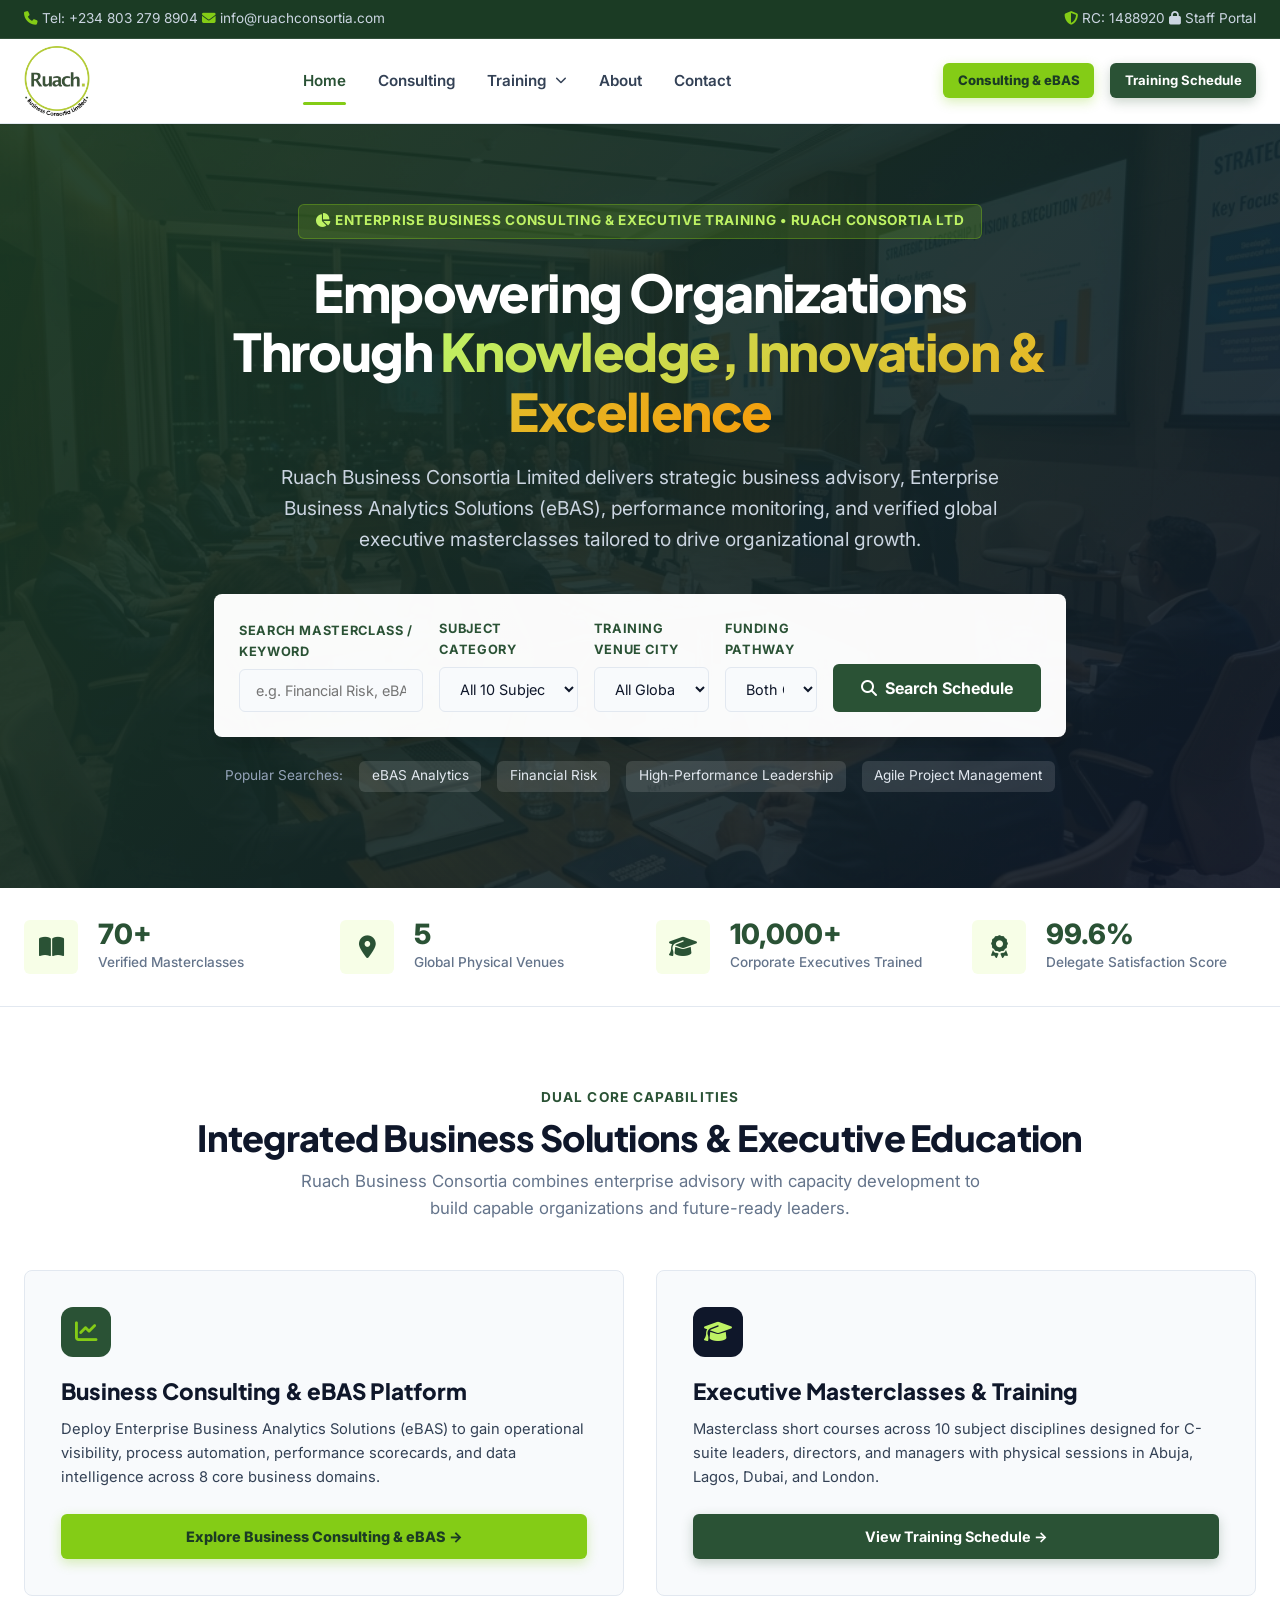
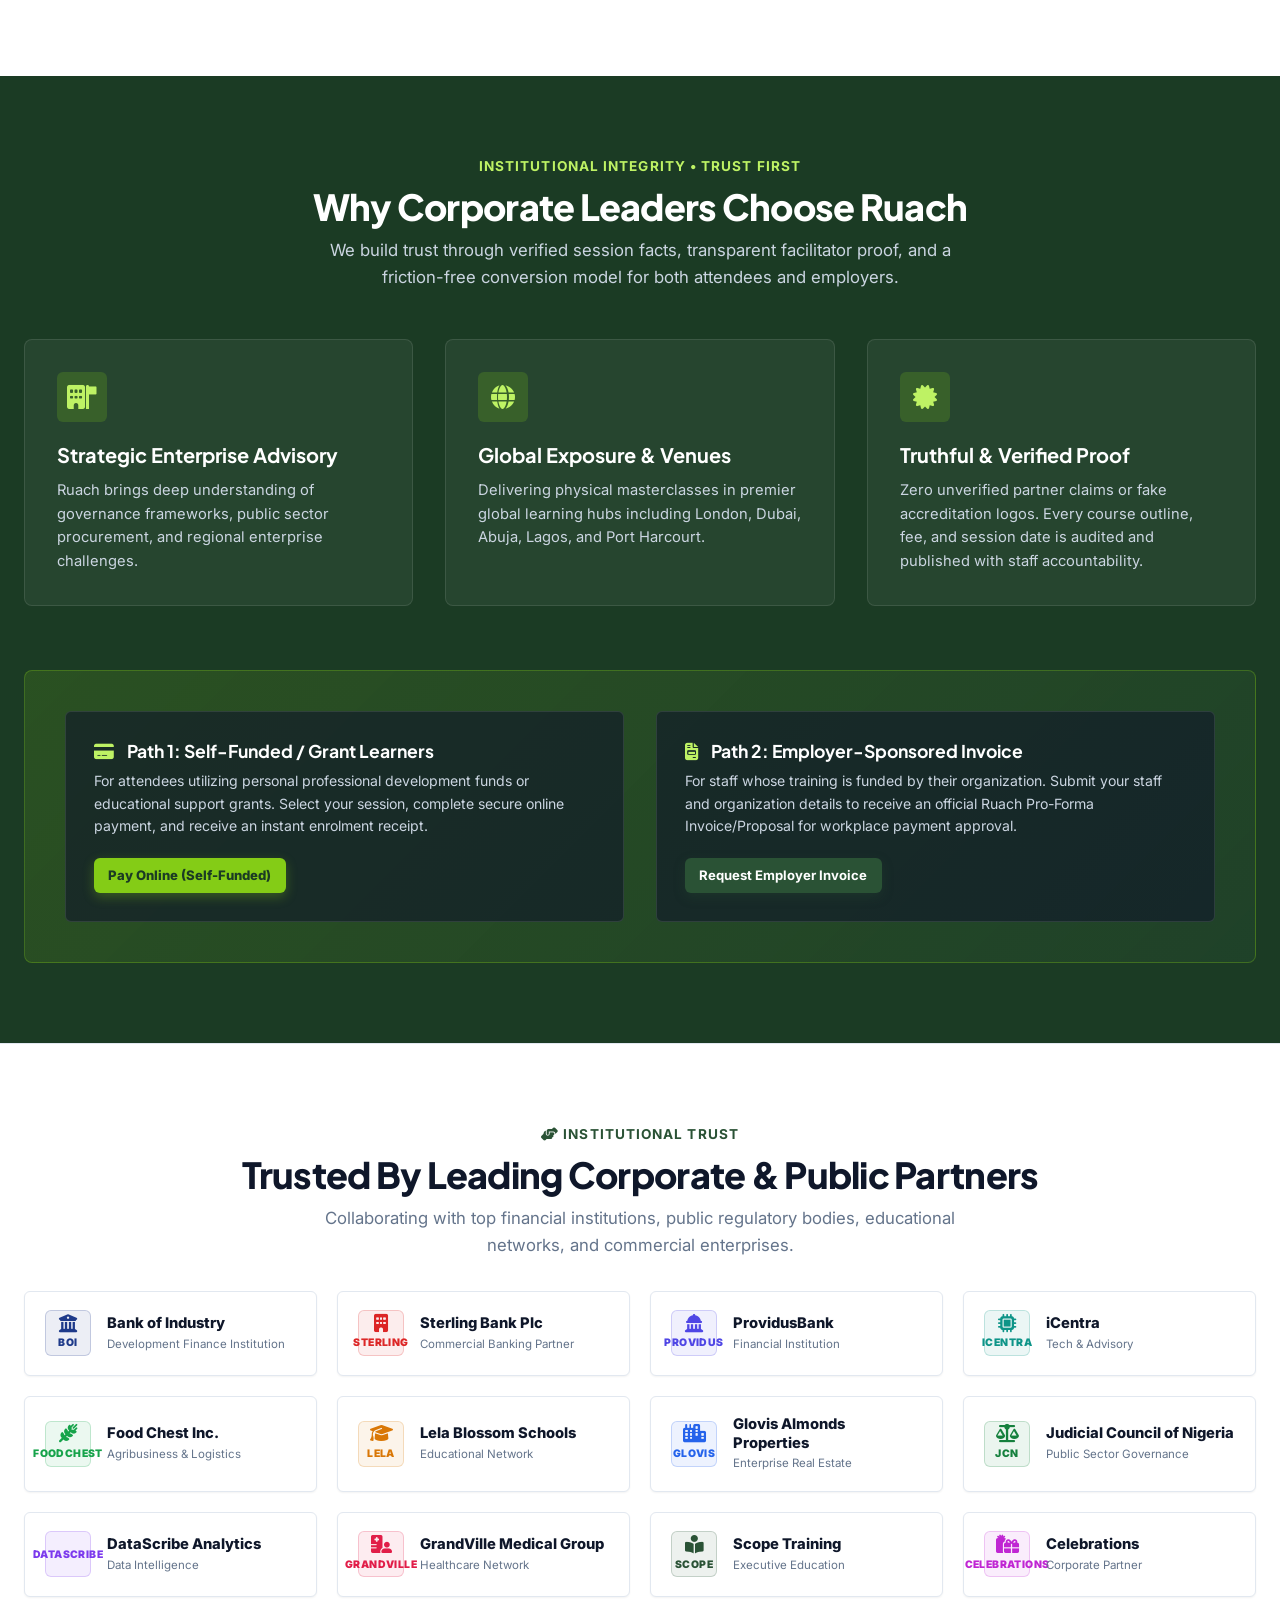
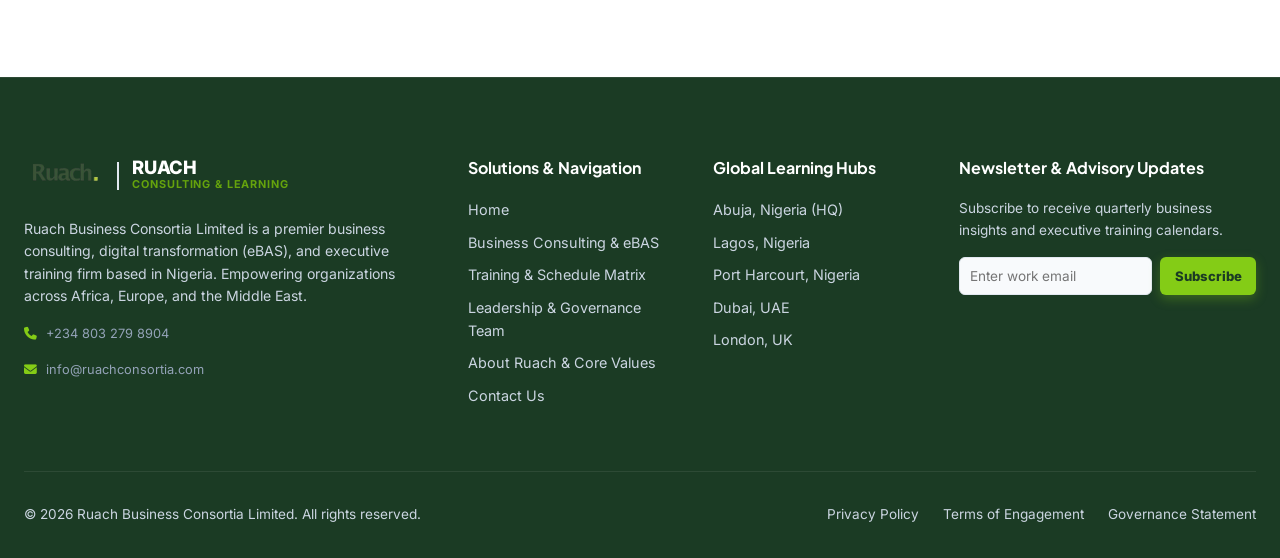
==== index.html @ 3825360d "Remove Explore 10 Training Subject Areas section from homepage as requested" ====
<!DOCTYPE html>
<html lang="en">

<head>
  <meta charset="UTF-8">
  <meta name="viewport" content="width=device-width, initial-scale=1.0">
  <title>Ruach Business Consortia Ltd | Business Consulting, eBAS &amp; Executive Learning</title>
  <meta name="description"
    content="Ruach Business Consortia Limited provides enterprise business consulting, Enterprise Business Analytics Solutions (eBAS), performance monitoring, and verified executive masterclasses across Abuja, Lagos, Dubai, and London.">

  <!-- Google Fonts & Font Awesome Icons -->
  <link rel="preconnect" href="https://fonts.googleapis.com">
  <link rel="preconnect" href="https://fonts.gstatic.com" crossorigin>
  <link
    href="https://fonts.googleapis.com/css2?family=Plus+Jakarta+Sans:ital,wght@0,300;0,400;0,500;0,600;0,700;0,800;1,400;1,600&family=Outfit:wght@400;500;600;700;800;900&display=swap"
    rel="stylesheet">
  <link rel="stylesheet" href="https://cdnjs.cloudflare.com/ajax/libs/font-awesome/6.4.0/css/all.min.css">

  <!-- Main Stylesheet -->
  <link rel="stylesheet" href="css/style.css">
</head>

<body>

  <!-- 1. TOP ANNOUNCEMENT & CONTACT BAR -->
  <div class="top-bar">
    <div class="container top-bar-inner">
      <div class="top-bar-left">
        <span class="top-bar-item"><i class="fa-solid fa-phone" style="color: var(--accent-lime);"></i> Tel: +234 803 279 8904</span>
        <span class="top-bar-item"><i class="fa-solid fa-envelope" style="color: var(--accent-lime);"></i> info@ruachconsortia.com</span>
      </div>
      <div class="top-bar-right">
        <span class="top-bar-item"><i class="fa-solid fa-shield-halved" style="color: var(--accent-lime);"></i> RC: 1488920</span>
        <a href="#admin" class="top-bar-link"><i class="fa-solid fa-lock"></i> Staff Portal</a>
      </div>
    </div>
  </div>

  <!-- 2. MAIN NAVIGATION HEADER -->
  <header class="header">
    <div class="container header-inner">
      <a href="#home" class="brand-logo-wrapper">
        <img src="assets/images/ruach_logo_new.png" alt="Ruach Business Consortia Limited Logo" class="brand-logo-img">
      </a>

      <nav class="nav-menu" id="navMenu">
        <a href="#home" class="nav-link active">Home</a>
        <a href="consulting.html" class="nav-link">Consulting</a>
        <div class="nav-item-dropdown">
          <a href="trainings.html" class="nav-link">Training <i class="fa-solid fa-chevron-down" style="font-size: 0.72rem; margin-left: 0.25rem;"></i></a>
          <div class="mega-menu">
            <div class="mega-menu-grid" id="megaMenuGrid"></div>
          </div>
        </div>
        <a href="about.html" class="nav-link">About</a>
        <a href="#contact" class="nav-link">Contact</a>
      </nav>

      <div class="nav-actions">
        <a href="consulting.html" class="btn btn-lime btn-sm">Consulting &amp; eBAS</a>
        <a href="trainings.html" class="btn btn-primary btn-sm">Training Schedule</a>
        <button class="mobile-nav-toggle" id="mobileNavToggle"><i class="fa-solid fa-bars"></i></button>
      </div>
    </div>
  </header>

  <!-- ==========================================================================
       3. VIEW 1: HOME PAGE
       ========================================================================== -->
  <div id="view-home">

    <!-- Hero Section -->
    <section class="hero-section">
      <div class="container hero-content">
        <div class="hero-pill">
          <span><i class="fa-solid fa-chart-pie"></i> Enterprise Business Consulting &amp; Executive Training &bull; Ruach Consortia Ltd</span>
        </div>
        <h1 class="hero-title">
          Empowering Organizations Through <span>Knowledge, Innovation &amp; Excellence</span>
        </h1>
        <p class="hero-subtitle">
          Ruach Business Consortia Limited delivers strategic business advisory, Enterprise Business Analytics Solutions (eBAS), performance monitoring, and verified global executive masterclasses tailored to drive organizational growth.
        </p>

        <!-- Multi-Criteria Search Card -->
        <div class="search-card">
          <div class="search-grid">
            <div class="form-group">
              <label class="form-label">Search Masterclass / Keyword</label>
              <input type="text" id="heroSearchInput" class="form-control"
                placeholder="e.g. Financial Risk, eBAS, Leadership...">
            </div>
            <div class="form-group">
              <label class="form-label">Subject Category</label>
              <select id="heroSubjectSelect" class="form-control">
                <option value="all">All 10 Subject Areas</option>
                <option value="tech">AI, Digital Transformation &amp; IT</option>
                <option value="finance">Finance, Budgeting &amp; Risk</option>
                <option value="leadership">Leadership &amp; Executive</option>
                <option value="project">Project &amp; Procurement</option>
                <option value="hr">Human Resources &amp; Talent</option>
                <option value="energy">Oil &amp; Gas Economics</option>
                <option value="hse">HSE &amp; Safety Governance</option>
              </select>
            </div>
            <div class="form-group">
              <label class="form-label">Training Venue City</label>
              <select id="heroVenueSelect" class="form-control">
                <option value="all">All Global Venues</option>
                <option value="Abuja">Abuja, Nigeria</option>
                <option value="Lagos">Lagos, Nigeria</option>
                <option value="Port Harcourt">Port Harcourt, Nigeria</option>
                <option value="Dubai">Dubai, UAE</option>
                <option value="London">London, UK</option>
              </select>
            </div>
            <div class="form-group">
              <label class="form-label">Funding Pathway</label>
              <select id="heroFundingSelect" class="form-control">
                <option value="all">Both Options</option>
                <option value="employer">Employer Sponsored (Invoice)</option>
                <option value="grant">Self-Funded / Grant</option>
              </select>
            </div>
            <button class="btn-search" id="heroSearchBtn">
              <i class="fa-solid fa-magnifying-glass"></i>
              Search Schedule
            </button>
          </div>
        </div>

        <div class="hero-quick-links">
          <span>Popular Searches:</span>
          <span class="quick-chip" onclick="window.location.hash='#consulting'">eBAS Analytics</span>
          <span class="quick-chip" onclick="window.location.hash='#training'">Financial Risk</span>
          <span class="quick-chip" onclick="window.location.hash='#training'">High-Performance Leadership</span>
          <span class="quick-chip" onclick="window.location.hash='#training'">Agile Project Management</span>
        </div>
      </div>
    </section>

    <!-- Stats Bar -->
    <div class="stats-bar">
      <div class="container stats-grid">
        <div class="stat-item">
          <div class="stat-icon-wrapper"><i class="fa-solid fa-book-open"></i></div>
          <div>
            <div class="stat-number">70+</div>
            <div class="stat-label">Verified Masterclasses</div>
          </div>
        </div>
        <div class="stat-item">
          <div class="stat-icon-wrapper"><i class="fa-solid fa-location-dot"></i></div>
          <div>
            <div class="stat-number">5</div>
            <div class="stat-label">Global Physical Venues</div>
          </div>
        </div>
        <div class="stat-item">
          <div class="stat-icon-wrapper"><i class="fa-solid fa-graduation-cap"></i></div>
          <div>
            <div class="stat-number">10,000+</div>
            <div class="stat-label">Corporate Executives Trained</div>
          </div>
        </div>
        <div class="stat-item">
          <div class="stat-icon-wrapper"><i class="fa-solid fa-award"></i></div>
          <div>
            <div class="stat-number">99.6%</div>
            <div class="stat-label">Delegate Satisfaction Score</div>
          </div>
        </div>
      </div>
    </div>

    <!-- Core Solutions Highlight Banner -->
    <section class="section" style="background: var(--bg-white);">
      <div class="container">
        <div class="section-header">
          <div class="section-subtitle">Dual Core Capabilities</div>
          <h2 class="section-title">Integrated Business Solutions &amp; Executive Education</h2>
          <p class="section-description">
            Ruach Business Consortia combines enterprise advisory with capacity development to build capable organizations and future-ready leaders.
          </p>
        </div>

        <div style="display: grid; grid-template-columns: 1fr 1fr; gap: 2rem;">
          <!-- Consulting Pillar Card -->
          <div style="background: var(--bg-slate); border: 1px solid var(--border-light); border-radius: var(--radius-lg); padding: 2.25rem; display: flex; flex-direction: column;">
            <div style="width: 50px; height: 50px; border-radius: 12px; background: var(--primary-green); color: var(--accent-lime); display: flex; align-items: center; justify-content: center; font-size: 1.4rem; margin-bottom: 1.25rem;">
              <i class="fa-solid fa-chart-line"></i>
            </div>
            <h3 style="font-size: 1.4rem; font-weight: 800; color: var(--primary-navy); margin-bottom: 0.75rem;">Business Consulting &amp; eBAS Platform</h3>
            <p style="font-size: 0.92rem; color: var(--text-body); line-height: 1.65; margin-bottom: 1.5rem;">
              Deploy Enterprise Business Analytics Solutions (eBAS) to gain operational visibility, process automation, performance scorecards, and data intelligence across 8 core business domains.
            </p>
            <div style="margin-top: auto;">
              <a href="#consulting" class="btn btn-lime" style="width: 100%; text-align: center;">Explore Business Consulting &amp; eBAS &rarr;</a>
            </div>
          </div>

          <!-- Training Pillar Card -->
          <div style="background: var(--bg-slate); border: 1px solid var(--border-light); border-radius: var(--radius-lg); padding: 2.25rem; display: flex; flex-direction: column;">
            <div style="width: 50px; height: 50px; border-radius: 12px; background: var(--primary-navy); color: #BEF264; display: flex; align-items: center; justify-content: center; font-size: 1.4rem; margin-bottom: 1.25rem;">
              <i class="fa-solid fa-graduation-cap"></i>
            </div>
            <h3 style="font-size: 1.4rem; font-weight: 800; color: var(--primary-navy); margin-bottom: 0.75rem;">Executive Masterclasses &amp; Training</h3>
            <p style="font-size: 0.92rem; color: var(--text-body); line-height: 1.65; margin-bottom: 1.5rem;">
              Masterclass short courses across 10 subject disciplines designed for C-suite leaders, directors, and managers with physical sessions in Abuja, Lagos, Dubai, and London.
            </p>
            <div style="margin-top: auto;">
              <a href="#training" class="btn btn-primary" style="width: 100%; text-align: center;">View Training Schedule &rarr;</a>
            </div>
          </div>
        </div>
      </div>
    </section>

    <!-- Why Ruach & Dual Conversion Pathway -->
    <section class="why-section" id="why-us">
      <div class="container">
        <div class="section-header">
          <div class="section-subtitle" style="color: #BEF264;">Institutional Integrity &bull; Trust First</div>
          <h2 class="section-title" style="color: var(--bg-white);">Why Corporate Leaders Choose Ruach</h2>
          <p class="section-description" style="color: #CBD5E1;">
            We build trust through verified session facts, transparent facilitator proof, and a friction-free conversion model for both attendees and employers.
          </p>
        </div>

        <div class="why-grid">
          <div class="why-card">
            <div class="why-icon"><i class="fa-solid fa-building-flag"></i></div>
            <h3 class="why-title">Strategic Enterprise Advisory</h3>
            <p class="why-text">
              Ruach brings deep understanding of governance frameworks, public sector procurement, and regional enterprise challenges.
            </p>
          </div>
          <div class="why-card">
            <div class="why-icon"><i class="fa-solid fa-globe"></i></div>
            <h3 class="why-title">Global Exposure &amp; Venues</h3>
            <p class="why-text">
              Delivering physical masterclasses in premier global learning hubs including London, Dubai, Abuja, Lagos, and Port Harcourt.
            </p>
          </div>
          <div class="why-card">
            <div class="why-icon"><i class="fa-solid fa-certificate"></i></div>
            <h3 class="why-title">Truthful &amp; Verified Proof</h3>
            <p class="why-text">
              Zero unverified partner claims or fake accreditation logos. Every course outline, fee, and session date is audited and published with staff accountability.
            </p>
          </div>
        </div>

        <!-- Dual Pathway Explanation Box -->
        <div class="pathway-banner">
          <div class="pathway-box">
            <h4 class="pathway-title">
              <span><i class="fa-solid fa-credit-card" style="color: #BEF264; margin-right: 0.3rem;"></i></span> Path 1: Self-Funded / Grant Learners
            </h4>
            <p class="pathway-desc">
              For attendees utilizing personal professional development funds or educational support grants. Select your session, complete secure online payment, and receive an instant enrolment receipt.
            </p>
            <a href="#training" class="btn btn-lime btn-sm">Pay Online (Self-Funded)</a>
          </div>
          <div class="pathway-box">
            <h4 class="pathway-title">
              <span><i class="fa-solid fa-file-invoice" style="color: #BEF264; margin-right: 0.3rem;"></i></span> Path 2: Employer-Sponsored Invoice
            </h4>
            <p class="pathway-desc">
              For staff whose training is funded by their organization. Submit your staff and organization details to receive an official Ruach Pro-Forma Invoice/Proposal for workplace payment approval.
            </p>
            <a href="#training" class="btn btn-primary btn-sm">Request Employer Invoice</a>
          </div>
        </div>
      </div>
    </section>

    <!-- STRATEGIC PARTNERS SHOWCASE SECTION (WITH BRANDED LOGO BADGES) -->
    <section class="section partners-section" id="partners" style="background: var(--bg-white); border-top: 1px solid var(--border-light);">
      <div class="container">
        <div class="section-header" style="margin-bottom: 2rem;">
          <div class="section-subtitle"><i class="fa-solid fa-handshake-angle" style="color: var(--primary-green);"></i> Institutional Trust</div>
          <h2 class="section-title">Trusted By Leading Corporate &amp; Public Partners</h2>
          <p class="section-description">
            Collaborating with top financial institutions, public regulatory bodies, educational networks, and commercial enterprises.
          </p>
        </div>

        <div class="partners-grid" id="partnersGrid">
          <!-- Dynamically Rendered with Logos by app.js -->
        </div>
      </div>
    </section>

  </div>

  <!-- ==========================================================================
       4. VIEW 2: BUSINESS CONSULTING & eBAS PAGE
       ========================================================================== -->
  <div id="view-consulting" style="display: none;">
    
    <!-- Consulting Page Hero -->
    <section class="section" style="background: linear-gradient(135deg, var(--primary-green-dark) 0%, var(--primary-navy) 100%); color: var(--bg-white); padding: 4.5rem 0 3.5rem 0;">
      <div class="container">
        <div style="max-width: 850px;">
          <div class="hero-pill" style="margin-bottom: 1rem;">
            <span><i class="fa-solid fa-chart-line"></i> Enterprise Business Consulting &amp; Advisory</span>
          </div>
          <h1 style="font-size: 2.75rem; font-weight: 800; line-height: 1.15; color: var(--bg-white); margin-bottom: 1.25rem;">
            Business Solutions, Performance Monitoring &amp; <span style="color: #BEF264;">Management Intelligence</span>
          </h1>
          <p style="font-size: 1.05rem; color: #CBD5E1; line-height: 1.7; margin-bottom: 2rem;">
            Ruach Business Consortia Ltd works with corporate organizations, public institutions, DFIs, and development agencies to solve complex operational challenges, implement process mining, and deploy Enterprise Business Analytics Solutions (eBAS).
          </p>
          <div style="display: flex; gap: 1rem; flex-wrap: wrap;">
            <button onclick="showConsultingDemoModal('eBAS Platform Demo')" class="btn btn-lime">
              <i class="fa-solid fa-laptop-code" style="margin-right: 0.4rem;"></i> Request eBAS Software Demo
            </button>
            <button onclick="showConsultingDemoModal('Strategic Business Advisory')" class="btn btn-outline-green" style="color: var(--bg-white); border-color: rgba(255,255,255,0.3);">
              <i class="fa-solid fa-handshake" style="margin-right: 0.4rem;"></i> Schedule Advisory Consultation
            </button>
          </div>
        </div>
      </div>
    </section>

    <!-- eBAS & DeBAS Flagship Section -->
    <section class="section" style="background: var(--bg-slate); border-bottom: 1px solid var(--border-light);">
      <div class="container">
        <div class="ebas-flagship-card">
          <div class="ebas-badge"><i class="fa-solid fa-shield-halved" style="margin-right: 0.3rem;"></i> FLAGSHIP ENTERPRISE PLATFORM</div>
          <h2 class="ebas-title">Enterprise Business Analytics Solutions (eBAS / DeBAS)</h2>
          <p class="ebas-tagline">"Enterprise Intelligence. Operational Visibility. Performance That Can Be Managed."</p>
          <p class="ebas-desc">
            Transforming Data, Operations, and Programmes into Actionable Management Intelligence. One Platform. Complete Management Visibility. DeBAS connects fragmented spreadsheets, paper records, emails, and legacy systems into a unified digital management dashboard.
          </p>

          <!-- 5-Step Implementation Flow -->
          <div style="margin: 2rem 0;">
            <h4 style="color: #BEF264; font-size: 1rem; font-weight: 800; margin-bottom: 1rem; text-transform: uppercase; letter-spacing: 0.05em;">
              Ruach 5-Step Consulting &amp; Implementation Methodology
            </h4>
            <div class="ebas-process-flow">
              <div class="process-step">
                <span class="step-num">01</span>
                <span class="step-name">Discover</span>
                <span class="step-sub">Operational audit &amp; process analysis</span>
              </div>
              <div class="process-arrow"><i class="fa-solid fa-chevron-right"></i></div>
              <div class="process-step">
                <span class="step-num">02</span>
                <span class="step-name">Design</span>
                <span class="step-sub">Architecture &amp; KPI scorecard framework</span>
              </div>
              <div class="process-arrow"><i class="fa-solid fa-chevron-right"></i></div>
              <div class="process-step">
                <span class="step-num">03</span>
                <span class="step-name">Build</span>
                <span class="step-sub">Configure analytics &amp; workflow engine</span>
              </div>
              <div class="process-arrow"><i class="fa-solid fa-chevron-right"></i></div>
              <div class="process-step">
                <span class="step-num">04</span>
                <span class="step-name">Deploy</span>
                <span class="step-sub">Data migration, rollout &amp; adoption</span>
              </div>
              <div class="process-arrow"><i class="fa-solid fa-chevron-right"></i></div>
              <div class="process-step">
                <span class="step-num">05</span>
                <span class="step-name">Optimise</span>
                <span class="step-sub">Continuous tracking &amp; refinement</span>
              </div>
            </div>
          </div>
        </div>

        <!-- 8 Operational Domains Grid Container -->
        <div style="margin-top: 4rem;">
          <div class="section-header">
            <div class="section-subtitle">Comprehensive Operational Reach</div>
            <h3 class="section-title">8 Operational Domains Powered by eBAS Intelligence</h3>
            <p class="section-description">
              Select any operational domain below to discover tailored consulting solutions, digital workflow automation, and specialized management scorecards.
            </p>
          </div>

          <div class="ebas-domains-grid" id="ebasDomainsGridConsulting">
            <!-- Dynamically Rendered by app.js -->
          </div>
        </div>
      </div>
    </section>

    <!-- Performance Monitoring & Management Intelligence Showcase -->
    <section class="section" style="background: var(--bg-white);">
      <div class="container">
        <div style="display: grid; grid-template-columns: 1fr 1fr; gap: 3rem; align-items: center;">
          <div>
            <div class="section-subtitle"><i class="fa-solid fa-sliders" style="color: var(--primary-green);"></i> Real-Time Visibility</div>
            <h2 class="section-title">Performance Monitoring &amp; Management Intelligence</h2>
            <p style="font-size: 0.95rem; color: var(--text-body); line-height: 1.7; margin-bottom: 1.25rem;">
              Modern organizations cannot manage what they cannot measure. Ruach equips leadership teams with real-time performance indicators, automated exception management, and executive intelligence portals.
            </p>
            <ul style="display: flex; flex-direction: column; gap: 0.75rem; font-size: 0.9rem; color: var(--primary-navy); font-weight: 700; margin-bottom: 2rem;">
              <li><i class="fa-solid fa-circle-check" style="color: var(--primary-green); margin-right: 0.5rem;"></i> Executive Boardroom Scorecards &amp; Variance Analytics</li>
              <li><i class="fa-solid fa-circle-check" style="color: var(--primary-green); margin-right: 0.5rem;"></i> Automated Bottleneck &amp; Escalation Triggers</li>
              <li><i class="fa-solid fa-circle-check" style="color: var(--primary-green); margin-right: 0.5rem;"></i> Project Monitoring, Evaluation &amp; Learning (MEL) Dashboards</li>
              <li><i class="fa-solid fa-circle-check" style="color: var(--primary-green); margin-right: 0.5rem;"></i> Paperless Digital Approvals &amp; Audit Trail History</li>
            </ul>
            <button onclick="showConsultingDemoModal('Performance & MEL Systems')" class="btn btn-primary">
              Request Performance Monitoring Demo &rarr;
            </button>
          </div>
          <div style="background: var(--bg-slate); border: 1px solid var(--border-light); border-radius: var(--radius-lg); padding: 2rem; box-shadow: var(--shadow-lg);">
            <div style="font-size: 0.8rem; font-weight: 800; color: var(--primary-green); text-transform: uppercase; margin-bottom: 1rem;">
              Sample eBAS Management Scorecard
            </div>
            <div style="display: flex; flex-direction: column; gap: 1rem;">
              <div style="background: var(--bg-white); padding: 1rem; border-radius: 8px; border-left: 4px solid #16A34A; display: flex; justify-content: space-between; align-items: center;">
                <div>
                  <div style="font-size: 0.8rem; color: var(--text-muted);">Budget Expenditure Index</div>
                  <strong style="font-size: 1.1rem; color: var(--primary-navy);">₦1.42B / ₦1.50B (94.6%)</strong>
                </div>
                <span class="badge-ribbon badge-success">ON TARGET</span>
              </div>
              <div style="background: var(--bg-white); padding: 1rem; border-radius: 8px; border-left: 4px solid #D97706; display: flex; justify-content: space-between; align-items: center;">
                <div>
                  <div style="font-size: 0.8rem; color: var(--text-muted);">Project Deliverables Completed</div>
                  <strong style="font-size: 1.1rem; color: var(--primary-navy);">18 of 22 Milestones (81.8%)</strong>
                </div>
                <span class="badge-ribbon badge-warning">ATTENTION</span>
              </div>
              <div style="background: var(--bg-white); padding: 1rem; border-radius: 8px; border-left: 4px solid #2563EB; display: flex; justify-content: space-between; align-items: center;">
                <div>
                  <div style="font-size: 0.8rem; color: var(--text-muted);">Digital Workflow Approvals</div>
                  <strong style="font-size: 1.1rem; color: var(--primary-navy);">142 Requests Cleared Today</strong>
                </div>
                <span class="badge-ribbon badge-info">OPTIMAL</span>
              </div>
            </div>
          </div>
        </div>
      </div>
    </section>

  </div>

  <!-- ==========================================================================
       5. VIEW 3: TRAINING & MASTERCLASSES PAGE
       (Arranged in exact requested order: Subject Area -> Target Sector -> Schedule)
       ========================================================================== -->
  <div id="view-training" style="display: none;">

    <!-- Training Page Header -->
    <section class="section" style="background: linear-gradient(135deg, var(--primary-navy) 0%, var(--primary-green-dark) 100%); color: var(--bg-white); padding: 4rem 0 3rem 0;">
      <div class="container">
        <div style="max-width: 800px;">
          <div class="hero-pill" style="margin-bottom: 1rem;">
            <span><i class="fa-solid fa-graduation-cap"></i> Ruach Executive Education Matrix</span>
          </div>
          <h1 style="font-size: 2.5rem; font-weight: 800; color: var(--bg-white); margin-bottom: 1rem;">
            Executive Training &amp; <span style="color: #BEF264;">Masterclasses Matrix</span>
          </h1>
          <p style="font-size: 1rem; color: #CBD5E1; line-height: 1.6;">
            Explore our 10 core subject disciplines, sector delegate profiles, and confirmed physical session schedule across Abuja, Lagos, Port Harcourt, Dubai, and London.
          </p>
        </div>
      </div>
    </section>

    <!-- ORDER 1: SUBJECT AREAS -->
    <section class="section" id="programmes" style="background: var(--bg-white);">
      <div class="container">
        <div class="section-header">
          <div class="section-subtitle"><i class="fa-solid fa-layer-group" style="color: var(--primary-green);"></i> Order 1 of 3</div>
          <h2 class="section-title">10 Executive Training Subject Areas</h2>
          <p class="section-description">
            Filter our catalog by key corporate disciplines. Select any category to view specialized 5-day masterclass outlines.
          </p>
        </div>

        <!-- 10 Subject Categories Grid -->
        <div class="categories-grid-container" id="categoriesGrid">
          <!-- Dynamically Rendered by app.js -->
        </div>

        <!-- Featured Masterclasses Showcase -->
        <div style="margin-top: 3.5rem;">
          <h3 style="font-size: 1.3rem; font-weight: 800; color: var(--primary-navy); margin-bottom: 1.5rem;">
            Featured Executive Masterclass Short Courses
          </h3>
          <div class="courses-grid" id="featuredCoursesGrid">
            <!-- Dynamically Rendered by app.js -->
          </div>
        </div>
      </div>
    </section>

    <!-- ORDER 2: TARGET SECTORS -->
    <section class="section" id="target-markets" style="background: var(--bg-slate); border-top: 1px solid var(--border-light); border-bottom: 1px solid var(--border-light);">
      <div class="container">
        <div class="section-header">
          <div class="section-subtitle"><i class="fa-solid fa-industry" style="color: var(--primary-green);"></i> Order 2 of 3</div>
          <h2 class="section-title">Target Industry Sectors &amp; Delegate Profiles</h2>
          <p class="section-description">
            Ruach masterclasses are designed for senior executives, directors, department heads, and managers across high-impact growth sectors.
          </p>
        </div>

        <div class="target-markets-grid" id="targetMarketsGrid">
          <!-- Dynamically Rendered by app.js -->
        </div>
      </div>
    </section>

    <!-- ORDER 3: TRAINING SCHEDULE MATRIX -->
    <section class="section" id="schedule" style="background: var(--bg-white);">
      <div class="container">
        <div class="section-header">
          <div class="section-subtitle"><i class="fa-solid fa-calendar-days" style="color: var(--primary-green);"></i> Order 3 of 3</div>
          <h2 class="section-title">2026 Interactive Training Schedule Matrix</h2>
          <p class="section-description">Filter upcoming physical sessions by subject category, global venue city, or month.</p>
        </div>

        <div class="schedule-layout">
          <!-- Side Filters Sidebar -->
          <div class="filter-sidebar">
            <div class="sidebar-title">
              <span>Filter Schedule</span>
              <button class="btn-reset" onclick="resetFilters()">Reset All</button>
            </div>

            <div class="filter-group">
              <label class="filter-label">Subject Category</label>
              <div class="checkbox-list">
                <label class="checkbox-item"><input type="radio" name="catFilter" checked
                    onclick="filterByCategory('all')"> All Categories</label>
                <label class="checkbox-item"><input type="radio" name="catFilter" onclick="filterByCategory('tech')"> AI
                  &amp; Digital Tech</label>
                <label class="checkbox-item"><input type="radio" name="catFilter" onclick="filterByCategory('finance')">
                  Finance &amp; Risk</label>
                <label class="checkbox-item"><input type="radio" name="catFilter"
                    onclick="filterByCategory('leadership')"> Leadership &amp; Exec</label>
                <label class="checkbox-item"><input type="radio" name="catFilter" onclick="filterByCategory('project')">
                  Project &amp; Procurement</label>
                <label class="checkbox-item"><input type="radio" name="catFilter" onclick="filterByCategory('hr')">
                  Human Resources</label>
                <label class="checkbox-item"><input type="radio" name="catFilter" onclick="filterByCategory('energy')">
                  Oil &amp; Gas Economics</label>
              </div>
            </div>

            <div class="filter-group">
              <label class="filter-label">Venue City</label>
              <select class="form-control"
                onchange="APP_STATE.currentVenueFilter = this.value; renderScheduleCourses();">
                <option value="all">All Cities</option>
                <option value="Abuja">Abuja, Nigeria</option>
                <option value="Lagos">Lagos, Nigeria</option>
                <option value="Port Harcourt">Port Harcourt, Nigeria</option>
                <option value="Dubai">Dubai, UAE</option>
                <option value="London">London, UK</option>
              </select>
            </div>
          </div>

          <!-- Main Schedule List -->
          <div id="scheduleCoursesList">
            <!-- Rendered by app.js -->
          </div>
        </div>
      </div>
    </section>

  </div>

  <!-- ==========================================================================
       6. VIEW 4: LEADERSHIP & TEAM PAGE (DEDICATED PAGE)
       ========================================================================== -->
  <div id="view-leadership" style="display: none;">
    
    <!-- Leadership Hero -->
    <section class="section" style="background: linear-gradient(135deg, var(--primary-green-dark) 0%, var(--primary-navy) 100%); color: var(--bg-white); padding: 4rem 0 3rem 0;">
      <div class="container">
        <div style="max-width: 800px;">
          <div class="hero-pill" style="margin-bottom: 1rem;">
            <span><i class="fa-solid fa-user-tie"></i> Governance &amp; Executive Leadership</span>
          </div>
          <h1 style="font-size: 2.5rem; font-weight: 800; color: var(--bg-white); margin-bottom: 1rem;">
            Ruach Board of Advisors &amp; <span style="color: #BEF264;">Executive Management</span>
          </h1>
          <p style="font-size: 1rem; color: #CBD5E1; line-height: 1.6;">
            Guided by seasoned industry leaders, former financial services CEOs, governance experts, and public policy strategists committed to institutional excellence and global standards.
          </p>
        </div>
      </div>
    </section>

    <!-- Leadership Members Grid & Filter -->
    <section class="section team-section" style="background: var(--bg-white);">
      <div class="container">
        <div class="section-header" style="margin-bottom: 2rem;">
          <!-- Filter Tabs -->
          <div class="team-tabs" style="margin-top: 0;">
            <button class="team-tab-btn active" onclick="filterTeamCategory('all', this)">All Leadership (10)</button>
            <button class="team-tab-btn" onclick="filterTeamCategory('management', this)">Executive Management</button>
            <button class="team-tab-btn" onclick="filterTeamCategory('board', this)">Board of Advisors</button>
          </div>
        </div>

        <!-- Carousel / Grid Container -->
        <div class="team-carousel-container" id="teamCarouselContainer">
          <button class="team-carousel-nav team-nav-prev" id="teamNavPrev" onclick="prevTeamSlide()"
            aria-label="Previous Team Member">
            <i class="fa-solid fa-chevron-left"></i>
          </button>

          <div class="team-carousel-viewport" id="teamCarouselViewport">
            <div class="team-carousel-track" id="teamCarouselTrack">
              <!-- Dynamically Rendered by app.js -->
            </div>
          </div>

          <button class="team-carousel-nav team-nav-next" id="teamNavNext" onclick="nextTeamSlide()"
            aria-label="Next Team Member">
            <i class="fa-solid fa-chevron-right"></i>
          </button>
        </div>

        <!-- Pagination Dots -->
        <div class="team-dots-wrapper" id="teamDotsWrapper">
          <!-- Dynamically Rendered by app.js -->
        </div>
      </div>
    </section>

  </div>

  <!-- ==========================================================================
       7. VIEW 5: ABOUT RUACH PAGE
       ========================================================================== -->
  <div id="view-about" style="display: none;">
    
    <!-- About Hero -->
    <section class="section" style="background: linear-gradient(135deg, var(--primary-navy) 0%, var(--primary-green-dark) 100%); color: var(--bg-white); padding: 4rem 0 3rem 0;">
      <div class="container">
        <div style="max-width: 800px;">
          <div class="hero-pill" style="margin-bottom: 1rem;">
            <span><i class="fa-solid fa-compass"></i> Corporate Overview &amp; Foundation</span>
          </div>
          <h1 style="font-size: 2.5rem; font-weight: 800; color: var(--bg-white); margin-bottom: 1rem;">
            About Ruach <span style="color: #BEF264;">Business Consortia Limited</span>
          </h1>
          <p style="font-size: 1rem; color: #CBD5E1; line-height: 1.6;">
            Empowering Organizations Through Knowledge, Innovation &amp; Excellence. Building capable enterprises, future-ready leaders, and sustainable business growth across Africa and globally.
          </p>
        </div>
      </div>
    </section>

    <!-- Vision, Mission & Core Values -->
    <section class="section about-section" style="background: var(--bg-slate);">
      <div class="container">
        <div class="section-header">
          <div class="section-subtitle"><i class="fa-solid fa-eye" style="color: var(--primary-green);"></i> Strategic Vision</div>
          <h2 class="section-title">Vision, Mission &amp; Core Pillars</h2>
          <p class="section-description">
            Driven by excellence, integrity, and innovation, we deliver high-impact advisory, capacity building, and digital management tools.
          </p>
        </div>

        <!-- Vision & Mission Banner -->
        <div class="vm-banner-grid">
          <div class="vm-card vision-card">
            <div class="vm-badge"><i class="fa-solid fa-eye"></i> OUR VISION</div>
            <h3 class="vm-title">Empowering Global Excellence</h3>
            <p class="vm-text">
              To be a leading business consulting and professional training firm, recognized for empowering organizations and individuals with innovative solutions, transformative learning, and strategic insights that drive sustainable growth and excellence.
            </p>
          </div>

          <div class="vm-card mission-card">
            <div class="vm-badge"><i class="fa-solid fa-rocket"></i> OUR MISSION</div>
            <h3 class="vm-title">High-Impact Solutions</h3>
            <p class="vm-text">
              To deliver high-impact consulting, training, and capacity development solutions that enhance organizational performance, develop exceptional leaders, strengthen operational efficiency, and equip businesses with the knowledge and strategies needed to thrive.
            </p>
          </div>
        </div>

        <!-- 5 Core Values -->
        <div style="margin-top: 3.5rem;">
          <h3 style="font-size: 1.3rem; font-weight: 800; color: var(--primary-navy); margin-bottom: 1.5rem; text-align: center;">
            Our 5 Core Pillars &amp; Organizational Values
          </h3>
          <div class="core-values-grid" id="coreValuesGrid">
            <!-- Dynamically Rendered by app.js -->
          </div>
        </div>
      </div>
    </section>

  </div>

  <!-- ==========================================================================
       8. VIEW 6: CONTACT US PAGE
       ========================================================================== -->
  <div id="view-contact" style="display: none;">
    
    <!-- Contact Hero -->
    <section class="section" style="background: linear-gradient(135deg, var(--primary-green-dark) 0%, var(--primary-navy) 100%); color: var(--bg-white); padding: 4rem 0 3rem 0;">
      <div class="container">
        <div style="max-width: 800px;">
          <div class="hero-pill" style="margin-bottom: 1rem;">
            <span><i class="fa-solid fa-headset"></i> Get In Touch</span>
          </div>
          <h1 style="font-size: 2.5rem; font-weight: 800; color: var(--bg-white); margin-bottom: 1rem;">
            Contact Ruach <span style="color: #BEF264;">Business Consortia</span>
          </h1>
          <p style="font-size: 1rem; color: #CBD5E1; line-height: 1.6;">
            Have questions about business consulting, eBAS platform demo, or upcoming 2026 executive training sessions? Connect with our corporate advisory team.
          </p>
        </div>
      </div>
    </section>

    <!-- Contact Grid & Form -->
    <section class="section" style="background: var(--bg-white);">
      <div class="container">
        <div style="display: grid; grid-template-columns: 1fr 1fr; gap: 3rem;">
          
          <!-- Left: Contact Details Cards -->
          <div>
            <h3 style="font-size: 1.35rem; font-weight: 800; color: var(--primary-navy); margin-bottom: 1.5rem;">
              Direct Channels &amp; Contact
            </h3>
            
            <div style="display: flex; flex-direction: column; gap: 1.25rem;">
              <!-- Telephones Card -->
              <div style="background: var(--bg-slate); border: 1px solid var(--border-light); border-radius: var(--radius-md); padding: 1.25rem; display: flex; gap: 1rem; align-items: flex-start;">
                <div style="width: 44px; height: 44px; border-radius: 8px; background: var(--primary-green); color: var(--accent-lime); display: flex; align-items: center; justify-content: center; font-size: 1.2rem; shrink: 0;">
                  <i class="fa-solid fa-phone"></i>
                </div>
                <div>
                  <strong style="color: var(--primary-navy); font-size: 1rem;">Telephone &amp; WhatsApp</strong>
                  <p style="font-size: 0.88rem; color: var(--text-body); margin-top: 0.2rem;">
                    +234 803 279 8904
                  </p>
                </div>
              </div>

              <!-- Email Addresses Card -->
              <div style="background: var(--bg-slate); border: 1px solid var(--border-light); border-radius: var(--radius-md); padding: 1.25rem; display: flex; gap: 1rem; align-items: flex-start;">
                <div style="width: 44px; height: 44px; border-radius: 8px; background: var(--primary-green); color: var(--accent-lime); display: flex; align-items: center; justify-content: center; font-size: 1.2rem; shrink: 0;">
                  <i class="fa-solid fa-envelope"></i>
                </div>
                <div>
                  <strong style="color: var(--primary-navy); font-size: 1rem;">Official Email Address</strong>
                  <p style="font-size: 0.88rem; color: var(--text-body); margin-top: 0.2rem;">
                    info@ruachconsortia.com
                  </p>
                </div>
              </div>

              <!-- Official Portals -->
              <div style="background: var(--bg-slate); border: 1px solid var(--border-light); border-radius: var(--radius-md); padding: 1.25rem; display: flex; gap: 1rem; align-items: flex-start;">
                <div style="width: 44px; height: 44px; border-radius: 8px; background: var(--primary-green); color: var(--accent-lime); display: flex; align-items: center; justify-content: center; font-size: 1.2rem; shrink: 0;">
                  <i class="fa-solid fa-globe"></i>
                </div>
                <div>
                  <strong style="color: var(--primary-navy); font-size: 1rem;">Official Web Portal</strong>
                  <p style="font-size: 0.88rem; color: var(--text-body); margin-top: 0.2rem;">
                    www.ruachconsortia.com
                  </p>
                </div>
              </div>
            </div>
          </div>

          <!-- Right: Interactive Inquiry Form -->
          <div style="background: var(--bg-slate); border: 1px solid var(--border-light); border-radius: var(--radius-lg); padding: 2rem; box-shadow: var(--shadow-md);">
            <h3 style="font-size: 1.25rem; font-weight: 800; color: var(--primary-navy); margin-bottom: 1.25rem;">
              Send an Advisory Inquiry
            </h3>
            
            <form onsubmit="event.preventDefault(); showToast('Inquiry Dispatched! Our team will contact you within 24 hours.'); this.reset();">
              <div class="form-group" style="margin-bottom: 1rem;">
                <label class="form-label">Full Name *</label>
                <input type="text" class="form-control" placeholder="Dr. Jane Doe" required>
              </div>

              <div style="display: grid; grid-template-columns: 1fr 1fr; gap: 1rem; margin-bottom: 1rem;">
                <div class="form-group">
                  <label class="form-label">Work Email *</label>
                  <input type="email" class="form-control" placeholder="jane@company.com" required>
                </div>
                <div class="form-group">
                  <label class="form-label">Phone Number *</label>
                  <input type="tel" class="form-control" placeholder="+234 803 279 8904" required>
                </div>
              </div>

              <div class="form-group" style="margin-bottom: 1rem;">
                <label class="form-label">Inquiry Area</label>
                <select class="form-control" required>
                  <option value="eBAS Demo">Enterprise Business Analytics Solutions (eBAS Demo)</option>
                  <option value="Business Consulting">Strategic Business Advisory &amp; Consulting</option>
                  <option value="Executive Training">2026 Executive Masterclasses &amp; In-House Training</option>
                  <option value="Employer Invoice">Employer Sponsorship / Invoice Inquiry</option>
                  <option value="General">General Inquiry</option>
                </select>
              </div>

              <div class="form-group" style="margin-bottom: 1.5rem;">
                <label class="form-label">Message Details</label>
                <textarea class="form-control" rows="4" placeholder="How can Ruach support your organization's performance, training, or analytics goals?" required></textarea>
              </div>

              <button type="submit" class="btn btn-lime" style="width: 100%;">
                <i class="fa-solid fa-paper-plane" style="margin-right: 0.3rem;"></i> Send Message
              </button>
            </form>
          </div>

        </div>
      </div>
    </section>

  </div>

  <!-- ==========================================================================
       9. VIEW 7: STAFF ADMIN DASHBOARD
       ========================================================================== -->
  <div id="view-admin" class="admin-section" style="display: none;">
    <div class="container">
      <div class="admin-header">
        <div>
          <h2 style="font-size: 1.75rem; color: var(--bg-white);">Ruach Operations Staff Portal</h2>
          <p style="color: #94A3B8; font-size: 0.9rem;">Review employer invoice requests, track self-funded enrolments, and audit active sessions.</p>
        </div>
        <a href="#home" class="btn btn-outline-green"
          style="color: var(--bg-white); border-color: rgba(255,255,255,0.2);">Return to Public Site</a>
      </div>

      <div id="adminDashboardContent">
        <!-- Rendered by app.js -->
      </div>
    </div>
  </div>

  <!-- ==========================================================================
       10. MODALS CONTAINER
       ========================================================================== -->

  <!-- Course Details Modal -->
  <div class="modal-overlay" id="modalCourseDetails">
    <div class="modal-container">
      <div class="modal-header">
        <h3 class="modal-title">Masterclass Details &amp; Curriculum</h3>
        <span class="modal-close" onclick="closeAllModals()">&times;</span>
      </div>
      <div class="modal-body" id="courseModalBody">
        <!-- Rendered dynamically -->
      </div>
    </div>
  </div>

  <!-- Employer Invoice Intake Modal -->
  <div class="modal-overlay" id="modalEmployerInvoice">
    <div class="modal-container">
      <div class="modal-header">
        <h3 class="modal-title">Request Employer Pro-Forma Invoice</h3>
        <span class="modal-close" onclick="closeAllModals()">&times;</span>
      </div>
      <div class="modal-body" id="invoiceModalBody">
        <!-- Rendered dynamically -->
      </div>
    </div>
  </div>

  <!-- Invoice Preview & Print Modal -->
  <div class="modal-overlay" id="modalInvoicePreview">
    <div class="modal-container" style="max-width: 900px;">
      <div class="modal-header">
        <h3 class="modal-title">Official Pro-Forma Invoice Document</h3>
        <span class="modal-close" onclick="closeAllModals()">&times;</span>
      </div>
      <div class="modal-body" id="invoicePreviewBody">
        <!-- Rendered dynamically -->
      </div>
    </div>
  </div>

  <!-- Self-Funded Payment Modal -->
  <div class="modal-overlay" id="modalSelfFunded">
    <div class="modal-container" style="max-width: 550px;">
      <div class="modal-header">
        <h3 class="modal-title">Self-Funded / Grant Enrolment</h3>
        <span class="modal-close" onclick="closeAllModals()">&times;</span>
      </div>
      <div class="modal-body" id="selfFundedModalBody">
        <!-- Rendered dynamically -->
      </div>
    </div>
  </div>

  <!-- Team Member Profile Modal -->
  <div class="modal-overlay" id="modalTeamProfile">
    <div class="modal-container" style="max-width: 780px;">
      <div class="modal-header">
        <h3 class="modal-title" id="teamModalTitle">Executive &amp; Board Profile</h3>
        <span class="modal-close" onclick="closeAllModals()">&times;</span>
      </div>
      <div class="modal-body" id="teamModalBody">
        <!-- Rendered dynamically by app.js -->
      </div>
    </div>
  </div>

  <!-- Business Consulting & eBAS Demo Intake Modal -->
  <div class="modal-overlay" id="modalConsultingDemo">
    <div class="modal-container" style="max-width: 650px;">
      <div class="modal-header">
        <h3 class="modal-title" id="consultingModalTitle">Request Business Consulting / eBAS Demo</h3>
        <span class="modal-close" onclick="closeAllModals()">&times;</span>
      </div>
      <div class="modal-body" id="consultingModalBody">
        <form id="consultingDemoForm" onsubmit="handleConsultingDemoSubmit(event)">
          <div class="form-group" style="margin-bottom: 1rem;">
            <label class="form-label">Solution / Service Required</label>
            <select id="consultingServiceSelect" class="form-control" required>
              <option value="eBAS Platform Demo">Enterprise Business Analytics Solutions (eBAS Demo)</option>
              <option value="Strategic Business Advisory">Strategic Business Advisory &amp; Planning</option>
              <option value="Process Mining & Workflow Automation">Process Mining &amp; Digital Workflow Automation</option>
              <option value="Performance & MEL Systems">Monitoring, Evaluation &amp; Learning (MEL) Dashboards</option>
              <option value="Custom Corporate Consulting">Custom Corporate Capacity Building &amp; Advisory</option>
            </select>
          </div>
          <div style="display: grid; grid-template-columns: 1fr 1fr; gap: 1rem; margin-bottom: 1rem;">
            <div class="form-group">
              <label class="form-label">Full Name</label>
              <input type="text" id="consultingName" class="form-control" placeholder="e.g. Dr. Jane Doe" required>
            </div>
            <div class="form-group">
              <label class="form-label">Official Work Email</label>
              <input type="email" id="consultingEmail" class="form-control" placeholder="jane.doe@company.com" required>
            </div>
          </div>
          <div style="display: grid; grid-template-columns: 1fr 1fr; gap: 1rem; margin-bottom: 1rem;">
            <div class="form-group">
              <label class="form-label">Organization / Company Name</label>
              <input type="text" id="consultingOrg" class="form-control" placeholder="e.g. Federal Ministry / Bank Plc" required>
            </div>
            <div class="form-group">
              <label class="form-label">Phone Number</label>
              <input type="tel" id="consultingPhone" class="form-control" placeholder="+234 803 279 8904" required>
            </div>
          </div>
          <div class="form-group" style="margin-bottom: 1.25rem;">
            <label class="form-label">Brief Description of Operational Needs / Goals</label>
            <textarea id="consultingNotes" class="form-control" rows="3" placeholder="Tell us about your organization's digital transformation, data analytics, or performance management goals..."></textarea>
          </div>
          <div style="display: flex; justify-content: flex-end; gap: 0.75rem;">
            <button type="button" onclick="closeAllModals()" class="btn btn-outline-green btn-sm">Cancel</button>
            <button type="submit" class="btn btn-lime btn-sm">
              <i class="fa-solid fa-paper-plane" style="margin-right: 0.3rem;"></i> Submit Request
            </button>
          </div>
        </form>
      </div>
    </div>
  </div>

  <!-- ==========================================================================
       11. FOOTER
       ========================================================================== -->
  <footer class="footer">
    <div class="container">
      <div class="footer-grid">
        <div class="footer-brand">
          <div class="brand-logo-wrapper" style="margin-bottom: 0.5rem;">
            <img src="assets/images/ruach_logo.png" alt="Ruach Logo" class="brand-logo-img" style="height: 36px;">
            <div class="brand-divider"></div>
            <div class="logo-text">
              <span class="logo-title" style="color: var(--bg-white);">RUACH</span>
              <span class="logo-subtitle">Consulting &amp; Learning</span>
            </div>
          </div>
          <p style="font-size: 0.88rem; line-height: 1.6; color: #CBD5E1;">
            Ruach Business Consortia Limited is a premier business consulting, digital transformation (eBAS), and executive training firm based in Nigeria. Empowering organizations across Africa, Europe, and the Middle East.
          </p>
          <p style="font-size: 0.8rem; color: #94A3B8;">
            <i class="fa-solid fa-phone" style="color: var(--accent-lime); margin-right: 0.3rem;"></i> +234 803 279 8904
          </p>
          <p style="font-size: 0.8rem; color: #94A3B8;">
            <i class="fa-solid fa-envelope" style="color: var(--accent-lime); margin-right: 0.3rem;"></i> info@ruachconsortia.com
          </p>
        </div>

        <div>
          <h4 class="footer-title">Solutions &amp; Navigation</h4>
          <div class="footer-links">
            <a href="#home">Home</a>
            <a href="consulting.html">Business Consulting &amp; eBAS</a>
            <a href="trainings.html">Training &amp; Schedule Matrix</a>
            <a href="#leadership">Leadership &amp; Governance Team</a>
            <a href="about.html">About Ruach &amp; Core Values</a>
            <a href="#contact">Contact Us</a>
          </div>
        </div>

        <div>
          <h4 class="footer-title">Global Learning Hubs</h4>
          <div class="footer-links">
            <a href="#training">Abuja, Nigeria (HQ)</a>
            <a href="#training">Lagos, Nigeria</a>
            <a href="#training">Port Harcourt, Nigeria</a>
            <a href="#training">Dubai, UAE</a>
            <a href="#training">London, UK</a>
          </div>
        </div>

        <div>
          <h4 class="footer-title">Newsletter &amp; Advisory Updates</h4>
          <p style="font-size: 0.85rem; color: #CBD5E1; margin-bottom: 1rem;">
            Subscribe to receive quarterly business insights and executive training calendars.
          </p>
          <form onsubmit="event.preventDefault(); showToast('Subscribed to Ruach Consulting updates!'); this.reset();">
            <div style="display: flex; gap: 0.5rem;">
              <input type="email" class="form-control" placeholder="Enter work email" required
                style="font-size: 0.85rem; padding: 0.6rem;">
              <button type="submit" class="btn btn-lime btn-sm">Subscribe</button>
            </div>
          </form>
        </div>
      </div>

      <div class="footer-bottom">
        <div>&copy; 2026 Ruach Business Consortia Limited. All rights reserved.</div>
        <div style="display: flex; gap: 1.5rem;">
          <a href="#about">Privacy Policy</a>
          <a href="#about">Terms of Engagement</a>
          <a href="#about">Governance Statement</a>
        </div>
      </div>
    </div>
  </footer>

  <!-- Javascript Scripts -->
  <script src="js/app.js"></script>
</body>

</html>
---- css/style.css ----
/* Ruach Training Hub - Official Ruach Brand Design System */
@import url('https://fonts.googleapis.com/css2?family=Inter:wght@300;400;500;600;700;800&family=Plus+Jakarta+Sans:wght@500;600;700;800&display=swap');

:root {
  /* Official Ruach Brand Palette */
  --primary-green: #2A5235;
  --primary-green-dark: #1B3B24;
  --primary-green-hover: #21432A;
  --accent-lime: #84CC16;
  --accent-lime-hover: #65A30D;
  --accent-lime-light: #F7FEE7;
  --accent-lime-border: #D9F99D;
  
  --primary-navy: #0F172A;
  --primary-navy-light: #1E293B;
  
  --accent-gold: #D97706;
  --accent-gold-light: #FEF3C7;
  --success-green: #059669;
  --success-green-light: #D1FAE5;
  --info-blue: #2563EB;
  --info-blue-light: #DBEAFE;
  
  --bg-slate: #F8FAFC;
  --bg-white: #FFFFFF;
  --text-dark: #0F172A;
  --text-body: #334155;
  --text-muted: #64748B;
  --border-light: #E2E8F0;
  --border-focus: #94A3B8;
  
  --shadow-sm: 0 1px 2px 0 rgba(0, 0, 0, 0.05);
  --shadow-md: 0 4px 6px -1px rgba(0, 0, 0, 0.1), 0 2px 4px -1px rgba(0, 0, 0, 0.06);
  --shadow-lg: 0 10px 15px -3px rgba(0, 0, 0, 0.1), 0 4px 6px -2px rgba(0, 0, 0, 0.05);
  --shadow-xl: 0 20px 25px -5px rgba(0, 0, 0, 0.1), 0 10px 10px -5px rgba(0, 0, 0, 0.04);
  
  --radius-sm: 6px;
  --radius-md: 6px;
  --radius-lg: 8px;
  --radius-full: 6px; /* Updated to almost square 6px edge to match lime badges */
  --transition-fast: all 0.2s cubic-bezier(0.4, 0, 0.2, 1);
  --transition-normal: all 0.3s cubic-bezier(0.4, 0, 0.2, 1);
}

*, *::before, *::after {
  box-sizing: border-box;
  margin: 0;
  padding: 0;
}

html {
  scroll-behavior: smooth;
  font-size: 16px;
}

body {
  font-family: 'Inter', system-ui, -apple-system, sans-serif;
  background-color: var(--bg-slate);
  color: var(--text-body);
  line-height: 1.6;
  -webkit-font-smoothing: antialiased;
}

h1, h2, h3, h4, h5, h6 {
  font-family: 'Plus Jakarta Sans', 'Inter', sans-serif;
  color: var(--text-dark);
  font-weight: 700;
  line-height: 1.25;
}

a {
  color: inherit;
  text-decoration: none;
  transition: var(--transition-fast);
}

ul {
  list-style: none;
}

button, input, select, textarea {
  font-family: inherit;
  font-size: inherit;
}

button {
  cursor: pointer;
  border: none;
  outline: none;
  background: none;
}

.container {
  width: 100%;
  max-width: 1280px;
  margin-left: auto;
  margin-right: auto;
  padding-left: 1.5rem;
  padding-right: 1.5rem;
}

/* ==========================================================================
   TOP ANNOUNCEMENT & CONTACT BAR
   ========================================================================== */
.top-bar {
  background-color: var(--primary-green-dark);
  color: #CBD5E1;
  font-size: 0.85rem;
  padding: 0.5rem 0;
  border-bottom: 1px solid rgba(255, 255, 255, 0.1);
}

.top-bar-inner {
  display: flex;
  justify-content: space-between;
  align-items: center;
  flex-wrap: wrap;
  gap: 1rem;
}

.top-contacts {
  display: flex;
  align-items: center;
  gap: 1.5rem;
}

.top-contact-item {
  display: flex;
  align-items: center;
  gap: 0.4rem;
  color: #E2E8F0;
}

.top-contact-item svg {
  color: var(--accent-lime);
}

.top-contact-item a:hover {
  color: var(--bg-white);
}

.top-actions {
  display: flex;
  align-items: center;
  gap: 1.25rem;
}

.badge-location {
  background: rgba(132, 204, 22, 0.2);
  color: #BEF264;
  padding: 0.2rem 0.65rem;
  border-radius: var(--radius-sm);
  font-size: 0.75rem;
  font-weight: 700;
  border: 1px solid rgba(132, 204, 22, 0.4);
}

.top-btn-admin {
  background: rgba(255, 255, 255, 0.12);
  color: #F1F5F9;
  padding: 0.25rem 0.75rem;
  border-radius: var(--radius-sm);
  font-size: 0.8rem;
  font-weight: 600;
  display: inline-flex;
  align-items: center;
  gap: 0.4rem;
  transition: var(--transition-fast);
}

.top-btn-admin:hover {
  background: var(--accent-lime);
  color: var(--primary-green-dark);
}

/* ==========================================================================
   HEADER & NAVIGATION WITH RUACH BRAND LOGO
   ========================================================================== */
.header {
  position: sticky;
  top: 0;
  z-index: 1000;
  background-color: rgba(255, 255, 255, 0.96);
  backdrop-filter: blur(12px);
  -webkit-backdrop-filter: blur(12px);
  border-bottom: 1px solid var(--border-light);
  box-shadow: var(--shadow-sm);
  transition: var(--transition-fast);
}

.header-inner {
  display: flex;
  align-items: center;
  justify-content: space-between;
  height: 84px;
}

.brand-logo-wrapper {
  display: flex;
  align-items: center;
  gap: 0.85rem;
  text-decoration: none;
}

.brand-logo-img {
  height: 70px;
  width: auto;
  object-fit: contain;
}

.brand-divider {
  height: 28px;
  width: 1.5px;
  background-color: var(--border-light);
}

.logo-text {
  display: flex;
  flex-direction: column;
}

.logo-title {
  font-size: 1.15rem;
  font-weight: 800;
  color: var(--primary-green);
  line-height: 1;
  letter-spacing: -0.02em;
}

.logo-subtitle {
  font-size: 0.68rem;
  font-weight: 700;
  color: var(--accent-lime-hover);
  text-transform: uppercase;
  letter-spacing: 0.08em;
}

.nav-menu {
  display: flex;
  align-items: center;
  gap: 2rem;
}

.nav-link {
  font-size: 0.95rem;
  font-weight: 600;
  color: var(--text-body);
  padding: 0.5rem 0;
  position: relative;
  display: flex;
  align-items: center;
  gap: 0.3rem;
}

.nav-link:hover, .nav-link.active {
  color: var(--primary-green);
}

.nav-link.active::after {
  content: '';
  position: absolute;
  bottom: -4px;
  left: 0;
  width: 100%;
  height: 2.5px;
  background-color: var(--accent-lime);
  border-radius: var(--radius-full);
}

/* Mega Menu Dropdown */
.nav-item-dropdown {
  position: relative;
}

.mega-menu {
  position: absolute;
  top: 100%;
  left: -200px;
  width: 960px;
  background: var(--bg-white);
  border-radius: var(--radius-md);
  box-shadow: var(--shadow-xl);
  border: 1px solid var(--border-light);
  border-top: 3.5px solid var(--primary-green);
  padding: 1.5rem;
  opacity: 0;
  visibility: hidden;
  transform: translateY(10px);
  transition: var(--transition-fast);
  pointer-events: none;
  z-index: 1001;
}

.mega-menu::before {
  content: '';
  position: absolute;
  top: -12px;
  left: 0;
  width: 100%;
  height: 12px;
}

.nav-item-dropdown:hover .mega-menu {
  opacity: 1;
  visibility: visible;
  transform: translateY(0);
  pointer-events: auto;
}

.mega-menu-grid {
  display: grid;
  grid-template-columns: repeat(4, 1fr);
  gap: 1.25rem;
}

.mega-menu-category {
  padding: 0.75rem;
  border-radius: var(--radius-sm);
  background: var(--bg-slate);
  border: 1px solid transparent;
  transition: var(--transition-fast);
}

.mega-menu-category:hover {
  background: var(--bg-white);
  border-color: var(--border-light);
  box-shadow: var(--shadow-sm);
}

.mega-category-header {
  display: flex;
  align-items: center;
  gap: 0.5rem;
  font-size: 0.85rem;
  font-weight: 700;
  color: var(--primary-green);
  margin-bottom: 0.5rem;
  padding-bottom: 0.4rem;
  border-bottom: 1px solid var(--border-light);
}

.mega-category-icon {
  width: 24px;
  height: 24px;
  border-radius: 4px;
  background: var(--accent-lime-light);
  color: var(--primary-green);
  display: flex;
  align-items: center;
  justify-content: center;
  font-size: 0.75rem;
  font-weight: 700;
}

.mega-course-list {
  display: flex;
  flex-direction: column;
  gap: 0.3rem;
}

.mega-course-link {
  font-size: 0.78rem;
  color: var(--text-muted);
  display: block;
  padding: 0.2rem 0;
  white-space: nowrap;
  overflow: hidden;
  text-overflow: ellipsis;
}

.mega-course-link:hover {
  color: var(--primary-green);
  padding-left: 3px;
}

/* Nav Actions */
.nav-actions {
  display: flex;
  align-items: center;
  gap: 1rem;
}

.btn {
  display: inline-flex;
  align-items: center;
  justify-content: center;
  gap: 0.5rem;
  padding: 0.7rem 1.4rem;
  font-size: 0.9rem;
  font-weight: 700;
  border-radius: var(--radius-md);
  transition: var(--transition-fast);
  text-align: center;
  white-space: nowrap;
}

.btn-primary {
  background-color: var(--primary-green);
  color: var(--bg-white);
  box-shadow: 0 4px 12px rgba(42, 82, 53, 0.25);
}

.btn-primary:hover {
  background-color: var(--primary-green-dark);
  transform: translateY(-1px);
  box-shadow: 0 6px 16px rgba(42, 82, 53, 0.35);
}

.btn-lime {
  background-color: var(--accent-lime);
  color: var(--primary-green-dark);
  font-weight: 800;
  box-shadow: 0 4px 12px rgba(132, 204, 22, 0.3);
}

.btn-lime:hover {
  background-color: var(--accent-lime-hover);
  transform: translateY(-1px);
}

.btn-outline-green {
  background-color: transparent;
  color: var(--primary-green);
  border: 1.5px solid var(--primary-green);
}

.btn-outline-green:hover {
  background-color: var(--primary-green);
  color: var(--bg-white);
}

.mobile-nav-toggle {
  display: none;
  font-size: 1.5rem;
  color: var(--primary-green);
}

/* ==========================================================================
   HERO SECTION & SEARCH WIDGET
   ========================================================================== */
.hero-section {
  position: relative;
  background: linear-gradient(135deg, rgba(27, 59, 36, 0.94) 0%, rgba(15, 23, 42, 0.90) 100%),
              url('../assets/images/hero_banner.png') center/cover no-repeat;
  color: var(--bg-white);
  padding: 5rem 0 6rem 0;
  overflow: hidden;
}

.hero-content {
  max-width: 900px;
  margin: 0 auto;
  text-align: center;
}

.hero-pill {
  display: inline-flex;
  align-items: center;
  gap: 0.5rem;
  background: rgba(132, 204, 22, 0.18);
  border: 1px solid rgba(132, 204, 22, 0.35);
  color: #BEF264;
  padding: 0.35rem 1rem;
  border-radius: var(--radius-full);
  font-size: 0.85rem;
  font-weight: 700;
  margin-bottom: 1.5rem;
  text-transform: uppercase;
  letter-spacing: 0.05em;
}

.hero-title {
  font-size: 3.25rem;
  font-weight: 800;
  color: var(--bg-white);
  letter-spacing: -0.03em;
  line-height: 1.15;
  margin-bottom: 1.25rem;
}

.hero-title span {
  color: #BEF264;
  background: linear-gradient(135deg, #BEF264 0%, #F59E0B 100%);
  -webkit-background-clip: text;
  -webkit-text-fill-color: transparent;
}

.hero-subtitle {
  font-size: 1.2rem;
  color: #CBD5E1;
  margin-bottom: 2.5rem;
  max-width: 760px;
  margin-left: auto;
  margin-right: auto;
  font-weight: 400;
}

/* Multi-Criteria Search Card */
.search-card {
  background: rgba(255, 255, 255, 0.98);
  border-radius: var(--radius-lg);
  padding: 1.5rem;
  box-shadow: var(--shadow-xl);
  color: var(--text-dark);
  text-align: left;
  border: 1px solid rgba(255, 255, 255, 0.2);
}

.search-grid {
  display: grid;
  grid-template-columns: 2fr 1.5fr 1.25fr 1fr auto;
  gap: 1rem;
  align-items: end;
}

.form-group {
  display: flex;
  flex-direction: column;
  gap: 0.4rem;
}

.form-label {
  font-size: 0.8rem;
  font-weight: 700;
  color: var(--primary-green);
  text-transform: uppercase;
  letter-spacing: 0.05em;
  display: flex;
  align-items: center;
  gap: 0.3rem;
}

.form-control {
  width: 100%;
  padding: 0.75rem 1rem;
  font-size: 0.9rem;
  border: 1.5px solid var(--border-light);
  border-radius: var(--radius-md);
  background-color: var(--bg-slate);
  color: var(--text-dark);
  transition: var(--transition-fast);
}

.form-control:focus {
  outline: none;
  border-color: var(--primary-green);
  background-color: var(--bg-white);
  box-shadow: 0 0 0 3px rgba(42, 82, 53, 0.15);
}

.btn-search {
  height: 48px;
  padding: 0 1.75rem;
  background-color: var(--primary-green);
  color: var(--bg-white);
  border-radius: var(--radius-md);
  font-weight: 700;
  display: inline-flex;
  align-items: center;
  justify-content: center;
  gap: 0.5rem;
  transition: var(--transition-fast);
}

.btn-search:hover {
  background-color: var(--primary-green-dark);
}

.hero-quick-links {
  display: flex;
  align-items: center;
  justify-content: center;
  gap: 1rem;
  margin-top: 1.5rem;
  font-size: 0.85rem;
  color: #94A3B8;
  flex-wrap: wrap;
}

.quick-chip {
  background: rgba(255, 255, 255, 0.12);
  color: #E2E8F0;
  padding: 0.3rem 0.8rem;
  border-radius: var(--radius-full);
  cursor: pointer;
  transition: var(--transition-fast);
}

.quick-chip:hover {
  background: var(--accent-lime);
  color: var(--primary-green-dark);
  font-weight: 700;
}

/* ==========================================================================
   STATS TICKER BAR
   ========================================================================== */
.stats-bar {
  background: var(--bg-white);
  border-bottom: 1px solid var(--border-light);
  padding: 2rem 0;
  box-shadow: var(--shadow-sm);
}

.stats-grid {
  display: grid;
  grid-template-columns: repeat(4, 1fr);
  gap: 2rem;
}

.stat-item {
  display: flex;
  align-items: center;
  gap: 1.25rem;
}

.stat-icon-wrapper {
  width: 54px;
  height: 54px;
  border-radius: var(--radius-md);
  background: var(--accent-lime-light);
  color: var(--primary-green);
  display: flex;
  align-items: center;
  justify-content: center;
  font-size: 1.4rem;
  flex-shrink: 0;
}

.stat-number {
  font-size: 1.75rem;
  font-weight: 800;
  color: var(--primary-green);
  line-height: 1;
}

.stat-label {
  font-size: 0.85rem;
  color: var(--text-muted);
  font-weight: 500;
  margin-top: 0.2rem;
}

/* ==========================================================================
   SECTION HEADER & TABS
   ========================================================================== */
.section {
  padding: 5rem 0;
}

.section-header {
  margin-bottom: 3rem;
  text-align: center;
}

.section-subtitle {
  font-size: 0.85rem;
  font-weight: 700;
  color: var(--primary-green);
  text-transform: uppercase;
  letter-spacing: 0.08em;
  margin-bottom: 0.4rem;
}

.section-title {
  font-size: 2.25rem;
  font-weight: 800;
  color: var(--primary-navy);
  letter-spacing: -0.02em;
}

.section-description {
  font-size: 1.05rem;
  color: var(--text-muted);
  max-width: 680px;
  margin: 0.5rem auto 0 auto;
}

/* ==========================================================================
   COURSE CARDS & GRID
   ========================================================================== */
.courses-grid {
  display: grid;
  grid-template-columns: repeat(3, 1fr);
  gap: 2rem;
}

.course-card {
  background: var(--bg-white);
  border-radius: var(--radius-lg);
  border: 1px solid var(--border-light);
  overflow: hidden;
  box-shadow: var(--shadow-sm);
  display: flex;
  flex-direction: column;
  transition: var(--transition-normal);
  position: relative;
}

.course-card:hover {
  transform: translateY(-6px);
  box-shadow: var(--shadow-xl);
  border-color: rgba(42, 82, 53, 0.3);
}

.card-header {
  padding: 1.25rem 1.5rem 0.5rem 1.5rem;
  display: flex;
  align-items: center;
  justify-content: space-between;
}

.category-tag {
  font-size: 0.75rem;
  font-weight: 700;
  color: var(--primary-green);
  background: var(--accent-lime-light);
  padding: 0.25rem 0.75rem;
  border-radius: var(--radius-full);
  text-transform: uppercase;
  letter-spacing: 0.04em;
  border: 1px solid var(--accent-lime-border);
}

.badge-ribbon {
  font-size: 0.7rem;
  font-weight: 700;
  padding: 0.2rem 0.6rem;
  border-radius: var(--radius-sm);
  text-transform: uppercase;
}

.badge-flagship {
  background: var(--accent-lime);
  color: var(--primary-green-dark);
  border: 1px solid rgba(132, 204, 22, 0.4);
}

.badge-guaranteed {
  background: var(--success-green-light);
  color: #047857;
  border: 1px solid rgba(5, 150, 105, 0.3);
}

.badge-invoice {
  background: var(--info-blue-light);
  color: #1D4ED8;
  border: 1px solid rgba(37, 99, 235, 0.3);
}

.card-body {
  padding: 0.75rem 1.5rem 1.5rem 1.5rem;
  flex-grow: 1;
  display: flex;
  flex-direction: column;
}

.course-code {
  font-size: 0.78rem;
  color: var(--text-muted);
  font-weight: 600;
  margin-bottom: 0.3rem;
}

.course-title {
  font-size: 1.2rem;
  font-weight: 700;
  color: var(--primary-navy);
  margin-bottom: 0.75rem;
  line-height: 1.35;
}

.course-title:hover {
  color: var(--primary-green);
}

.course-meta {
  display: flex;
  flex-direction: column;
  gap: 0.5rem;
  margin-bottom: 1.25rem;
  padding-bottom: 1rem;
  border-bottom: 1px solid var(--border-light);
  font-size: 0.85rem;
}

.meta-item {
  display: flex;
  align-items: center;
  gap: 0.5rem;
  color: var(--text-body);
}

.meta-item svg {
  color: var(--primary-green);
  flex-shrink: 0;
}

.course-outcomes-brief {
  font-size: 0.88rem;
  color: var(--text-muted);
  margin-bottom: 1.25rem;
  display: -webkit-box;
  -webkit-line-clamp: 2;
  -webkit-box-orient: vertical;
  overflow: hidden;
}

.card-footer {
  padding: 1.25rem 1.5rem;
  background: var(--bg-slate);
  border-top: 1px solid var(--border-light);
  display: flex;
  align-items: center;
  justify-content: space-between;
  gap: 1rem;
}

.price-tag {
  display: flex;
  flex-direction: column;
}

.price-amount {
  font-size: 1.25rem;
  font-weight: 800;
  color: var(--primary-green);
  line-height: 1;
}

.price-label {
  font-size: 0.7rem;
  color: var(--text-muted);
  font-weight: 600;
  text-transform: uppercase;
}

.card-actions {
  display: flex;
  gap: 0.5rem;
}

.btn-sm {
  padding: 0.45rem 0.9rem;
  font-size: 0.82rem;
  border-radius: var(--radius-sm);
}

/* ==========================================================================
   TRAINING SCHEDULE SECTION WITH SIDE-FILTER
   ========================================================================== */
.schedule-layout {
  display: grid;
  grid-template-columns: 280px 1fr;
  gap: 2rem;
  align-items: start;
}

.filter-sidebar {
  background: var(--bg-white);
  border-radius: var(--radius-lg);
  border: 1px solid var(--border-light);
  padding: 1.5rem;
  box-shadow: var(--shadow-sm);
  position: sticky;
  top: 100px;
}

.sidebar-title {
  font-size: 1.1rem;
  font-weight: 700;
  color: var(--primary-green);
  margin-bottom: 1.25rem;
  padding-bottom: 0.75rem;
  border-bottom: 2px solid var(--accent-lime);
  display: flex;
  align-items: center;
  justify-content: space-between;
}

.btn-reset {
  font-size: 0.75rem;
  color: var(--primary-green);
  font-weight: 700;
}

.filter-group {
  margin-bottom: 1.5rem;
}

.filter-label {
  font-size: 0.85rem;
  font-weight: 700;
  color: var(--text-dark);
  margin-bottom: 0.6rem;
  display: block;
}

.checkbox-list {
  display: flex;
  flex-direction: column;
  gap: 0.5rem;
  max-height: 200px;
  overflow-y: auto;
  padding-right: 0.3rem;
}

.checkbox-item {
  display: flex;
  align-items: center;
  gap: 0.5rem;
  font-size: 0.85rem;
  color: var(--text-body);
  cursor: pointer;
}

.checkbox-item input {
  accent-color: var(--primary-green);
}

/* ==========================================================================
   WHY RUACH & TRUST PROOF SECTION
   ========================================================================== */
.why-section {
  background: var(--primary-green-dark);
  color: var(--bg-white);
  padding: 5rem 0;
  position: relative;
}

.why-grid {
  display: grid;
  grid-template-columns: repeat(3, 1fr);
  gap: 2rem;
  margin-top: 3rem;
}

.why-card {
  background: rgba(255, 255, 255, 0.05);
  border: 1px solid rgba(255, 255, 255, 0.1);
  border-radius: var(--radius-lg);
  padding: 2rem;
  transition: var(--transition-fast);
}

.why-card:hover {
  transform: translateY(-4px);
  border-color: var(--accent-lime);
}

.why-icon {
  width: 50px;
  height: 50px;
  border-radius: var(--radius-md);
  background: rgba(132, 204, 22, 0.2);
  color: #BEF264;
  display: flex;
  align-items: center;
  justify-content: center;
  font-size: 1.5rem;
  margin-bottom: 1.25rem;
}

.why-title {
  font-size: 1.25rem;
  font-weight: 700;
  color: var(--bg-white);
  margin-bottom: 0.75rem;
}

.why-text {
  font-size: 0.92rem;
  color: #CBD5E1;
  line-height: 1.6;
}

/* Dual Pathway Box */
.pathway-banner {
  margin-top: 4rem;
  background: linear-gradient(135deg, rgba(132, 204, 22, 0.15) 0%, rgba(42, 82, 53, 0.3) 100%);
  border: 1px solid rgba(132, 204, 22, 0.3);
  border-radius: var(--radius-lg);
  padding: 2.5rem;
  display: grid;
  grid-template-columns: 1fr 1fr;
  gap: 2rem;
}

.pathway-box {
  background: rgba(15, 23, 42, 0.6);
  padding: 1.75rem;
  border-radius: var(--radius-md);
  border: 1px solid rgba(255, 255, 255, 0.1);
}

.pathway-title {
  font-size: 1.1rem;
  color: var(--bg-white);
  margin-bottom: 0.5rem;
  display: flex;
  align-items: center;
  gap: 0.5rem;
}

.pathway-desc {
  font-size: 0.88rem;
  color: #CBD5E1;
  margin-bottom: 1.25rem;
}

/* ==========================================================================
   MODAL WINDOWS & INVOICE GENERATOR
   ========================================================================== */
.modal-overlay {
  position: fixed;
  top: 0;
  left: 0;
  width: 100%;
  height: 100%;
  background: rgba(15, 23, 42, 0.75);
  backdrop-filter: blur(6px);
  z-index: 2000;
  display: flex;
  align-items: center;
  justify-content: center;
  padding: 1.5rem;
  opacity: 0;
  visibility: hidden;
  transition: var(--transition-normal);
}

.modal-overlay.active {
  opacity: 1;
  visibility: visible;
}

.modal-container {
  background: var(--bg-white);
  border-radius: var(--radius-lg);
  width: 100%;
  max-width: 850px;
  max-height: 90vh;
  overflow-y: auto;
  box-shadow: var(--shadow-xl);
  position: relative;
  transform: scale(0.95);
  transition: var(--transition-normal);
}

.modal-overlay.active .modal-container {
  transform: scale(1);
}

.modal-header {
  padding: 1.5rem 2rem;
  background: var(--primary-green);
  color: var(--bg-white);
  display: flex;
  align-items: center;
  justify-content: space-between;
  border-top-left-radius: var(--radius-lg);
  border-top-right-radius: var(--radius-lg);
}

.modal-title {
  font-size: 1.35rem;
  color: var(--bg-white);
}

.modal-close {
  color: #CBD5E1;
  font-size: 1.5rem;
  cursor: pointer;
  transition: var(--transition-fast);
}

.modal-close:hover {
  color: var(--bg-white);
}

.modal-body {
  padding: 2rem;
}

/* Invoice Printable Styling */
.invoice-paper {
  border: 1px solid var(--border-light);
  padding: 2.5rem;
  background: #FFF;
  border-radius: var(--radius-md);
  box-shadow: var(--shadow-sm);
  font-family: 'Inter', sans-serif;
}

.invoice-header-row {
  display: flex;
  justify-content: space-between;
  align-items: flex-start;
  margin-bottom: 2rem;
  padding-bottom: 1.5rem;
  border-bottom: 2.5px solid var(--primary-green);
}

.invoice-meta-table {
  width: 100%;
  border-collapse: collapse;
  margin: 1.5rem 0;
}

.invoice-meta-table th, .invoice-meta-table td {
  padding: 0.75rem 1rem;
  border: 1px solid var(--border-light);
  font-size: 0.9rem;
  text-align: left;
}

.invoice-meta-table th {
  background: var(--bg-slate);
  color: var(--primary-green);
  font-weight: 700;
}

/* ==========================================================================
   STAFF ADMIN DASHBOARD
   ========================================================================== */
.admin-section {
  background: #0F172A;
  color: var(--bg-white);
  min-height: 100vh;
  padding: 3rem 0;
}

.admin-header {
  display: flex;
  align-items: center;
  justify-content: space-between;
  margin-bottom: 2.5rem;
  padding-bottom: 1rem;
  border-bottom: 1px solid rgba(255, 255, 255, 0.1);
}

.admin-metrics-grid {
  display: grid;
  grid-template-columns: repeat(4, 1fr);
  gap: 1.5rem;
  margin-bottom: 2.5rem;
}

.metric-card {
  background: #1E293B;
  border-radius: var(--radius-md);
  padding: 1.5rem;
  border: 1px solid rgba(255, 255, 255, 0.08);
}

.metric-value {
  font-size: 2rem;
  font-weight: 800;
  color: var(--accent-lime);
  margin-top: 0.5rem;
}

.metric-title {
  font-size: 0.85rem;
  color: #94A3B8;
  font-weight: 600;
  text-transform: uppercase;
}

.admin-table {
  width: 100%;
  border-collapse: collapse;
  background: #1E293B;
  border-radius: var(--radius-md);
  overflow: hidden;
}

.admin-table th, .admin-table td {
  padding: 1rem 1.25rem;
  text-align: left;
  border-bottom: 1px solid rgba(255, 255, 255, 0.08);
  font-size: 0.88rem;
}

.admin-table th {
  background: #0F172A;
  color: #94A3B8;
  font-weight: 700;
  text-transform: uppercase;
}

/* ==========================================================================
   FOOTER
   ========================================================================== */
.footer {
  background: var(--primary-green-dark);
  color: #CBD5E1;
  padding: 5rem 0 2rem 0;
  border-top: 1px solid rgba(255, 255, 255, 0.08);
}

.footer-grid {
  display: grid;
  grid-template-columns: 2fr 1fr 1fr 1.5fr;
  gap: 3rem;
  margin-bottom: 4rem;
}

.footer-brand {
  display: flex;
  flex-direction: column;
  gap: 1rem;
}

.footer-title {
  color: var(--bg-white);
  font-size: 1rem;
  font-weight: 700;
  margin-bottom: 1.25rem;
}

.footer-links {
  display: flex;
  flex-direction: column;
  gap: 0.6rem;
  font-size: 0.9rem;
}

.footer-links a:hover {
  color: var(--accent-lime);
}

.footer-bottom {
  padding-top: 2rem;
  border-top: 1px solid rgba(255, 255, 255, 0.08);
  display: flex;
  align-items: center;
  justify-content: space-between;
  font-size: 0.85rem;
}

/* Category Cards (Explore 10 Subject Areas) */
.categories-grid-container {
  display: grid;
  grid-template-columns: repeat(5, 1fr);
  gap: 1.25rem;
}

.category-card {
  background: var(--bg-white);
  border: 1px solid var(--border-light);
  border-radius: var(--radius-lg);
  padding: 1.75rem 1.25rem;
  text-align: center;
  cursor: pointer;
  box-shadow: var(--shadow-sm);
  transition: var(--transition-fast);
  display: flex;
  flex-direction: column;
  align-items: center;
  justify-content: center;
}

.category-card:hover {
  transform: translateY(-5px);
  box-shadow: var(--shadow-xl);
  border-color: rgba(42, 82, 53, 0.3);
}

.category-icon-wrapper {
  width: 58px;
  height: 58px;
  border-radius: 14px;
  background: var(--accent-lime-light);
  color: var(--primary-green);
  display: flex;
  align-items: center;
  justify-content: center;
  font-size: 1.5rem;
  margin-bottom: 1rem;
  transition: var(--transition-fast);
  border: 1px solid var(--accent-lime-border);
}

.category-card:hover .category-icon-wrapper {
  background: var(--primary-green);
  color: var(--accent-lime);
  transform: scale(1.08);
  border-color: var(--primary-green);
}

.category-card-title {
  font-size: 1rem;
  font-weight: 700;
  color: var(--primary-navy);
  margin-bottom: 0.35rem;
  line-height: 1.3;
}

.category-card-count {
  font-size: 0.8rem;
  color: var(--primary-green);
  font-weight: 700;
  background: rgba(42, 82, 53, 0.08);
  padding: 0.2rem 0.65rem;
  border-radius: var(--radius-full);
}

/* Toast Notifications */
.toast-container {
  position: fixed;
  bottom: 2rem;
  right: 2rem;
  z-index: 3000;
  display: flex;
  flex-direction: column;
  gap: 0.75rem;
}

.toast {
  background: var(--primary-green-dark);
  color: var(--bg-white);
  padding: 1rem 1.5rem;
  border-radius: var(--radius-md);
  box-shadow: var(--shadow-xl);
  border-left: 4px solid var(--accent-lime);
  display: flex;
  align-items: center;
  gap: 0.75rem;
  font-size: 0.9rem;
  animation: slideInRight 0.3s cubic-bezier(0.4, 0, 0.2, 1);
}

@keyframes slideInRight {
  from { transform: translateX(100%); opacity: 0; }
  to { transform: translateX(0); opacity: 1; }
}

/* ==========================================================================
   CLASSY AUTO-SCROLLING TEAM CAROUSEL SECTION
   ========================================================================== */
.team-section {
  background: var(--bg-slate);
  border-top: 1px solid var(--border-light);
  border-bottom: 1px solid var(--border-light);
  padding: 5rem 0;
}

.team-tabs {
  display: flex;
  justify-content: center;
  gap: 0.75rem;
  margin-top: 1.5rem;
  flex-wrap: wrap;
}

.team-tab-btn {
  padding: 0.45rem 1.25rem;
  font-size: 0.85rem;
  font-weight: 700;
  border-radius: var(--radius-sm);
  background: var(--bg-white);
  color: var(--text-body);
  border: 1px solid var(--border-light);
  cursor: pointer;
  transition: var(--transition-fast);
}

.team-tab-btn:hover, .team-tab-btn.active {
  background: var(--primary-green);
  color: var(--bg-white);
  border-color: var(--primary-green);
  box-shadow: 0 4px 12px rgba(42, 82, 53, 0.2);
}

.team-carousel-container {
  position: relative;
  display: flex;
  align-items: center;
  gap: 1rem;
  margin-top: 1rem;
}

.team-carousel-viewport {
  width: 100%;
  overflow: hidden;
  border-radius: var(--radius-md);
  padding: 0.5rem 0;
}

.team-carousel-track {
  display: flex;
  gap: 1.5rem;
  transition: transform 0.6s cubic-bezier(0.25, 1, 0.5, 1);
  will-change: transform;
}

.team-card {
  flex: 0 0 calc(25% - 1.125rem); /* Exactly 4 cards at a time on desktop */
  min-width: calc(25% - 1.125rem);
  background: var(--bg-white);
  border-radius: var(--radius-md);
  border: 1px solid var(--border-light);
  padding: 1.25rem;
  text-align: center;
  box-shadow: var(--shadow-sm);
  transition: var(--transition-normal);
  display: flex;
  flex-direction: column;
  align-items: center;
  position: relative;
  overflow: hidden;
}

.team-card:hover {
  transform: translateY(-6px);
  box-shadow: var(--shadow-xl);
  border-color: rgba(42, 82, 53, 0.25);
}

.team-image-container {
  width: 100%;
  aspect-ratio: 1 / 1;
  border-radius: var(--radius-sm);
  overflow: hidden;
  margin-bottom: 1.25rem;
  position: relative;
  background: var(--bg-slate);
}

.team-image {
  width: 100%;
  height: 100%;
  object-fit: cover;
  object-position: top center;
  transition: transform 0.4s ease;
}

.team-card:hover .team-image {
  transform: scale(1.06);
}

.team-role-tag {
  position: absolute;
  top: 0.75rem;
  right: 0.75rem;
  background: rgba(15, 23, 42, 0.85);
  backdrop-filter: blur(8px);
  color: #BEF264;
  font-size: 0.7rem;
  font-weight: 800;
  padding: 0.2rem 0.65rem;
  border-radius: var(--radius-sm);
  letter-spacing: 0.05em;
  text-transform: uppercase;
  border: 1px solid rgba(255, 255, 255, 0.15);
}

.team-name {
  font-size: 1.05rem;
  font-weight: 800;
  color: var(--primary-navy);
  margin-bottom: 0.3rem;
  line-height: 1.3;
}

.team-role {
  font-size: 0.82rem;
  color: var(--primary-green);
  font-weight: 700;
  margin-bottom: 0.6rem;
}

.team-bio {
  font-size: 0.8rem;
  color: var(--text-muted);
  line-height: 1.45;
  display: -webkit-box;
  -webkit-line-clamp: 2;
  -webkit-box-orient: vertical;
  overflow: hidden;
  margin-bottom: 1rem;
}

.team-card-footer {
  margin-top: auto;
  padding-top: 0.75rem;
  border-top: 1px solid var(--border-light);
  width: 100%;
  display: flex;
  align-items: center;
  justify-content: space-between;
}

.team-cat-badge {
  font-size: 0.72rem;
  color: var(--text-muted);
  font-weight: 600;
}

.team-social-link {
  width: 32px;
  height: 32px;
  border-radius: var(--radius-sm);
  background: var(--bg-slate);
  color: var(--primary-navy);
  display: flex;
  align-items: center;
  justify-content: center;
  font-size: 0.85rem;
  transition: var(--transition-fast);
}

.team-social-link:hover {
  background: var(--primary-green);
  color: var(--bg-white);
}

/* Nav Buttons */
.team-carousel-nav {
  width: 44px;
  height: 44px;
  border-radius: var(--radius-sm);
  background: var(--bg-white);
  border: 1.5px solid var(--border-light);
  color: var(--primary-navy);
  display: flex;
  align-items: center;
  justify-content: center;
  cursor: pointer;
  box-shadow: var(--shadow-md);
  transition: var(--transition-fast);
  flex-shrink: 0;
  z-index: 10;
}

.team-carousel-nav:hover {
  background: var(--primary-green);
  color: var(--bg-white);
  border-color: var(--primary-green);
  transform: scale(1.08);
}

/* Pagination Dots */
.team-dots-wrapper {
  display: flex;
  justify-content: center;
  gap: 0.5rem;
  margin-top: 1.75rem;
}

.team-dot {
  width: 10px;
  height: 10px;
  border-radius: var(--radius-sm);
  background: #CBD5E1;
  cursor: pointer;
  transition: var(--transition-fast);
}

.team-dot.active {
  width: 28px;
  border-radius: var(--radius-sm);
  background: var(--primary-green);
}

/* Interactive Team Card Enhancements */
.team-card {
  cursor: pointer;
}

.team-image-hover-overlay {
  position: absolute;
  inset: 0;
  background: rgba(42, 82, 53, 0.75);
  backdrop-filter: blur(4px);
  display: flex;
  align-items: center;
  justify-content: center;
  opacity: 0;
  transition: opacity 0.3s ease;
  color: var(--bg-white);
  font-size: 0.85rem;
  font-weight: 700;
}

.team-image-hover-overlay span {
  background: rgba(15, 23, 42, 0.85);
  padding: 0.4rem 0.9rem;
  border-radius: var(--radius-sm);
  border: 1px solid rgba(255, 255, 255, 0.2);
  display: flex;
  align-items: center;
  gap: 0.4rem;
  transform: translateY(10px);
  transition: transform 0.3s ease;
}

.team-card:hover .team-image-hover-overlay {
  opacity: 1;
}

.team-card:hover .team-image-hover-overlay span {
  transform: translateY(0);
}

.team-card-action-btn {
  font-size: 0.78rem;
  font-weight: 700;
  color: var(--primary-green);
  background: var(--accent-lime-light);
  border: 1px solid var(--accent-lime-border);
  padding: 0.25rem 0.75rem;
  border-radius: var(--radius-sm);
  transition: var(--transition-fast);
  cursor: pointer;
  display: inline-flex;
  align-items: center;
  gap: 0.3rem;
}

.team-card-action-btn:hover {
  background: var(--primary-green);
  color: var(--bg-white);
  border-color: var(--primary-green);
}

/* Modal Team Profile Styling */
.team-modal-content {
  display: flex;
  flex-direction: column;
  gap: 1.5rem;
}

.team-modal-header {
  display: flex;
  gap: 1.75rem;
  align-items: flex-start;
}

.team-modal-avatar-wrapper {
  position: relative;
  width: 140px;
  height: 140px;
  flex-shrink: 0;
  border-radius: var(--radius-md);
  overflow: hidden;
  box-shadow: var(--shadow-lg);
  border: 3px solid var(--primary-green);
  background: var(--bg-slate);
}

.team-modal-avatar {
  width: 100%;
  height: 100%;
  object-fit: cover;
  object-position: top center;
}

.team-modal-badge {
  position: absolute;
  bottom: 0.4rem;
  right: 0.4rem;
  background: var(--primary-navy);
  color: #BEF264;
  font-size: 0.68rem;
  font-weight: 800;
  padding: 0.15rem 0.5rem;
  border-radius: var(--radius-sm);
  text-transform: uppercase;
  border: 1px solid rgba(255, 255, 255, 0.2);
}

.team-modal-meta {
  flex: 1;
  display: flex;
  flex-direction: column;
  gap: 0.4rem;
}

.team-modal-name {
  font-size: 1.4rem;
  font-weight: 800;
  color: var(--primary-navy);
  line-height: 1.25;
}

.team-modal-role {
  font-size: 0.95rem;
  font-weight: 700;
  color: var(--primary-green);
}

.team-modal-category-chip {
  display: inline-flex;
  align-items: center;
  font-size: 0.78rem;
  font-weight: 700;
  color: var(--text-body);
  background: var(--bg-slate);
  padding: 0.25rem 0.75rem;
  border-radius: var(--radius-sm);
  border: 1px solid var(--border-light);
  width: fit-content;
}

.team-modal-quote-box {
  margin-top: 0.4rem;
  background: var(--accent-lime-light);
  border-left: 3.5px solid var(--accent-lime);
  padding: 0.75rem 1rem;
  border-radius: 0 var(--radius-sm) var(--radius-sm) 0;
  font-size: 0.85rem;
  color: var(--primary-green-dark);
  font-style: italic;
  line-height: 1.5;
}

.team-modal-divider {
  height: 1px;
  background: var(--border-light);
  width: 100%;
}

.team-modal-bio-body {
  display: flex;
  flex-direction: column;
  gap: 0.85rem;
}

.team-bio-section-title {
  font-size: 1.05rem;
  font-weight: 800;
  color: var(--primary-navy);
  display: flex;
  align-items: center;
}

.team-bio-text {
  display: flex;
  flex-direction: column;
  gap: 0.85rem;
}

.bio-p {
  font-size: 0.92rem;
  color: var(--text-body);
  line-height: 1.7;
  text-align: justify;
}

.team-modal-footer {
  display: flex;
  justify-content: flex-end;
  gap: 0.75rem;
  padding-top: 1rem;
  border-top: 1px solid var(--border-light);
  margin-top: 0.5rem;
}

@media (max-width: 640px) {
  .team-modal-header {
    flex-direction: column;
    align-items: center;
    text-align: center;
  }
  .team-modal-category-chip {
    margin: 0 auto;
  }
}

/* ==========================================================================
   BUSINESS CONSULTING & eBAS SOLUTIONS STYLING
   ========================================================================== */
.consulting-section {
  background: var(--bg-slate);
  border-top: 1px solid var(--border-light);
  border-bottom: 1px solid var(--border-light);
  padding: 4.5rem 0;
}

.ebas-flagship-card {
  background: linear-gradient(135deg, var(--primary-green-dark) 0%, var(--primary-navy) 100%);
  border-radius: var(--radius-lg);
  padding: 2.75rem;
  color: var(--bg-white);
  box-shadow: var(--shadow-xl);
  border: 1px solid rgba(132, 204, 22, 0.3);
  position: relative;
  overflow: hidden;
}

.ebas-badge {
  display: inline-flex;
  align-items: center;
  background: var(--accent-lime);
  color: var(--primary-navy);
  font-size: 0.72rem;
  font-weight: 800;
  padding: 0.25rem 0.75rem;
  border-radius: var(--radius-sm);
  letter-spacing: 0.05em;
  margin-bottom: 1rem;
}

.ebas-title {
  font-size: 1.85rem;
  font-weight: 800;
  color: var(--bg-white);
  margin-bottom: 0.4rem;
  line-height: 1.2;
}

.ebas-tagline {
  font-size: 1.05rem;
  color: #BEF264;
  font-weight: 700;
  font-style: italic;
  margin-bottom: 1rem;
}

.ebas-desc {
  font-size: 0.95rem;
  color: #CBD5E1;
  line-height: 1.65;
  max-width: 900px;
  margin-bottom: 2rem;
}

/* 5-Step Process Timeline */
.ebas-process-flow {
  display: flex;
  align-items: center;
  justify-content: space-between;
  background: rgba(15, 23, 42, 0.6);
  padding: 1.5rem 1.75rem;
  border-radius: var(--radius-md);
  border: 1px solid rgba(255, 255, 255, 0.1);
  margin-bottom: 2rem;
  overflow-x: auto;
  gap: 0.5rem;
}

.process-step {
  display: flex;
  flex-direction: column;
  align-items: center;
  text-align: center;
  min-width: 110px;
}

.step-num {
  font-size: 1.3rem;
  font-weight: 800;
  color: var(--accent-lime);
  line-height: 1;
}

.step-name {
  font-size: 0.9rem;
  font-weight: 800;
  color: var(--bg-white);
  margin-top: 0.2rem;
}

.step-sub {
  font-size: 0.72rem;
  color: #94A3B8;
  margin-top: 0.15rem;
}

.process-arrow {
  color: rgba(255, 255, 255, 0.25);
  font-size: 0.9rem;
}

.ebas-cta-row {
  display: flex;
  gap: 1rem;
  flex-wrap: wrap;
}

/* eBAS 8 Operational Domains Grid */
.ebas-domains-grid {
  display: grid;
  grid-template-columns: repeat(4, 1fr);
  gap: 1.5rem;
}

.ebas-domain-card {
  background: var(--bg-white);
  border: 1px solid var(--border-light);
  border-radius: var(--radius-md);
  padding: 1.5rem;
  box-shadow: var(--shadow-sm);
  transition: var(--transition-normal);
  display: flex;
  flex-direction: column;
  cursor: pointer;
  position: relative;
}

.ebas-domain-card:hover {
  transform: translateY(-5px);
  box-shadow: var(--shadow-xl);
  border-color: rgba(42, 82, 53, 0.3);
}

.domain-icon-wrapper {
  width: 48px;
  height: 48px;
  border-radius: var(--radius-sm);
  background: var(--accent-lime-light);
  color: var(--primary-green);
  display: flex;
  align-items: center;
  justify-content: center;
  font-size: 1.25rem;
  margin-bottom: 0.85rem;
  border: 1px solid var(--accent-lime-border);
  transition: var(--transition-fast);
}

.ebas-domain-card:hover .domain-icon-wrapper {
  background: var(--primary-green);
  color: var(--accent-lime);
  border-color: var(--primary-green);
}

.domain-tag {
  font-size: 0.7rem;
  font-weight: 800;
  color: var(--primary-green);
  text-transform: uppercase;
  letter-spacing: 0.05em;
  margin-bottom: 0.25rem;
}

.domain-name {
  font-size: 1.05rem;
  font-weight: 800;
  color: var(--primary-navy);
  margin-bottom: 0.5rem;
  line-height: 1.3;
}

.domain-desc {
  font-size: 0.83rem;
  color: var(--text-muted);
  line-height: 1.5;
  margin-bottom: 1rem;
}

.domain-features-list {
  font-size: 0.78rem;
  color: var(--text-body);
  display: flex;
  flex-direction: column;
  gap: 0.35rem;
  margin-bottom: 1.25rem;
  margin-top: auto;
}

.domain-action {
  font-size: 0.78rem;
  font-weight: 700;
  color: var(--primary-green);
  display: flex;
  align-items: center;
  gap: 0.3rem;
  padding-top: 0.75rem;
  border-top: 1px solid var(--border-light);
}

/* Target Markets Grid */
.target-markets-grid {
  display: grid;
  grid-template-columns: repeat(4, 1fr);
  gap: 1.5rem;
}

.target-market-card {
  background: var(--bg-white);
  border: 1px solid var(--border-light);
  border-radius: var(--radius-md);
  padding: 1.5rem;
  box-shadow: var(--shadow-sm);
  transition: var(--transition-fast);
}

.target-market-card:hover {
  transform: translateY(-4px);
  box-shadow: var(--shadow-md);
  border-color: rgba(42, 82, 53, 0.25);
}

.target-market-icon {
  width: 44px;
  height: 44px;
  border-radius: var(--radius-sm);
  background: rgba(42, 82, 53, 0.08);
  color: var(--primary-green);
  display: flex;
  align-items: center;
  justify-content: center;
  font-size: 1.2rem;
  margin-bottom: 0.85rem;
}

.target-market-title {
  font-size: 1rem;
  font-weight: 800;
  color: var(--primary-navy);
  margin-bottom: 0.4rem;
}

.target-market-desc {
  font-size: 0.82rem;
  color: var(--text-muted);
  line-height: 1.5;
}

/* Vision & Mission Cards */
.vm-banner-grid {
  display: grid;
  grid-template-columns: 1fr 1fr;
  gap: 1.5rem;
  margin-bottom: 2rem;
}

.vm-card {
  padding: 2.25rem;
  border-radius: var(--radius-lg);
  border: 1px solid var(--border-light);
  background: var(--bg-white);
  box-shadow: var(--shadow-md);
  position: relative;
}

.vision-card {
  border-left: 4px solid var(--primary-green);
}

.mission-card {
  border-left: 4px solid var(--accent-lime);
}

.vm-badge {
  font-size: 0.72rem;
  font-weight: 800;
  color: var(--primary-green);
  letter-spacing: 0.05em;
  margin-bottom: 0.5rem;
  display: flex;
  align-items: center;
  gap: 0.4rem;
}

.vm-title {
  font-size: 1.35rem;
  font-weight: 800;
  color: var(--primary-navy);
  margin-bottom: 0.75rem;
}

.vm-text {
  font-size: 0.92rem;
  color: var(--text-body);
  line-height: 1.65;
}

/* Core Values Grid */
.core-values-grid {
  display: grid;
  grid-template-columns: repeat(5, 1fr);
  gap: 1.25rem;
}

.core-value-card {
  background: var(--bg-white);
  border: 1px solid var(--border-light);
  border-radius: var(--radius-md);
  padding: 1.5rem 1.25rem;
  text-align: center;
  box-shadow: var(--shadow-sm);
  position: relative;
  display: flex;
  flex-direction: column;
  align-items: center;
}

.value-num {
  position: absolute;
  top: 0.6rem;
  right: 0.75rem;
  font-size: 1.1rem;
  font-weight: 800;
  color: #CBD5E1;
}

.value-icon {
  width: 48px;
  height: 48px;
  border-radius: 50%;
  background: var(--accent-lime-light);
  color: var(--primary-green);
  display: flex;
  align-items: center;
  justify-content: center;
  font-size: 1.25rem;
  margin-bottom: 0.85rem;
}

.value-title {
  font-size: 1.05rem;
  font-weight: 800;
  color: var(--primary-navy);
  margin-bottom: 0.4rem;
}

.value-desc {
  font-size: 0.8rem;
  color: var(--text-muted);
  line-height: 1.5;
}

/* Partners Grid */
.partners-grid {
  display: grid;
  grid-template-columns: repeat(4, 1fr);
  gap: 1.25rem;
}

.partner-logo-card {
  background: var(--bg-white);
  border: 1px solid var(--border-light);
  border-radius: var(--radius-md);
  padding: 1.15rem 1.25rem;
  display: flex;
  align-items: center;
  gap: 1rem;
  box-shadow: var(--shadow-sm);
  transition: var(--transition-fast);
}

.partner-logo-card:hover {
  transform: translateY(-3px);
  border-color: rgba(42, 82, 53, 0.3);
  box-shadow: var(--shadow-md);
}

.partner-emblem-badge {
  width: 46px;
  height: 46px;
  border-radius: var(--radius-sm);
  display: flex;
  flex-direction: column;
  align-items: center;
  justify-content: center;
  flex-shrink: 0;
  font-size: 1.15rem;
}

.partner-emblem-badge span {
  font-size: 0.65rem;
  font-weight: 900;
  letter-spacing: 0.04em;
  margin-top: 0.15rem;
}

.partner-info-box {
  display: flex;
  flex-direction: column;
}

.partner-name-text {
  font-size: 0.92rem;
  font-weight: 800;
  color: var(--primary-navy);
  line-height: 1.25;
}

.partner-type-text {
  font-size: 0.72rem;
  color: var(--text-muted);
  margin-top: 0.15rem;
}

/* Responsive Breakpoints */
@media (max-width: 1024px) {
  .hero-title { font-size: 2.5rem; }
  .search-grid { grid-template-columns: 1fr 1fr; }
  .courses-grid { grid-template-columns: 1fr 1fr; }
  .categories-grid-container { grid-template-columns: repeat(3, 1fr); }
  .schedule-layout { grid-template-columns: 1fr; }
  .filter-sidebar { position: static; }
  .mega-menu { display: none; }
  .stats-grid { grid-template-columns: 1fr 1fr; }
  .why-grid { grid-template-columns: 1fr; }
  .pathway-banner { grid-template-columns: 1fr; }
  .footer-grid { grid-template-columns: 1fr 1fr; }
  .ebas-domains-grid { grid-template-columns: repeat(2, 1fr); }
  .target-markets-grid { grid-template-columns: repeat(2, 1fr); }
  .core-values-grid { grid-template-columns: repeat(3, 1fr); }
  .partners-grid { grid-template-columns: repeat(3, 1fr); }
}

@media (max-width: 640px) {
  .hero-title { font-size: 2rem; }
  .search-grid { grid-template-columns: 1fr; }
  .courses-grid { grid-template-columns: 1fr; }
  .categories-grid-container { grid-template-columns: 1fr; }
  .stats-grid { grid-template-columns: 1fr; }
  .footer-grid { grid-template-columns: 1fr; }
  .nav-menu { display: none; }
  .mobile-nav-toggle { display: block; }
  .ebas-domains-grid { grid-template-columns: 1fr; }
  .target-markets-grid { grid-template-columns: 1fr; }
  .vm-banner-grid { grid-template-columns: 1fr; }
  .core-values-grid { grid-template-columns: 1fr; }
  .partners-grid { grid-template-columns: 1fr 1fr; }
  .ebas-flagship-card { padding: 1.5rem; }
  .ebas-title { font-size: 1.4rem; }
}
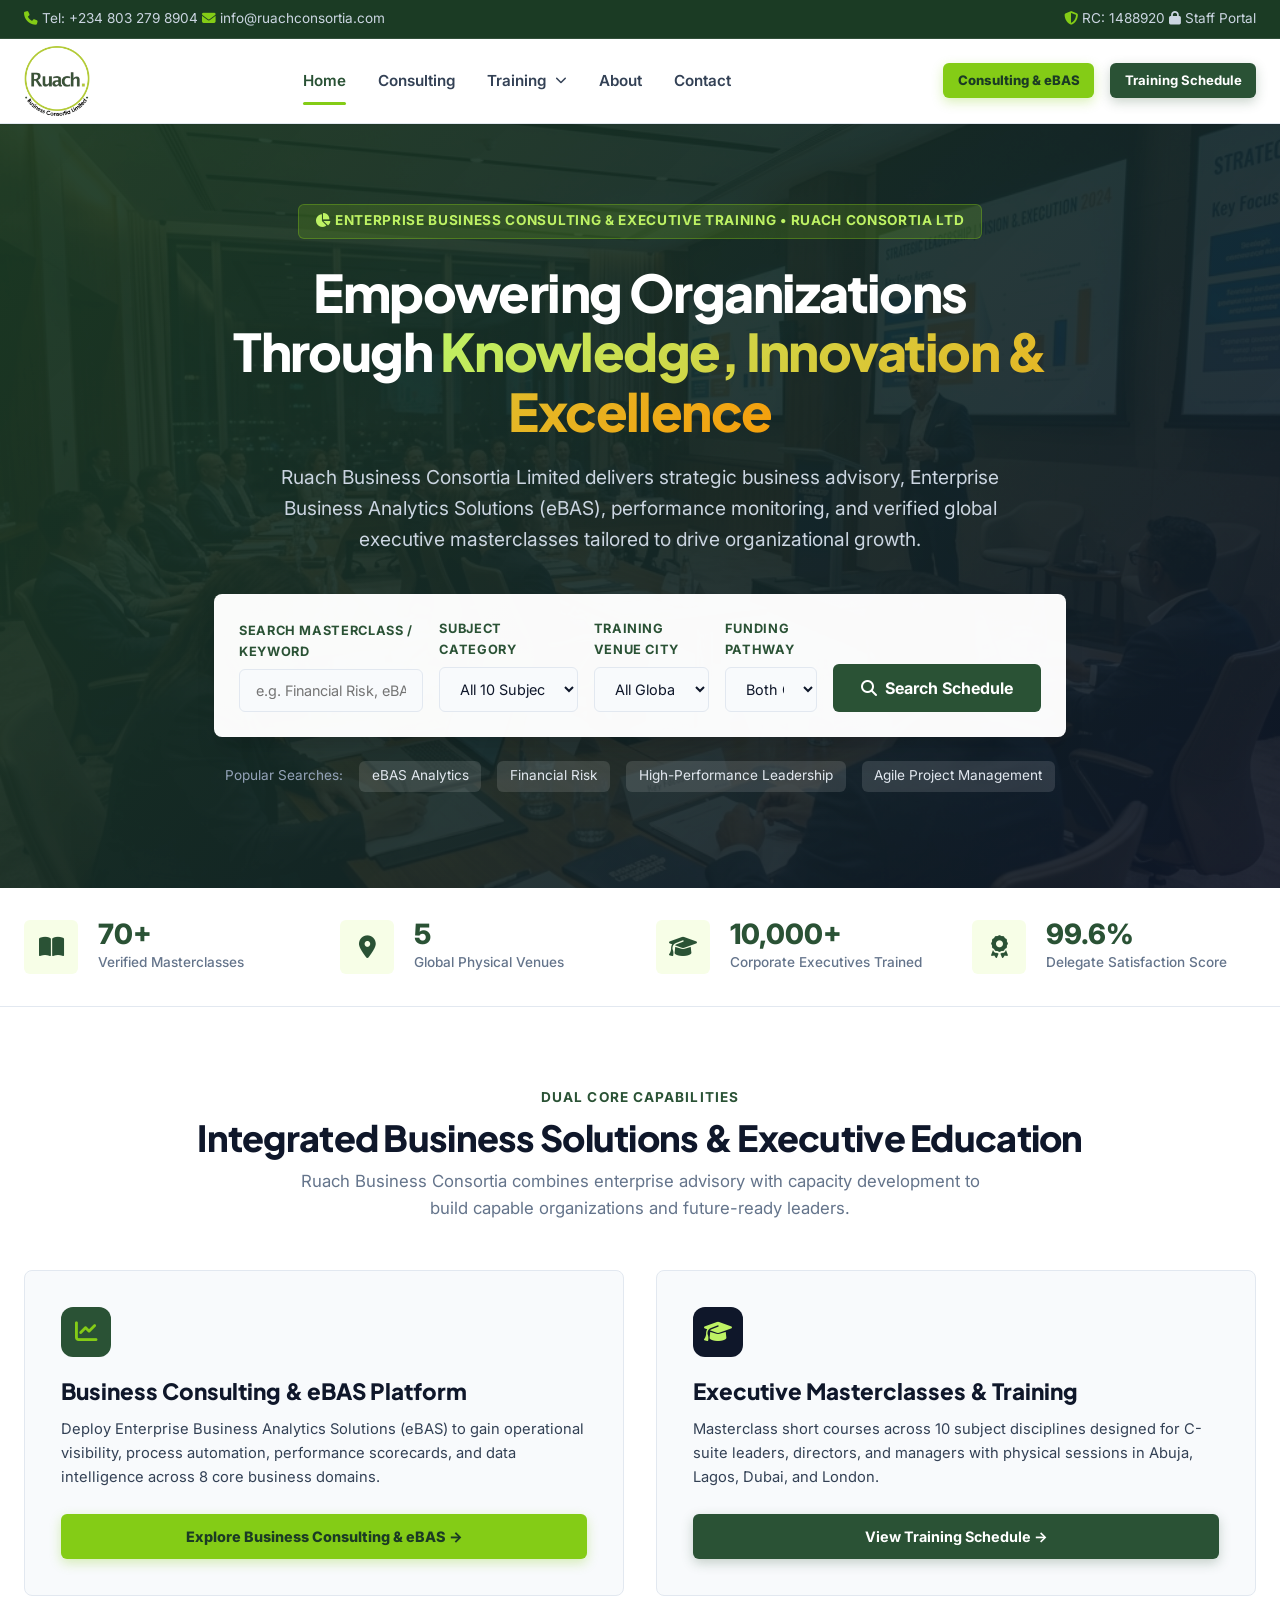
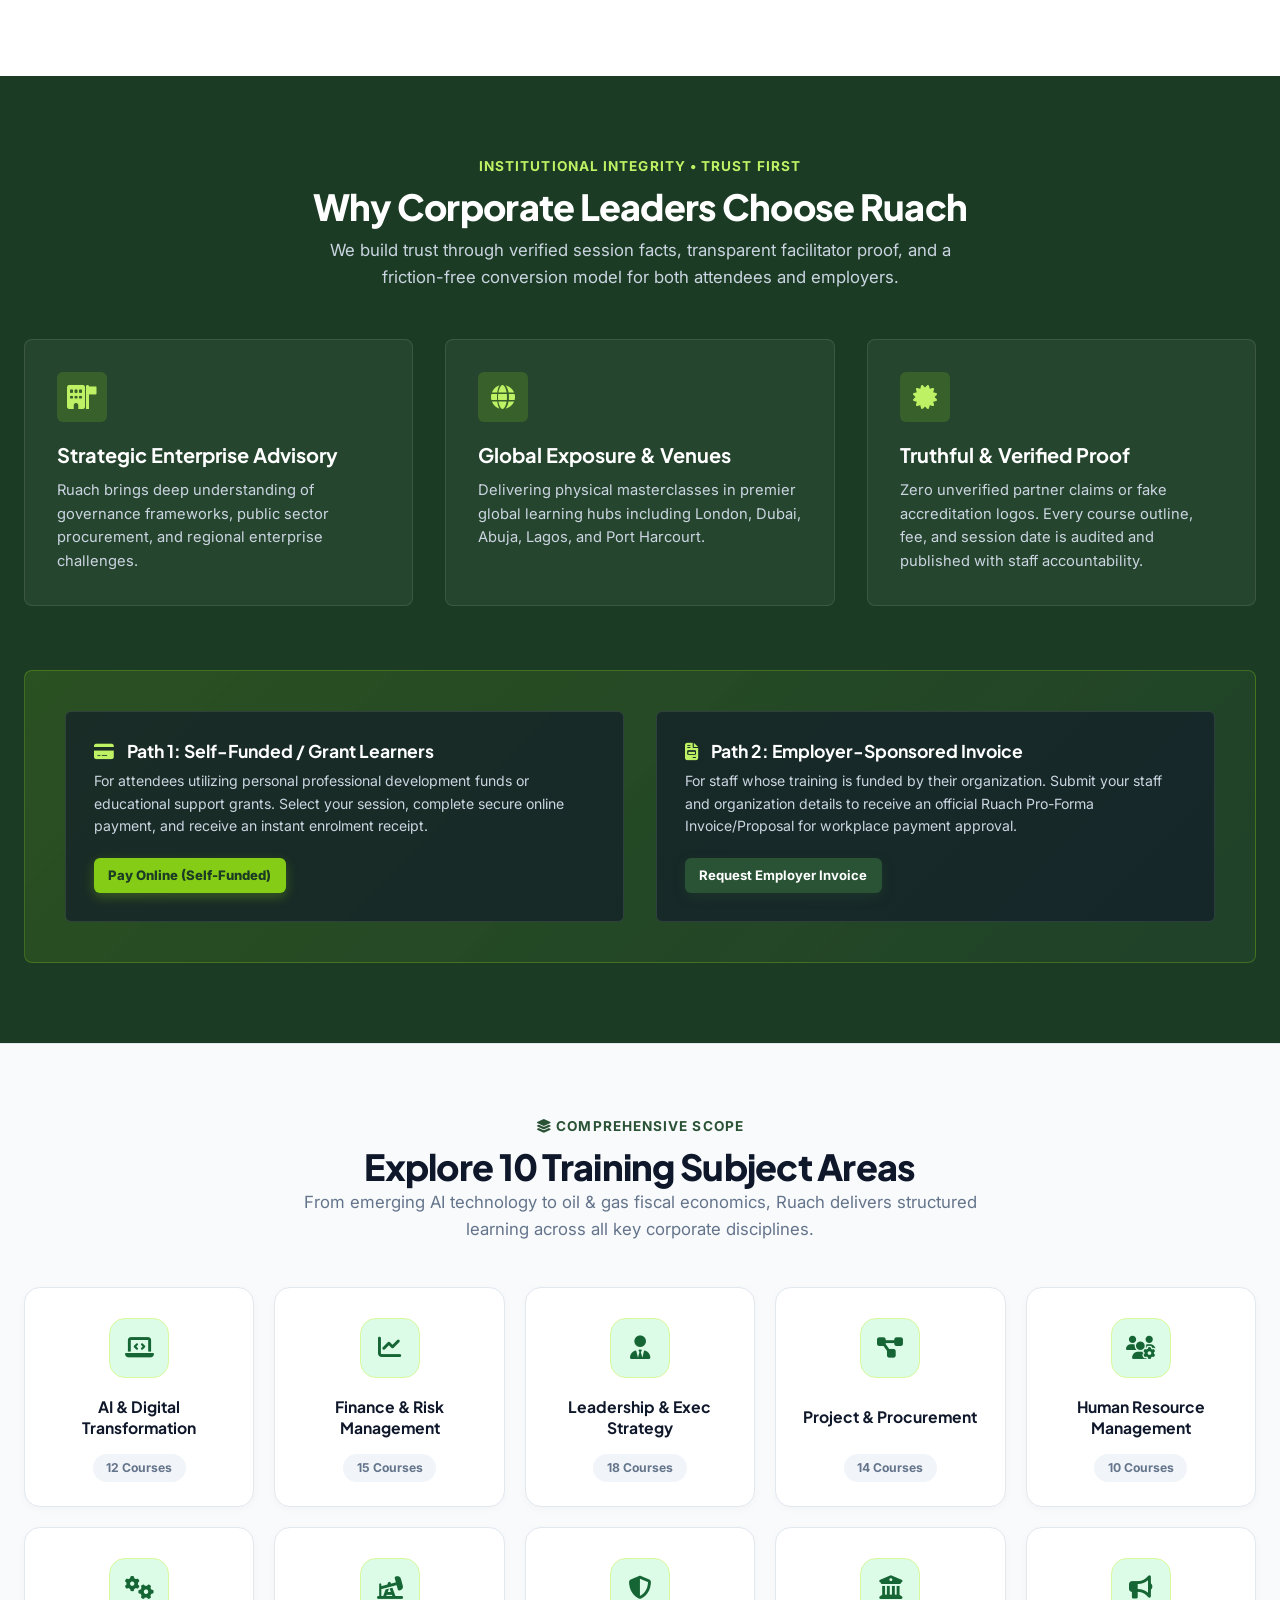
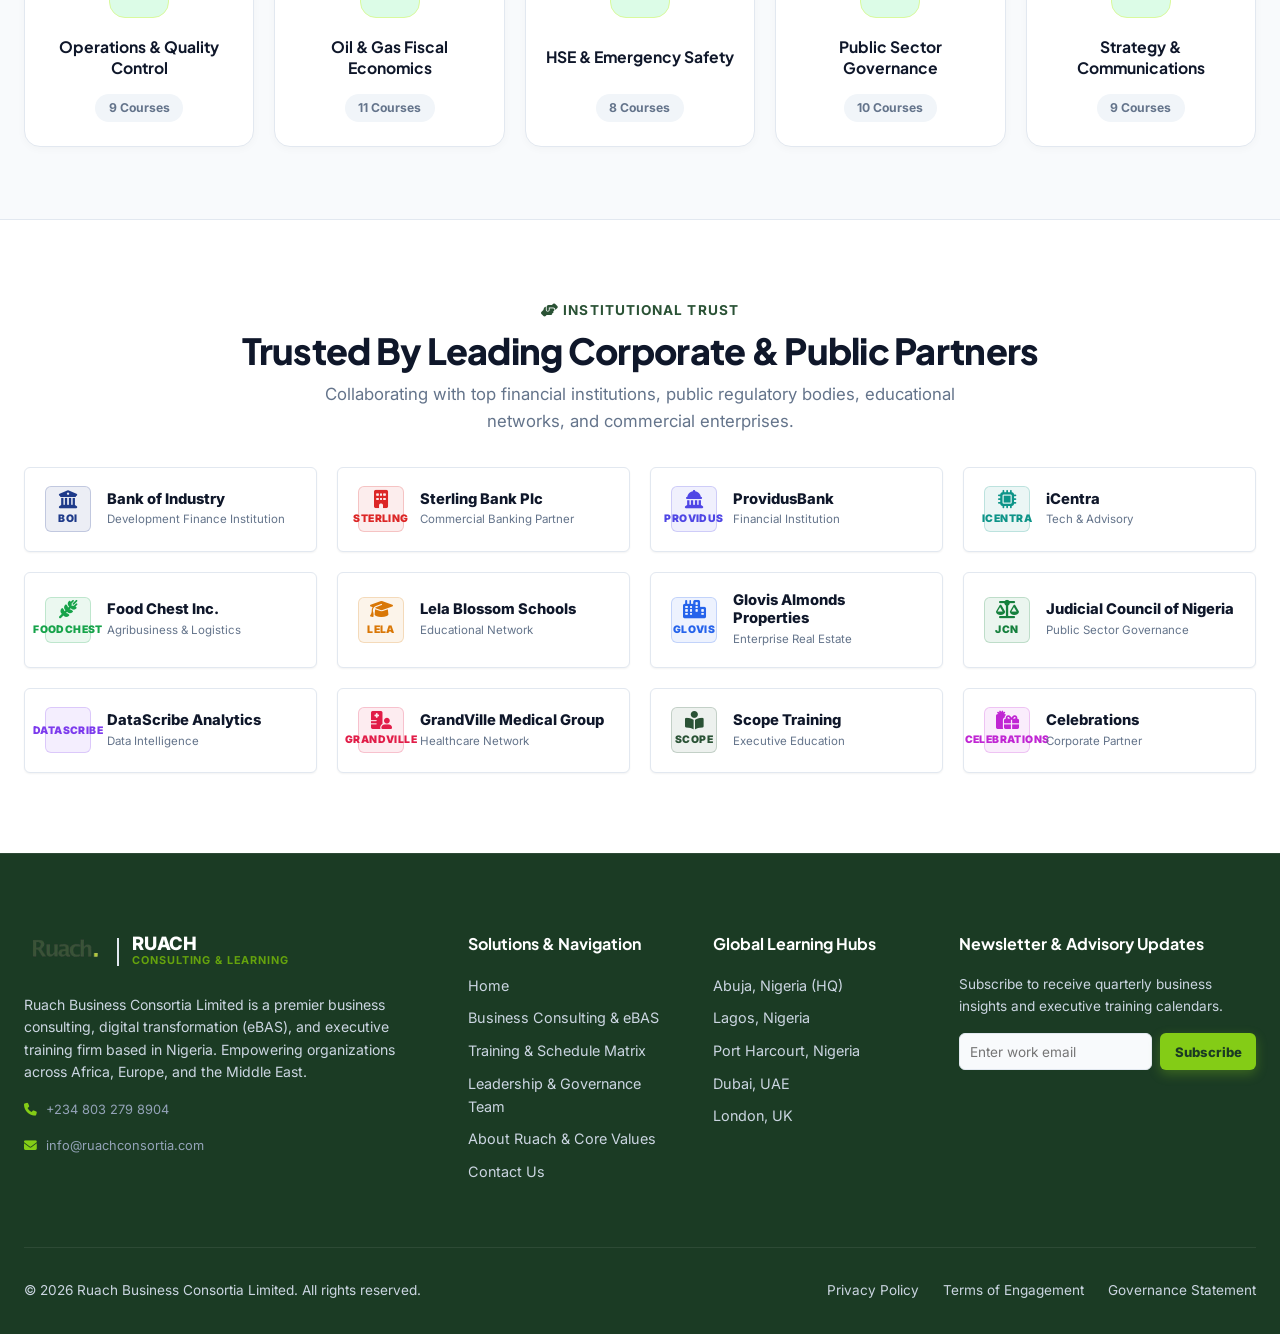
==== commit f8954763: "Add Explore 10 Training Subject Areas section to homepage right before Institutional Trust section" ====
--- a/index.html
+++ b/index.html
@@ -271,6 +271,23 @@
             </p>
             <a href="#training" class="btn btn-primary btn-sm">Request Employer Invoice</a>
           </div>
+        </div>
+      </div>
+    </section>
+
+    <!-- Explore 10 Training Subject Areas Section -->
+    <section class="section" style="background: var(--bg-slate); border-top: 1px solid var(--border-light); padding: 4.5rem 0;" id="subject-areas">
+      <div class="container">
+        <div class="section-header" style="text-align: center; margin-bottom: 2.75rem;">
+          <div class="section-subtitle"><i class="fa-solid fa-layer-group" style="color: var(--primary-green);"></i> Comprehensive Scope</div>
+          <h2 class="section-title">Explore 10 Training Subject Areas</h2>
+          <p class="section-description" style="max-width: 680px; margin: 0 auto;">
+            From emerging AI technology to oil &amp; gas fiscal economics, Ruach delivers structured learning across all key corporate disciplines.
+          </p>
+        </div>
+
+        <div id="categoriesGrid" class="categories-grid">
+          <!-- Dynamically populated by renderCategoriesGrid() in app.js -->
         </div>
       </div>
     </section>
--- a/css/style.css
+++ b/css/style.css
@@ -2222,3 +2222,119 @@
   .ebas-flagship-card { padding: 1.5rem; }
   .ebas-title { font-size: 1.4rem; }
 }
+
+/* Explore 10 Training Subject Areas Section */
+.categories-grid {
+  display: grid;
+  grid-template-columns: repeat(5, 1fr);
+  gap: 1.25rem;
+}
+
+.category-card {
+  background: #FFFFFF;
+  border: 1.5px solid var(--border-light);
+  border-radius: 16px;
+  padding: 1.85rem 1rem 1.5rem;
+  text-align: center;
+  display: flex;
+  flex-direction: column;
+  align-items: center;
+  justify-content: space-between;
+  min-height: 220px;
+  cursor: pointer;
+  transition: background 0.35s ease, border-color 0.35s ease, box-shadow 0.35s ease, transform 0.35s cubic-bezier(0.16, 1, 0.3, 1);
+  box-shadow: 0 2px 8px rgba(15, 23, 42, 0.03);
+}
+
+/* Full Colour Invert Effect on Hover */
+.category-card:hover {
+  background: var(--primary-navy);
+  border-color: var(--accent-lime);
+  box-shadow: 0 18px 36px -8px rgba(15, 23, 42, 0.3);
+  transform: translateY(-6px);
+}
+
+.category-icon-wrapper {
+  width: 60px;
+  height: 60px;
+  border-radius: 16px;
+  background: #DCFCE7;
+  color: #166534;
+  display: flex;
+  align-items: center;
+  justify-content: center;
+  font-size: 1.45rem;
+  margin-bottom: 1rem;
+  transition: background 0.35s ease, color 0.35s ease, transform 0.35s ease;
+  flex-shrink: 0;
+}
+
+.category-card:hover .category-icon-wrapper {
+  background: var(--accent-lime);
+  color: var(--primary-navy);
+  transform: scale(1.1);
+}
+
+.category-card-title {
+  font-size: 0.98rem;
+  font-weight: 700;
+  color: var(--primary-navy);
+  line-height: 1.35;
+  margin-bottom: 0.85rem;
+  transition: color 0.35s ease;
+}
+
+.category-card:hover .category-card-title {
+  color: #FFFFFF;
+}
+
+.category-card-count {
+  background: #F1F5F9;
+  color: #64748B;
+  font-size: 0.76rem;
+  font-weight: 700;
+  padding: 0.28rem 0.85rem;
+  border-radius: 50px;
+  display: inline-block;
+  transition: background 0.35s ease, color 0.35s ease;
+}
+
+.category-card:hover .category-card-count {
+  background: rgba(132, 204, 22, 0.2);
+  color: var(--accent-lime);
+}
+
+/* Responsive Grid Breakpoints */
+@media (max-width: 1200px) {
+  .categories-grid {
+    grid-template-columns: repeat(5, 1fr);
+    gap: 0.9rem;
+  }
+  .category-card {
+    padding: 1.5rem 0.75rem 1.25rem;
+    min-height: 200px;
+  }
+  .category-card-title {
+    font-size: 0.9rem;
+  }
+}
+
+@media (max-width: 991px) {
+  .categories-grid {
+    grid-template-columns: repeat(3, 1fr);
+    gap: 1.1rem;
+  }
+}
+
+@media (max-width: 640px) {
+  .categories-grid {
+    grid-template-columns: repeat(2, 1fr);
+    gap: 0.9rem;
+  }
+}
+
+@media (max-width: 480px) {
+  .categories-grid {
+    grid-template-columns: 1fr;
+  }
+}
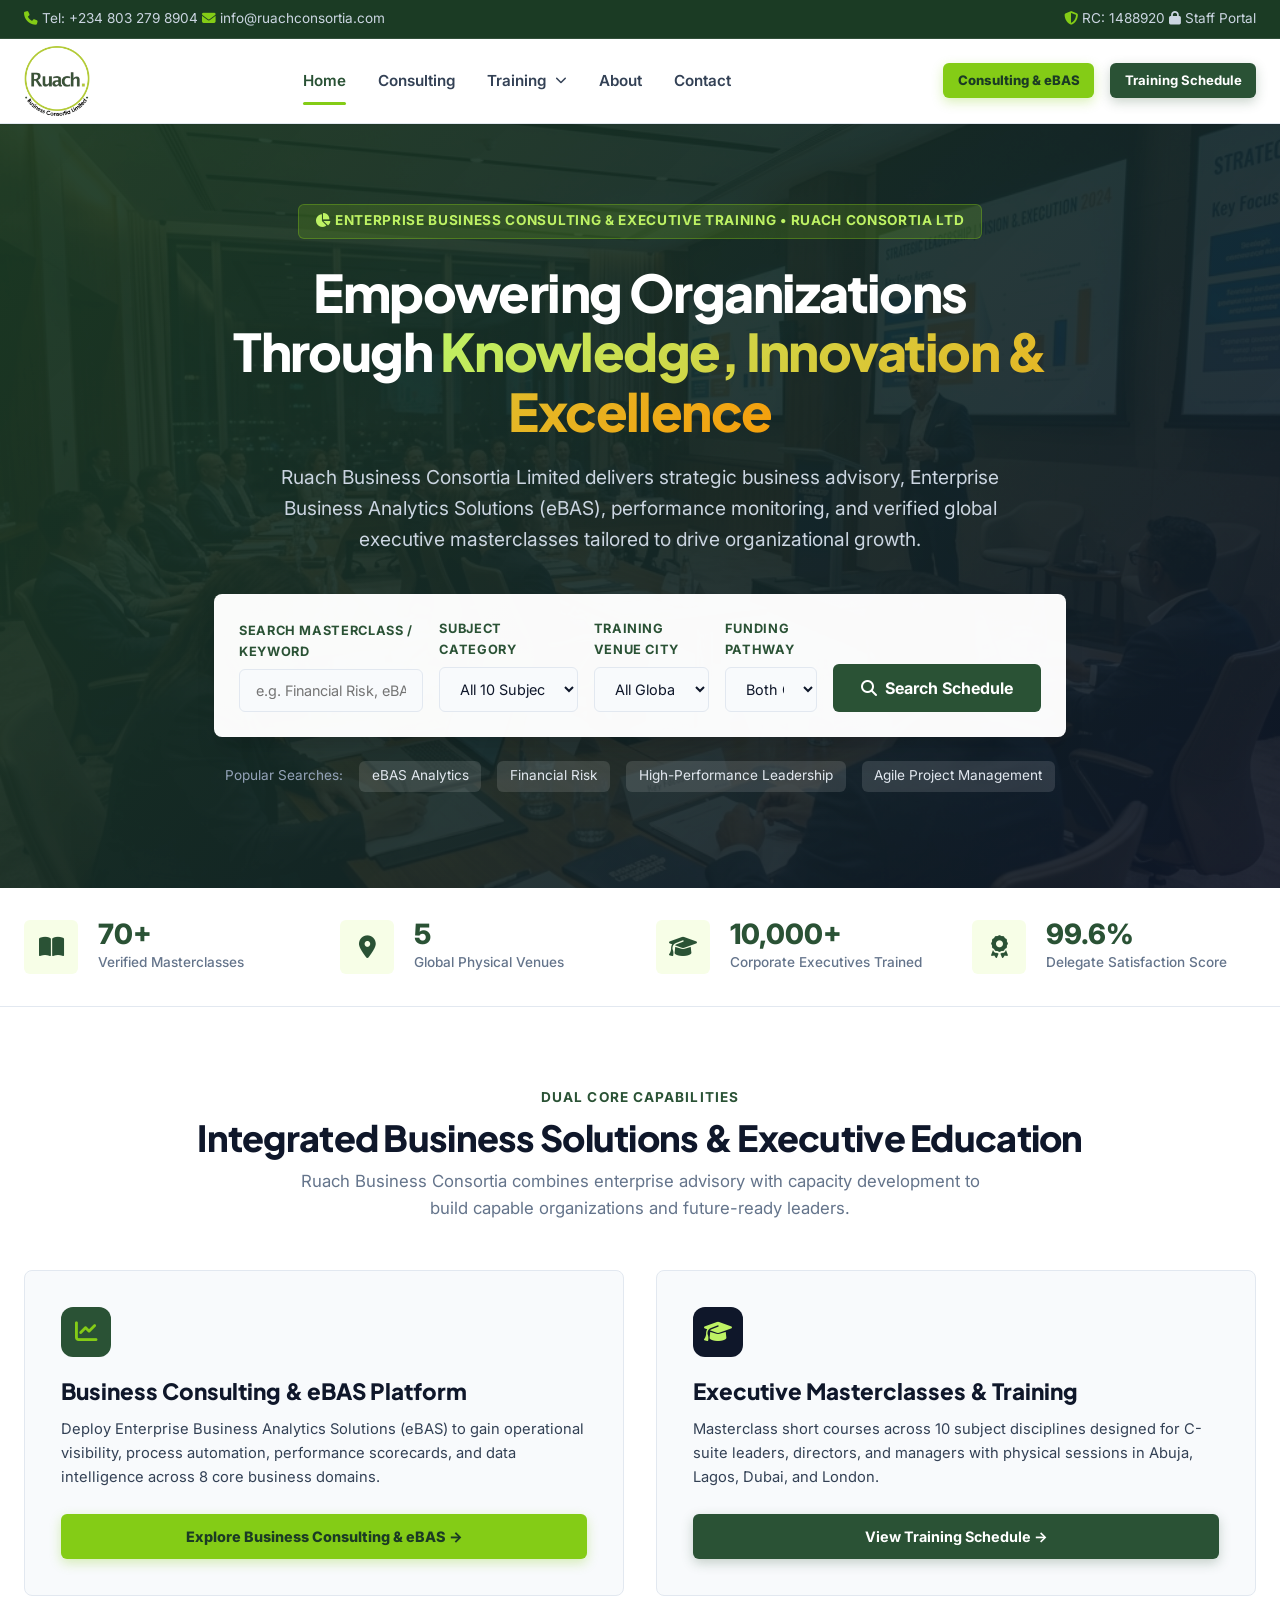
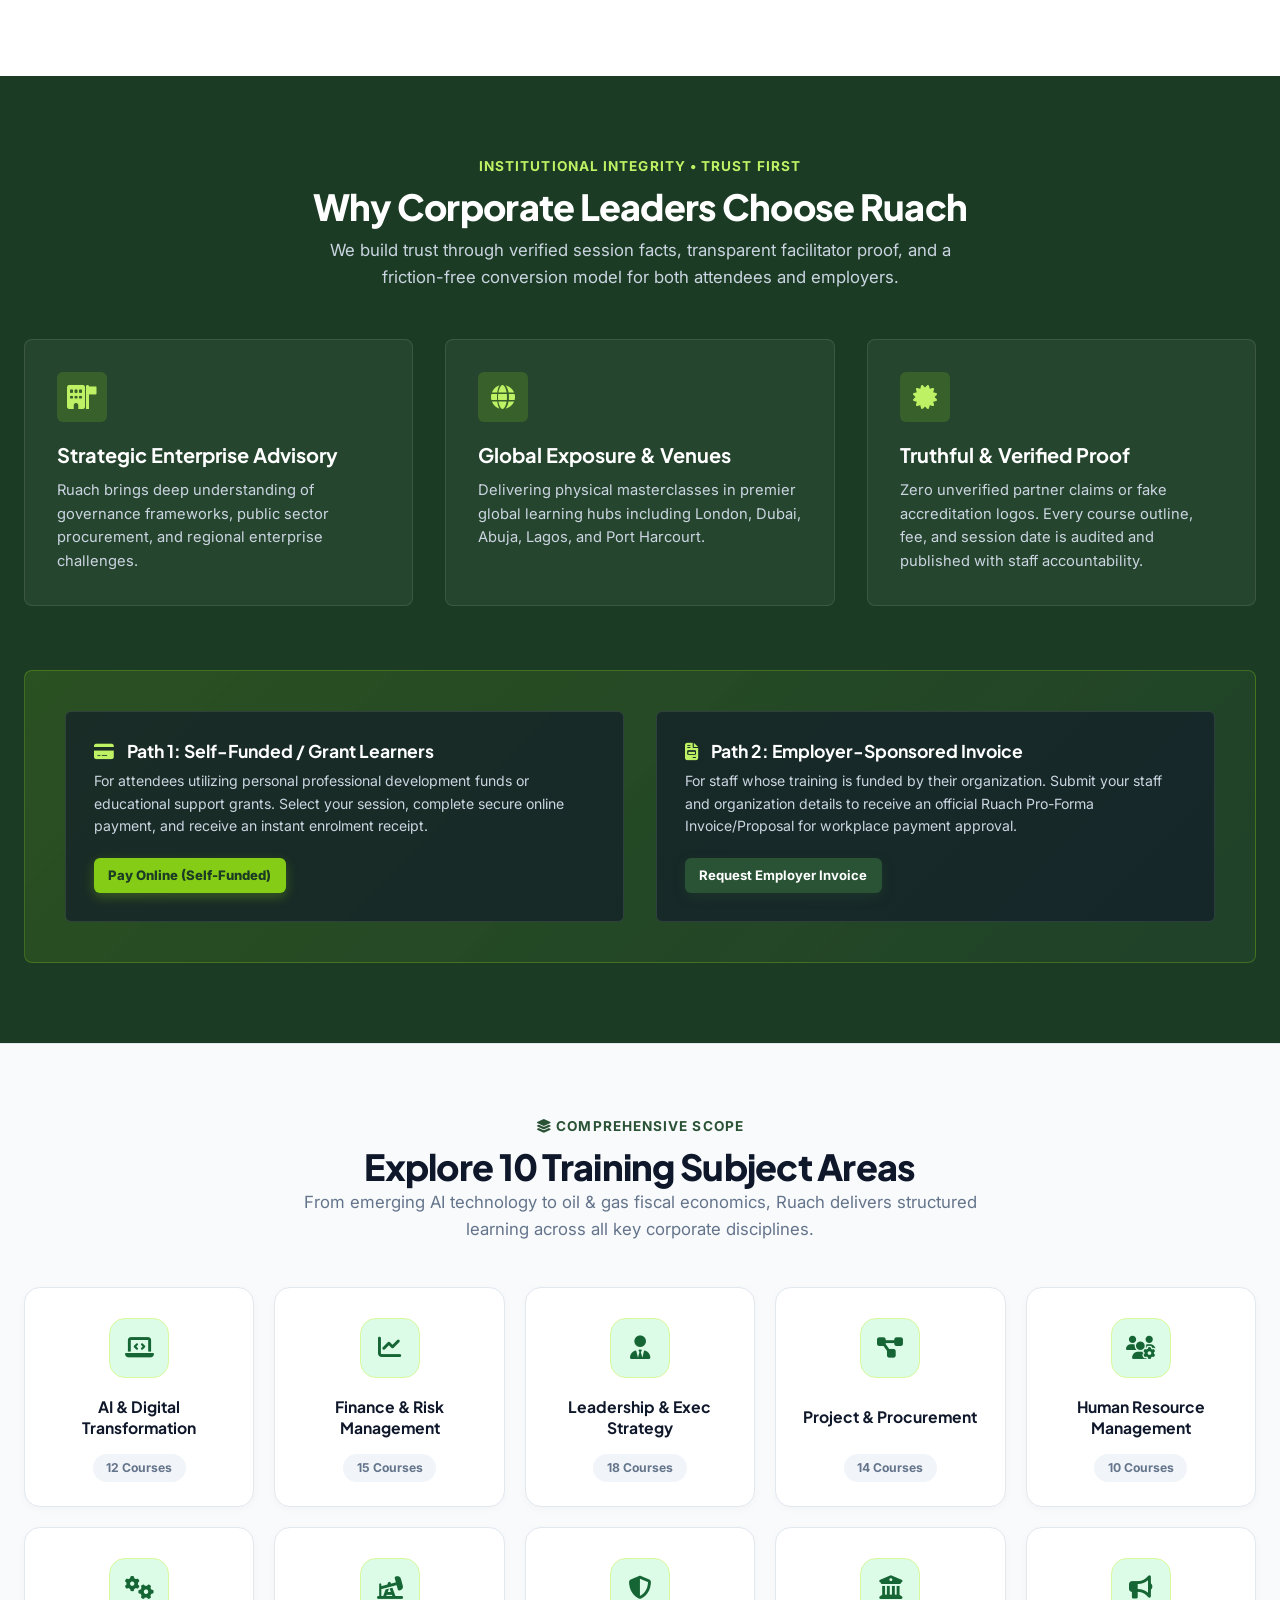
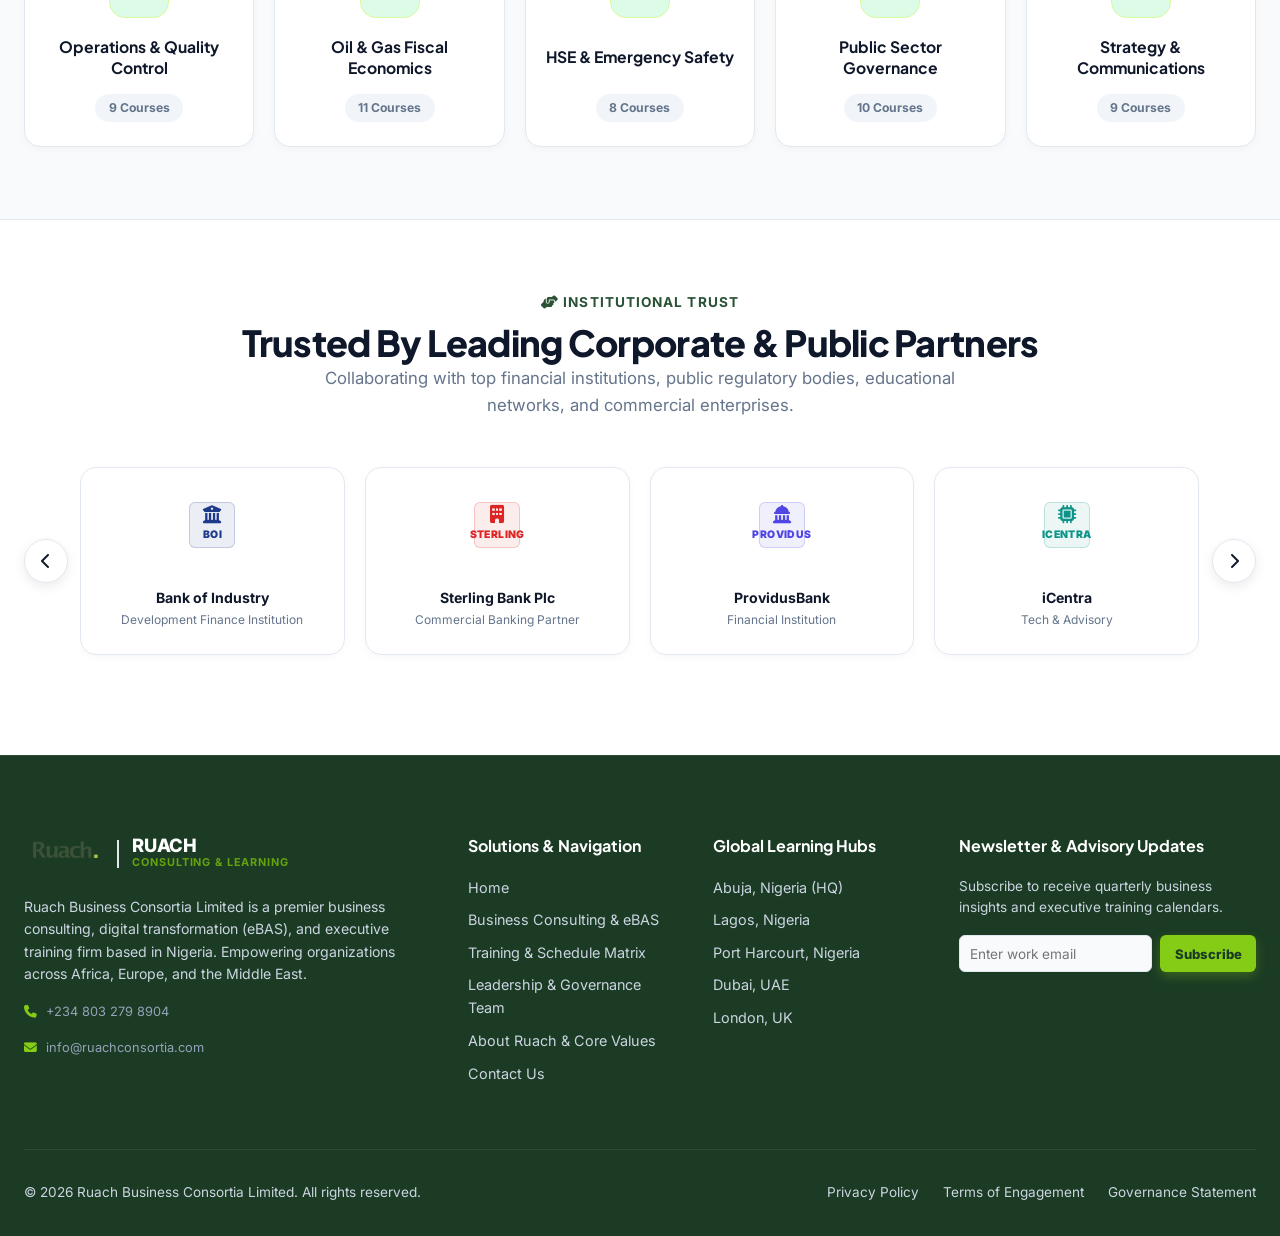
==== commit 6b9e10ec: "Add partner logos from partners folder and build interactive auto-scrolling carousel" ====
--- a/index.html
+++ b/index.html
@@ -286,25 +286,86 @@
           </p>
         </div>
 
-        <div id="categoriesGrid" class="categories-grid">
-          <!-- Dynamically populated by renderCategoriesGrid() in app.js -->
-        </div>
-      </div>
-    </section>
-
-    <!-- STRATEGIC PARTNERS SHOWCASE SECTION (WITH BRANDED LOGO BADGES) -->
-    <section class="section partners-section" id="partners" style="background: var(--bg-white); border-top: 1px solid var(--border-light);">
-      <div class="container">
-        <div class="section-header" style="margin-bottom: 2rem;">
+        <div id="categoriesGrid" class="categories-grid" style="display: grid; grid-template-columns: repeat(5, 1fr); gap: 1.25rem; width: 100%;">
+          <div class="category-card" onclick="filterByCategory('tech')">
+            <div class="category-icon-wrapper"><i class="fa-solid fa-laptop-code"></i></div>
+            <h3 class="category-card-title">AI &amp; Digital Transformation</h3>
+            <span class="category-card-count">12 Courses</span>
+          </div>
+          <div class="category-card" onclick="filterByCategory('finance')">
+            <div class="category-icon-wrapper"><i class="fa-solid fa-chart-line"></i></div>
+            <h3 class="category-card-title">Finance &amp; Risk Management</h3>
+            <span class="category-card-count">15 Courses</span>
+          </div>
+          <div class="category-card" onclick="filterByCategory('leadership')">
+            <div class="category-icon-wrapper"><i class="fa-solid fa-user-tie"></i></div>
+            <h3 class="category-card-title">Leadership &amp; Exec Strategy</h3>
+            <span class="category-card-count">18 Courses</span>
+          </div>
+          <div class="category-card" onclick="filterByCategory('project')">
+            <div class="category-icon-wrapper"><i class="fa-solid fa-diagram-project"></i></div>
+            <h3 class="category-card-title">Project &amp; Procurement</h3>
+            <span class="category-card-count">14 Courses</span>
+          </div>
+          <div class="category-card" onclick="filterByCategory('hr')">
+            <div class="category-icon-wrapper"><i class="fa-solid fa-users-gear"></i></div>
+            <h3 class="category-card-title">Human Resource Management</h3>
+            <span class="category-card-count">10 Courses</span>
+          </div>
+          <div class="category-card" onclick="filterByCategory('operations')">
+            <div class="category-icon-wrapper"><i class="fa-solid fa-gears"></i></div>
+            <h3 class="category-card-title">Operations &amp; Quality Control</h3>
+            <span class="category-card-count">9 Courses</span>
+          </div>
+          <div class="category-card" onclick="filterByCategory('energy')">
+            <div class="category-icon-wrapper"><i class="fa-solid fa-oil-well"></i></div>
+            <h3 class="category-card-title">Oil &amp; Gas Fiscal Economics</h3>
+            <span class="category-card-count">11 Courses</span>
+          </div>
+          <div class="category-card" onclick="filterByCategory('hse')">
+            <div class="category-icon-wrapper"><i class="fa-solid fa-shield-halved"></i></div>
+            <h3 class="category-card-title">HSE &amp; Emergency Safety</h3>
+            <span class="category-card-count">8 Courses</span>
+          </div>
+          <div class="category-card" onclick="filterByCategory('governance')">
+            <div class="category-icon-wrapper"><i class="fa-solid fa-building-columns"></i></div>
+            <h3 class="category-card-title">Public Sector Governance</h3>
+            <span class="category-card-count">10 Courses</span>
+          </div>
+          <div class="category-card" onclick="filterByCategory('strategy')">
+            <div class="category-icon-wrapper"><i class="fa-solid fa-bullhorn"></i></div>
+            <h3 class="category-card-title">Strategy &amp; Communications</h3>
+            <span class="category-card-count">9 Courses</span>
+          </div>
+        </div>
+      </div>
+    </section>
+
+    <!-- STRATEGIC PARTNERS SHOWCASE CAROUSEL SECTION -->
+    <section class="section partners-section" id="partners" style="background: var(--bg-white); border-top: 1px solid var(--border-light); padding: 4.5rem 0;">
+      <div class="container">
+        <div class="section-header" style="margin-bottom: 2.25rem; text-align: center;">
           <div class="section-subtitle"><i class="fa-solid fa-handshake-angle" style="color: var(--primary-green);"></i> Institutional Trust</div>
           <h2 class="section-title">Trusted By Leading Corporate &amp; Public Partners</h2>
-          <p class="section-description">
+          <p class="section-description" style="max-width: 680px; margin: 0 auto;">
             Collaborating with top financial institutions, public regulatory bodies, educational networks, and commercial enterprises.
           </p>
         </div>
 
-        <div class="partners-grid" id="partnersGrid">
-          <!-- Dynamically Rendered with Logos by app.js -->
+        <div class="partners-carousel-wrapper">
+          <button class="partners-carousel-btn prev-btn" id="partnerPrevBtn" aria-label="Previous Partners">
+            <i class="fa-solid fa-chevron-left"></i>
+          </button>
+          
+          <div class="partners-carousel-track-container" id="partnersTrackContainer">
+            <div class="partners-carousel-track" id="partnersGrid">
+              <!-- Dynamically Rendered with Partner Logos by app.js -->
+            </div>
+          </div>
+
+          <button class="partners-carousel-btn next-btn" id="partnerNextBtn" aria-label="Next Partners">
+            <i class="fa-solid fa-chevron-right"></i>
+          </button>
         </div>
       </div>
     </section>
--- a/css/style.css
+++ b/css/style.css
@@ -2225,14 +2225,15 @@
 
 /* Explore 10 Training Subject Areas Section */
 .categories-grid {
-  display: grid;
-  grid-template-columns: repeat(5, 1fr);
-  gap: 1.25rem;
+  display: grid !important;
+  grid-template-columns: repeat(5, 1fr) !important;
+  gap: 1.25rem !important;
+  width: 100% !important;
 }
 
 .category-card {
-  background: #FFFFFF;
-  border: 1.5px solid var(--border-light);
+  background: #FFFFFF !important;
+  border: 1.5px solid var(--border-light) !important;
   border-radius: 16px;
   padding: 1.85rem 1rem 1.5rem;
   text-align: center;
@@ -2242,16 +2243,16 @@
   justify-content: space-between;
   min-height: 220px;
   cursor: pointer;
-  transition: background 0.35s ease, border-color 0.35s ease, box-shadow 0.35s ease, transform 0.35s cubic-bezier(0.16, 1, 0.3, 1);
+  transition: all 0.3s cubic-bezier(0.16, 1, 0.3, 1) !important;
   box-shadow: 0 2px 8px rgba(15, 23, 42, 0.03);
 }
 
-/* Full Colour Invert Effect on Hover */
+/* Full Colour Invert Effect on Hover - Card Background Inverts */
 .category-card:hover {
-  background: var(--primary-navy);
-  border-color: var(--accent-lime);
-  box-shadow: 0 18px 36px -8px rgba(15, 23, 42, 0.3);
-  transform: translateY(-6px);
+  background: #0F172A !important; /* Deep Navy Inverted Background */
+  border-color: #84CC16 !important; /* Accent Lime Border */
+  box-shadow: 0 20px 40px -10px rgba(15, 23, 42, 0.35) !important;
+  transform: translateY(-8px) !important;
 }
 
 .category-icon-wrapper {
@@ -2265,27 +2266,27 @@
   justify-content: center;
   font-size: 1.45rem;
   margin-bottom: 1rem;
-  transition: background 0.35s ease, color 0.35s ease, transform 0.35s ease;
+  transition: all 0.3s ease !important;
   flex-shrink: 0;
 }
 
 .category-card:hover .category-icon-wrapper {
-  background: var(--accent-lime);
-  color: var(--primary-navy);
-  transform: scale(1.1);
+  background: #84CC16 !important;
+  color: #0F172A !important;
+  transform: scale(1.1) !important;
 }
 
 .category-card-title {
   font-size: 0.98rem;
   font-weight: 700;
-  color: var(--primary-navy);
+  color: #0F172A;
   line-height: 1.35;
   margin-bottom: 0.85rem;
-  transition: color 0.35s ease;
+  transition: color 0.3s ease !important;
 }
 
 .category-card:hover .category-card-title {
-  color: #FFFFFF;
+  color: #FFFFFF !important;
 }
 
 .category-card-count {
@@ -2296,12 +2297,12 @@
   padding: 0.28rem 0.85rem;
   border-radius: 50px;
   display: inline-block;
-  transition: background 0.35s ease, color 0.35s ease;
+  transition: all 0.3s ease !important;
 }
 
 .category-card:hover .category-card-count {
-  background: rgba(132, 204, 22, 0.2);
-  color: var(--accent-lime);
+  background: #84CC16 !important;
+  color: #0F172A !important;
 }
 
 /* Responsive Grid Breakpoints */
@@ -2338,3 +2339,133 @@
     grid-template-columns: 1fr;
   }
 }
+
+/* Partners Carousel Styling */
+.partners-carousel-wrapper {
+  position: relative;
+  display: flex;
+  align-items: center;
+  margin: 1rem 0;
+}
+
+.partners-carousel-track-container {
+  overflow: hidden;
+  width: 100%;
+  padding: 0.75rem 0;
+}
+
+.partners-carousel-track {
+  display: flex;
+  gap: 1.25rem;
+  transition: transform 0.5s cubic-bezier(0.25, 1, 0.5, 1);
+  will-change: transform;
+}
+
+.partner-logo-card {
+  flex: 0 0 calc(25% - 0.95rem);
+  background: #FFFFFF;
+  border: 1.5px solid var(--border-light);
+  border-radius: 16px;
+  padding: 1.5rem 1.25rem;
+  display: flex;
+  flex-direction: column;
+  align-items: center;
+  justify-content: center;
+  text-align: center;
+  min-height: 165px;
+  transition: all 0.3s ease;
+  box-shadow: 0 2px 8px rgba(15, 23, 42, 0.03);
+  box-sizing: border-box;
+}
+
+.partner-logo-card:hover {
+  border-color: var(--primary-green);
+  box-shadow: 0 14px 28px -6px rgba(15, 23, 42, 0.12);
+  transform: translateY(-4px);
+}
+
+.partner-img-wrapper {
+  width: 100%;
+  height: 65px;
+  display: flex;
+  align-items: center;
+  justify-content: center;
+  margin-bottom: 0.75rem;
+}
+
+.partner-logo-img {
+  max-width: 140px;
+  max-height: 55px;
+  object-fit: contain;
+  filter: contrast(105%);
+  transition: all 0.3s ease;
+}
+
+.partner-logo-card:hover .partner-logo-img {
+  transform: scale(1.06);
+}
+
+.partner-name-text {
+  font-size: 0.88rem;
+  font-weight: 700;
+  color: var(--primary-navy);
+  margin-top: 0.25rem;
+  line-height: 1.3;
+}
+
+.partner-type-text {
+  font-size: 0.75rem;
+  color: var(--text-muted);
+  margin-top: 0.2rem;
+}
+
+.partners-carousel-btn {
+  width: 44px;
+  height: 44px;
+  border-radius: 50%;
+  background: var(--bg-white);
+  border: 1.5px solid var(--border-light);
+  color: var(--primary-navy);
+  display: flex;
+  align-items: center;
+  justify-content: center;
+  font-size: 1rem;
+  cursor: pointer;
+  z-index: 10;
+  transition: all 0.25s ease;
+  box-shadow: 0 4px 12px rgba(0, 0, 0, 0.08);
+  flex-shrink: 0;
+}
+
+.partners-carousel-btn:hover {
+  background: var(--primary-green);
+  color: var(--bg-white);
+  border-color: var(--primary-green);
+  transform: scale(1.08);
+}
+
+.partners-carousel-btn.prev-btn {
+  margin-right: 0.75rem;
+}
+
+.partners-carousel-btn.next-btn {
+  margin-left: 0.75rem;
+}
+
+@media (max-width: 1024px) {
+  .partner-logo-card {
+    flex: 0 0 calc(33.333% - 0.85rem);
+  }
+}
+
+@media (max-width: 640px) {
+  .partner-logo-card {
+    flex: 0 0 calc(50% - 0.65rem);
+  }
+}
+
+@media (max-width: 420px) {
+  .partner-logo-card {
+    flex: 0 0 100%;
+  }
+}
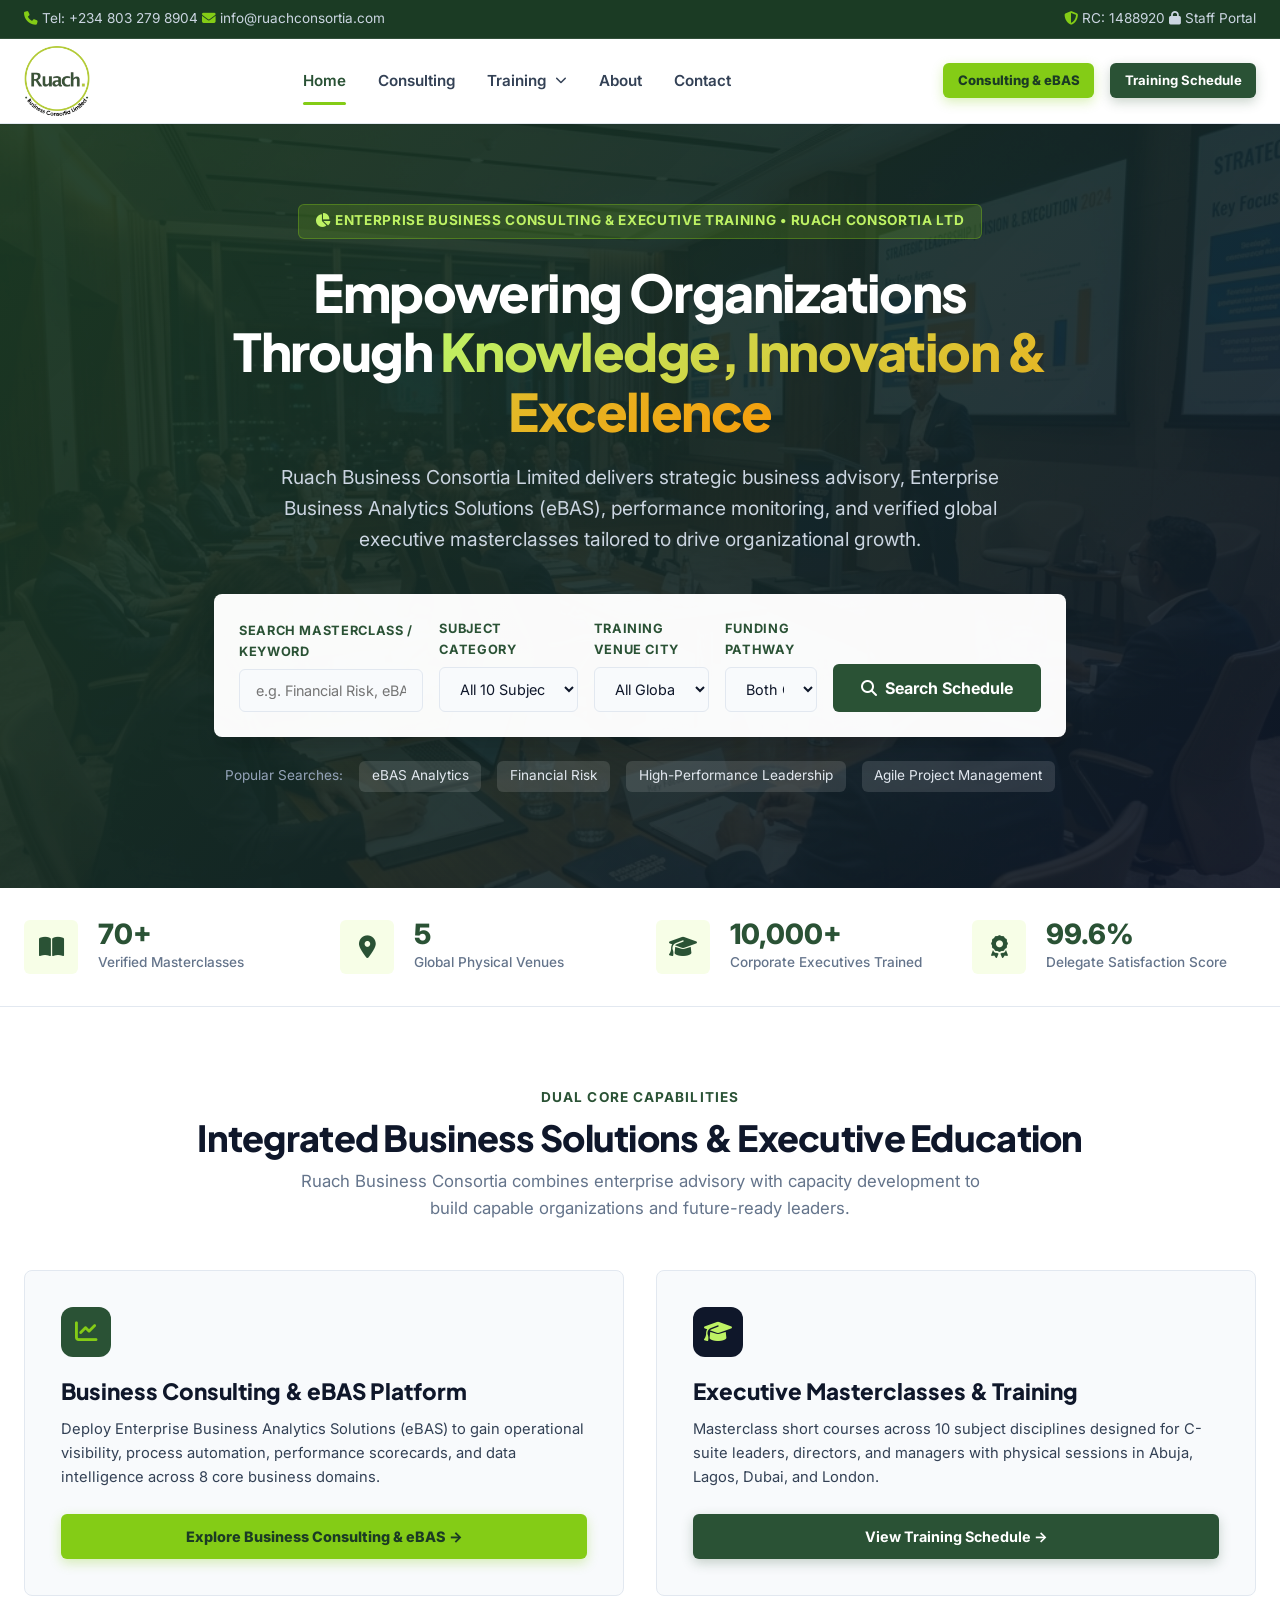
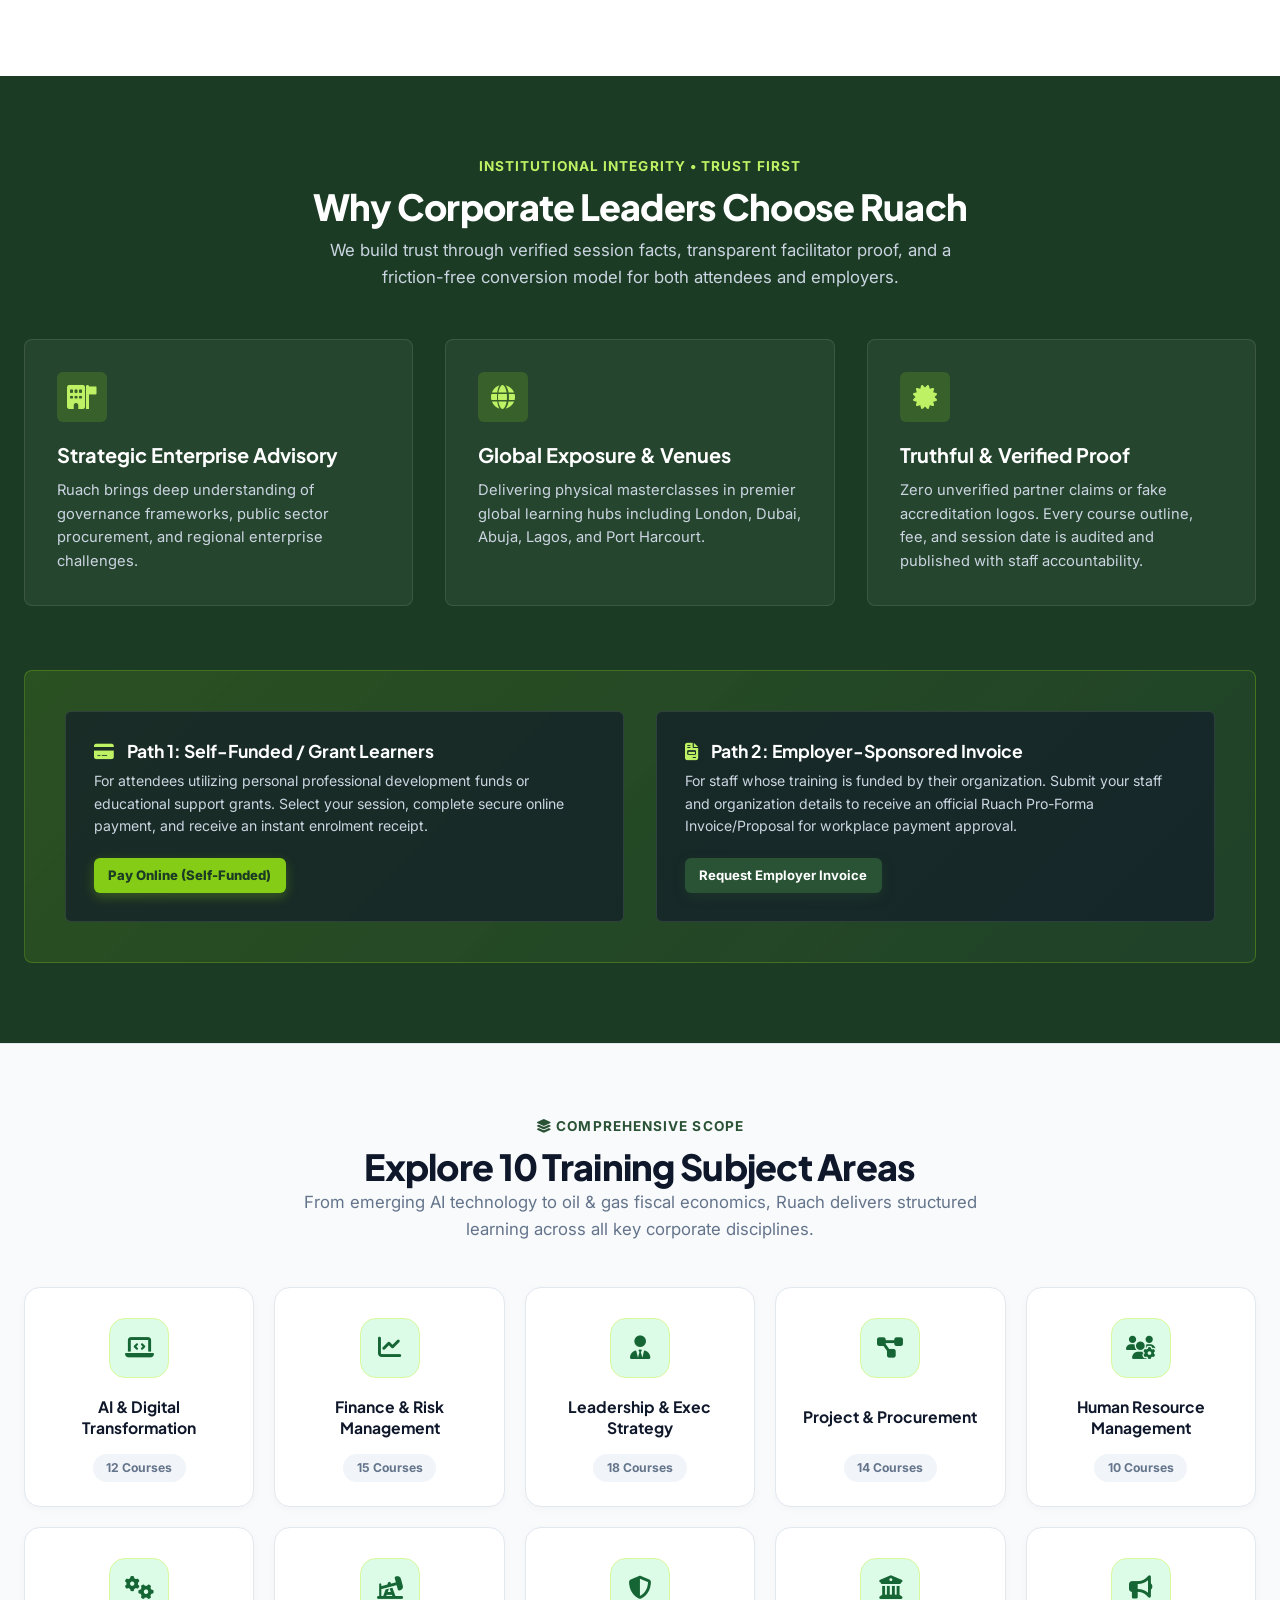
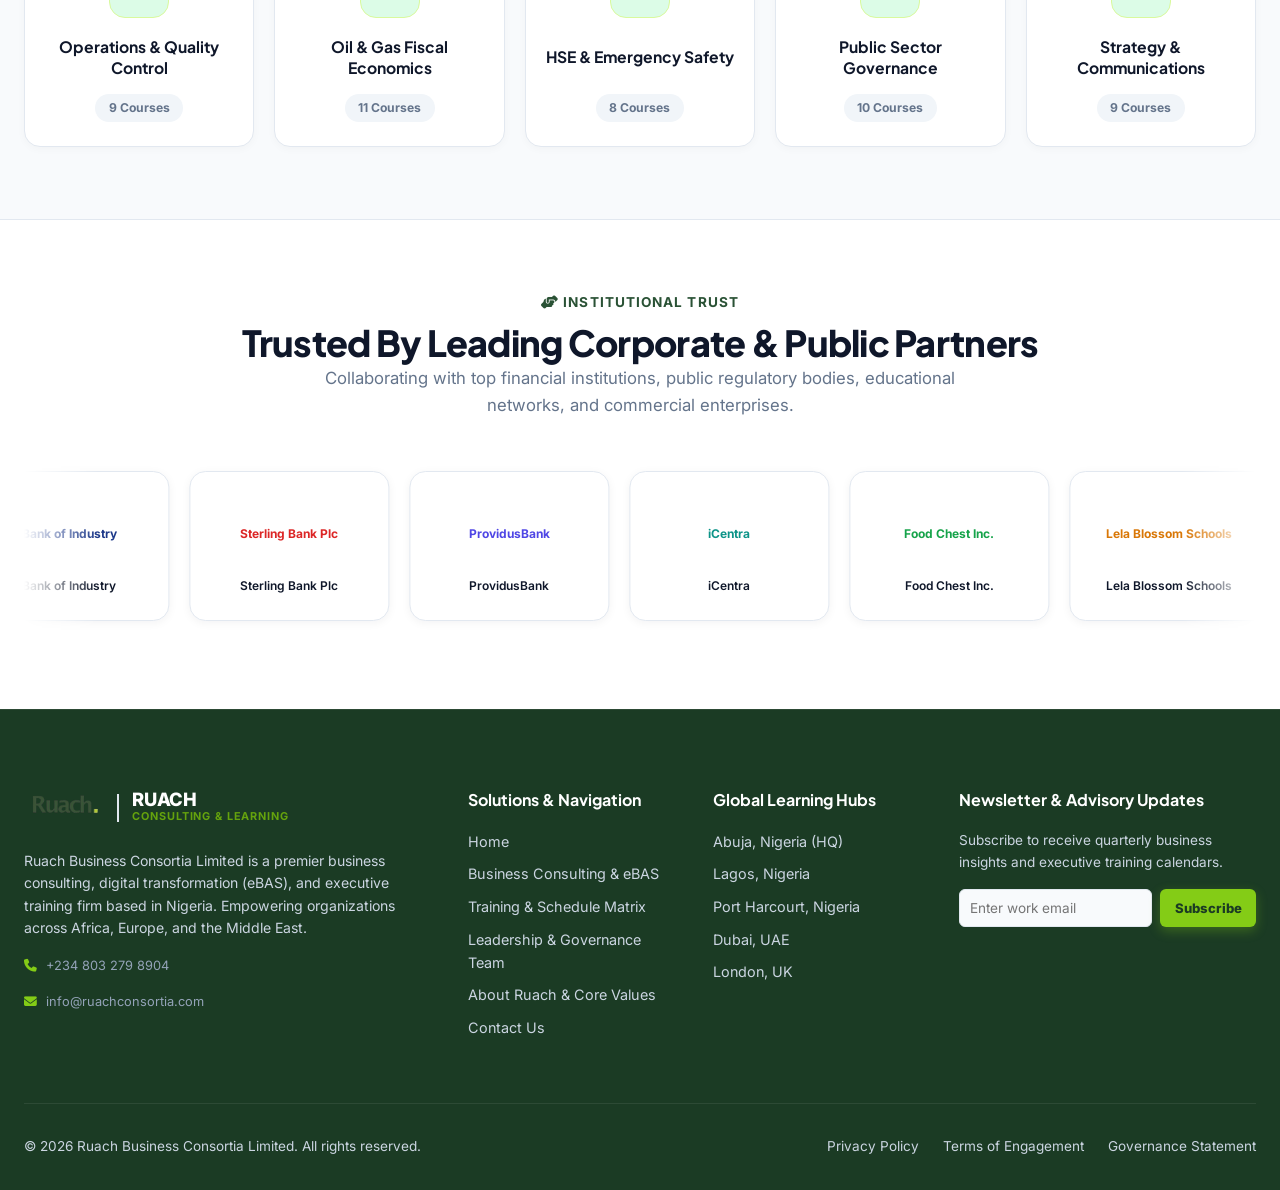
==== commit bbf28847: "Partners carousel: use real logos, infinite marquee auto-scroll, uniform card dimensions" ====
--- a/index.html
+++ b/index.html
@@ -342,7 +342,7 @@
     </section>
 
     <!-- STRATEGIC PARTNERS SHOWCASE CAROUSEL SECTION -->
-    <section class="section partners-section" id="partners" style="background: var(--bg-white); border-top: 1px solid var(--border-light); padding: 4.5rem 0;">
+    <section class="section partners-section" id="partners" style="background: var(--bg-white); border-top: 1px solid var(--border-light); padding: 4.5rem 0; overflow: hidden;">
       <div class="container">
         <div class="section-header" style="margin-bottom: 2.25rem; text-align: center;">
           <div class="section-subtitle"><i class="fa-solid fa-handshake-angle" style="color: var(--primary-green);"></i> Institutional Trust</div>
@@ -352,20 +352,11 @@
           </p>
         </div>
 
-        <div class="partners-carousel-wrapper">
-          <button class="partners-carousel-btn prev-btn" id="partnerPrevBtn" aria-label="Previous Partners">
-            <i class="fa-solid fa-chevron-left"></i>
-          </button>
-          
-          <div class="partners-carousel-track-container" id="partnersTrackContainer">
-            <div class="partners-carousel-track" id="partnersGrid">
-              <!-- Dynamically Rendered with Partner Logos by app.js -->
-            </div>
-          </div>
-
-          <button class="partners-carousel-btn next-btn" id="partnerNextBtn" aria-label="Next Partners">
-            <i class="fa-solid fa-chevron-right"></i>
-          </button>
+        <!-- Infinite auto-scroll marquee -->
+        <div class="partners-marquee-viewport" id="partnersMarqueeViewport">
+          <div class="partners-marquee-track" id="partnersCarouselWrapper">
+            <!-- Dynamically injected by renderPartners() in app.js -->
+          </div>
         </div>
       </div>
     </section>
--- a/css/style.css
+++ b/css/style.css
@@ -2340,132 +2340,91 @@
   }
 }
 
-/* Partners Carousel Styling */
-.partners-carousel-wrapper {
-  position: relative;
-  display: flex;
-  align-items: center;
-  margin: 1rem 0;
-}
-
-.partners-carousel-track-container {
+/* ── Partners Infinite Marquee Carousel ───────────────────────── */
+.partners-marquee-viewport {
   overflow: hidden;
   width: 100%;
-  padding: 0.75rem 0;
-}
-
-.partners-carousel-track {
-  display: flex;
+  padding: 1rem 0;
+  /* Fade edges for polish */
+  -webkit-mask-image: linear-gradient(to right, transparent 0%, black 6%, black 94%, transparent 100%);
+  mask-image: linear-gradient(to right, transparent 0%, black 6%, black 94%, transparent 100%);
+}
+
+.partners-marquee-track {
+  display: flex;
+  flex-direction: row;
+  flex-wrap: nowrap;
   gap: 1.25rem;
-  transition: transform 0.5s cubic-bezier(0.25, 1, 0.5, 1);
   will-change: transform;
-}
-
-.partner-logo-card {
-  flex: 0 0 calc(25% - 0.95rem);
+  /* Do NOT set width here; it must overflow naturally */
+}
+
+/* Each partner card – uniform 200 × 150 px */
+.partner-slide-card {
+  flex: 0 0 200px;
+  width: 200px;
+  height: 150px;
   background: #FFFFFF;
-  border: 1.5px solid var(--border-light);
+  border: 1.5px solid var(--border-light, #E2E8F0);
   border-radius: 16px;
-  padding: 1.5rem 1.25rem;
   display: flex;
   flex-direction: column;
   align-items: center;
   justify-content: center;
+  gap: 0.6rem;
+  padding: 1rem 0.75rem;
+  box-shadow: 0 2px 10px rgba(15, 23, 42, 0.05);
+  box-sizing: border-box;
+  transition: box-shadow 0.25s ease, border-color 0.25s ease, transform 0.25s ease;
+  cursor: default;
+}
+
+.partner-slide-card:hover {
+  border-color: var(--primary-green, #84CC16);
+  box-shadow: 0 8px 24px rgba(15, 23, 42, 0.12);
+  transform: translateY(-3px);
+}
+
+/* Logo image – uniform 120 × 60 display box */
+.partner-logo-frame {
+  width: 140px;
+  height: 70px;
+  display: flex;
+  align-items: center;
+  justify-content: center;
+  overflow: hidden;
+}
+
+.partner-logo-img {
+  max-width: 130px;
+  max-height: 60px;
+  width: auto;
+  height: auto;
+  object-fit: contain;
+  display: block;
+  filter: contrast(105%);
+  transition: transform 0.3s ease;
+}
+
+.partner-slide-card:hover .partner-logo-img {
+  transform: scale(1.07);
+}
+
+/* Fallback text badge when img fails */
+.partner-text-badge {
+  font-size: 0.75rem;
+  font-weight: 700;
   text-align: center;
-  min-height: 165px;
-  transition: all 0.3s ease;
-  box-shadow: 0 2px 8px rgba(15, 23, 42, 0.03);
-  box-sizing: border-box;
-}
-
-.partner-logo-card:hover {
-  border-color: var(--primary-green);
-  box-shadow: 0 14px 28px -6px rgba(15, 23, 42, 0.12);
-  transform: translateY(-4px);
-}
-
-.partner-img-wrapper {
-  width: 100%;
-  height: 65px;
-  display: flex;
-  align-items: center;
-  justify-content: center;
-  margin-bottom: 0.75rem;
-}
-
-.partner-logo-img {
-  max-width: 140px;
-  max-height: 55px;
-  object-fit: contain;
-  filter: contrast(105%);
-  transition: all 0.3s ease;
-}
-
-.partner-logo-card:hover .partner-logo-img {
-  transform: scale(1.06);
-}
-
-.partner-name-text {
-  font-size: 0.88rem;
-  font-weight: 700;
-  color: var(--primary-navy);
-  margin-top: 0.25rem;
   line-height: 1.3;
 }
 
-.partner-type-text {
+/* Partner name below logo */
+.partner-slide-name {
   font-size: 0.75rem;
-  color: var(--text-muted);
-  margin-top: 0.2rem;
-}
-
-.partners-carousel-btn {
-  width: 44px;
-  height: 44px;
-  border-radius: 50%;
-  background: var(--bg-white);
-  border: 1.5px solid var(--border-light);
-  color: var(--primary-navy);
-  display: flex;
-  align-items: center;
-  justify-content: center;
-  font-size: 1rem;
-  cursor: pointer;
-  z-index: 10;
-  transition: all 0.25s ease;
-  box-shadow: 0 4px 12px rgba(0, 0, 0, 0.08);
-  flex-shrink: 0;
-}
-
-.partners-carousel-btn:hover {
-  background: var(--primary-green);
-  color: var(--bg-white);
-  border-color: var(--primary-green);
-  transform: scale(1.08);
-}
-
-.partners-carousel-btn.prev-btn {
-  margin-right: 0.75rem;
-}
-
-.partners-carousel-btn.next-btn {
-  margin-left: 0.75rem;
-}
-
-@media (max-width: 1024px) {
-  .partner-logo-card {
-    flex: 0 0 calc(33.333% - 0.85rem);
-  }
-}
-
-@media (max-width: 640px) {
-  .partner-logo-card {
-    flex: 0 0 calc(50% - 0.65rem);
-  }
-}
-
-@media (max-width: 420px) {
-  .partner-logo-card {
-    flex: 0 0 100%;
-  }
-}
+  font-weight: 600;
+  color: var(--primary-navy, #0F172A);
+  text-align: center;
+  line-height: 1.3;
+}
+
+
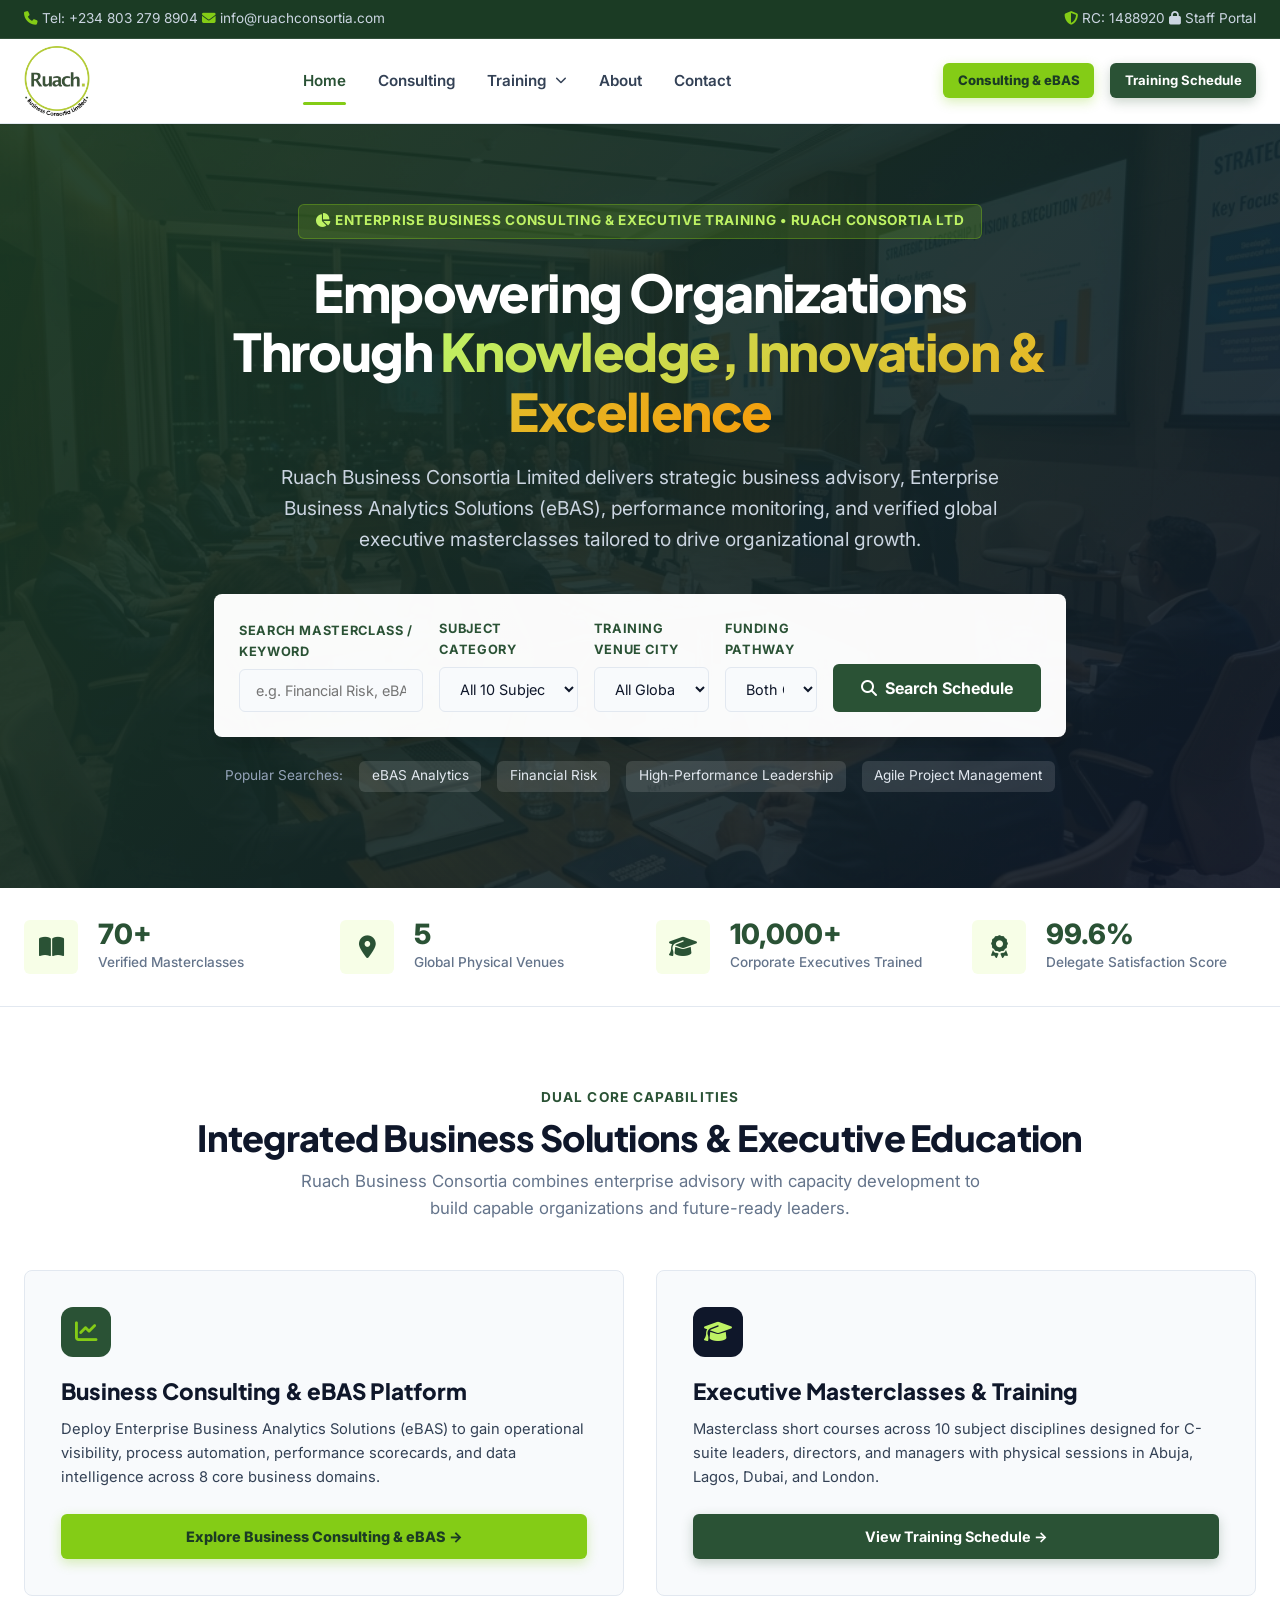
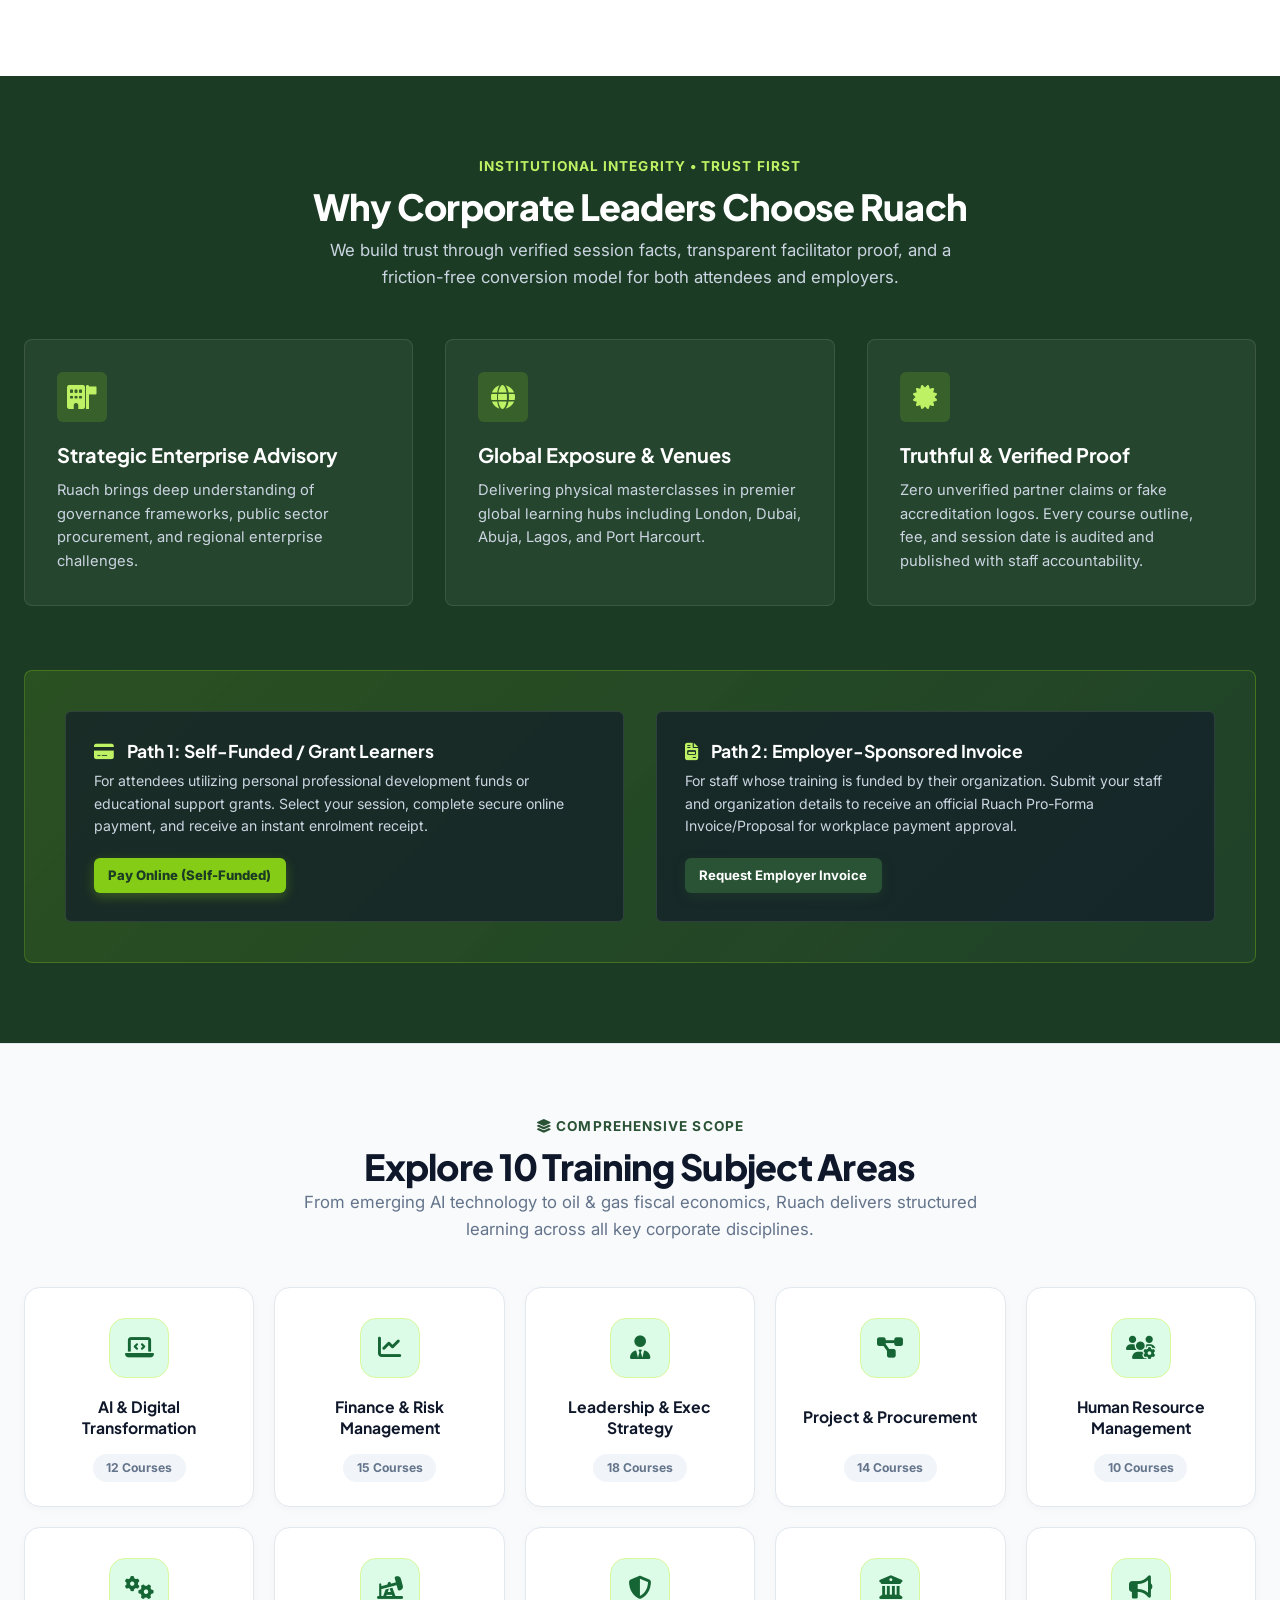
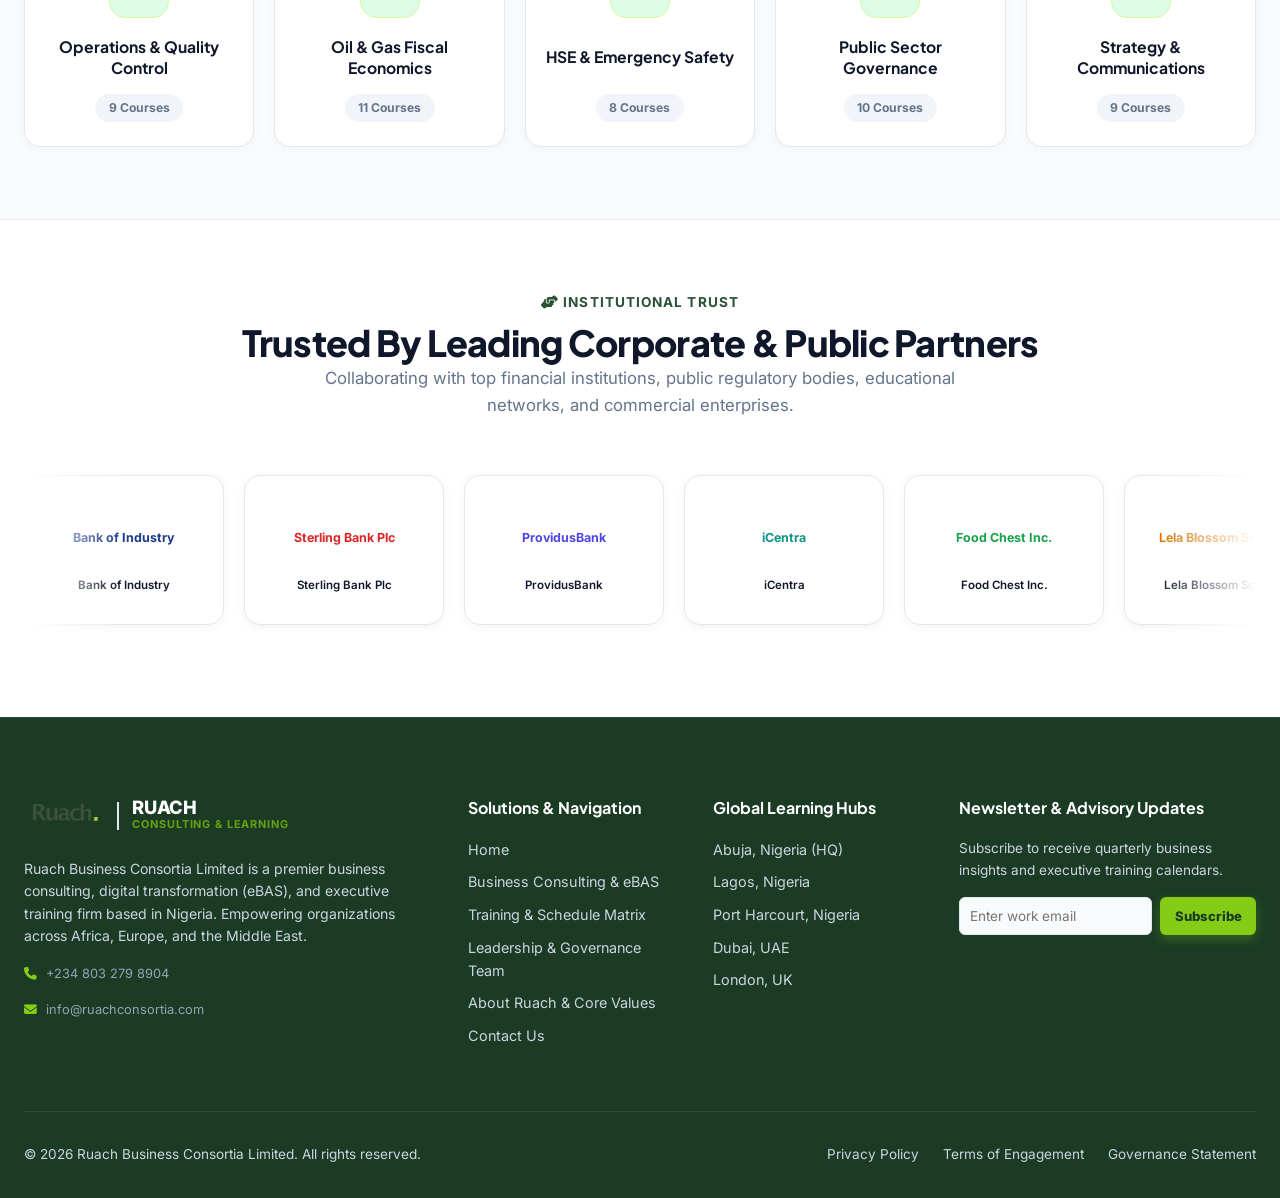
==== commit a7bd84f6: "Partners carousel: switch to pure CSS @keyframes marquee - fixes invisible logos issue" ====
--- a/index.html
+++ b/index.html
@@ -342,7 +342,7 @@
     </section>
 
     <!-- STRATEGIC PARTNERS SHOWCASE CAROUSEL SECTION -->
-    <section class="section partners-section" id="partners" style="background: var(--bg-white); border-top: 1px solid var(--border-light); padding: 4.5rem 0; overflow: hidden;">
+    <section class="section partners-section" id="partners" style="background: var(--bg-white); border-top: 1px solid var(--border-light); padding: 4.5rem 0;">
       <div class="container">
         <div class="section-header" style="margin-bottom: 2.25rem; text-align: center;">
           <div class="section-subtitle"><i class="fa-solid fa-handshake-angle" style="color: var(--primary-green);"></i> Institutional Trust</div>
--- a/css/style.css
+++ b/css/style.css
@@ -2341,22 +2341,36 @@
 }
 
 /* ── Partners Infinite Marquee Carousel ───────────────────────── */
+@keyframes marquee-scroll {
+  0%   { transform: translateX(0); }
+  100% { transform: translateX(-50%); }
+}
+
+/* Viewport: clips the scrolling track, fades edges */
 .partners-marquee-viewport {
   overflow: hidden;
   width: 100%;
-  padding: 1rem 0;
-  /* Fade edges for polish */
-  -webkit-mask-image: linear-gradient(to right, transparent 0%, black 6%, black 94%, transparent 100%);
-  mask-image: linear-gradient(to right, transparent 0%, black 6%, black 94%, transparent 100%);
-}
-
+  padding: 1.25rem 0;
+  -webkit-mask-image: linear-gradient(to right,
+    transparent 0%, black 8%, black 92%, transparent 100%);
+  mask-image: linear-gradient(to right,
+    transparent 0%, black 8%, black 92%, transparent 100%);
+}
+
+/* Track: one continuous flex row, animated by CSS */
 .partners-marquee-track {
   display: flex;
   flex-direction: row;
   flex-wrap: nowrap;
   gap: 1.25rem;
-  will-change: transform;
-  /* Do NOT set width here; it must overflow naturally */
+  /* The track is doubled in JS so translateX(-50%) = exactly one full set */
+  animation: marquee-scroll 28s linear infinite;
+  width: max-content;
+}
+
+/* Pause on hover */
+.partners-marquee-viewport:hover .partners-marquee-track {
+  animation-play-state: paused;
 }
 
 /* Each partner card – uniform 200 × 150 px */
@@ -2365,66 +2379,65 @@
   width: 200px;
   height: 150px;
   background: #FFFFFF;
-  border: 1.5px solid var(--border-light, #E2E8F0);
+  border: 1.5px solid #E2E8F0;
   border-radius: 16px;
   display: flex;
   flex-direction: column;
   align-items: center;
   justify-content: center;
-  gap: 0.6rem;
+  gap: 0.5rem;
   padding: 1rem 0.75rem;
   box-shadow: 0 2px 10px rgba(15, 23, 42, 0.05);
   box-sizing: border-box;
   transition: box-shadow 0.25s ease, border-color 0.25s ease, transform 0.25s ease;
-  cursor: default;
 }
 
 .partner-slide-card:hover {
-  border-color: var(--primary-green, #84CC16);
+  border-color: #84CC16;
   box-shadow: 0 8px 24px rgba(15, 23, 42, 0.12);
   transform: translateY(-3px);
 }
 
-/* Logo image – uniform 120 × 60 display box */
+/* Logo image box – fixed display area so all logos look uniform */
 .partner-logo-frame {
   width: 140px;
-  height: 70px;
+  height: 64px;
   display: flex;
   align-items: center;
   justify-content: center;
-  overflow: hidden;
 }
 
 .partner-logo-img {
   max-width: 130px;
-  max-height: 60px;
+  max-height: 58px;
   width: auto;
   height: auto;
   object-fit: contain;
   display: block;
-  filter: contrast(105%);
-  transition: transform 0.3s ease;
+  filter: grayscale(20%) contrast(110%);
+  transition: filter 0.3s ease, transform 0.3s ease;
 }
 
 .partner-slide-card:hover .partner-logo-img {
-  transform: scale(1.07);
-}
-
-/* Fallback text badge when img fails */
+  filter: none;
+  transform: scale(1.06);
+}
+
+/* Fallback text when image fails to load */
 .partner-text-badge {
-  font-size: 0.75rem;
+  font-size: 0.78rem;
   font-weight: 700;
   text-align: center;
   line-height: 1.3;
-}
-
-/* Partner name below logo */
+  word-break: break-word;
+}
+
+/* Partner name label below logo */
 .partner-slide-name {
-  font-size: 0.75rem;
+  font-size: 0.72rem;
   font-weight: 600;
-  color: var(--primary-navy, #0F172A);
+  color: #0F172A;
   text-align: center;
   line-height: 1.3;
 }
 
-
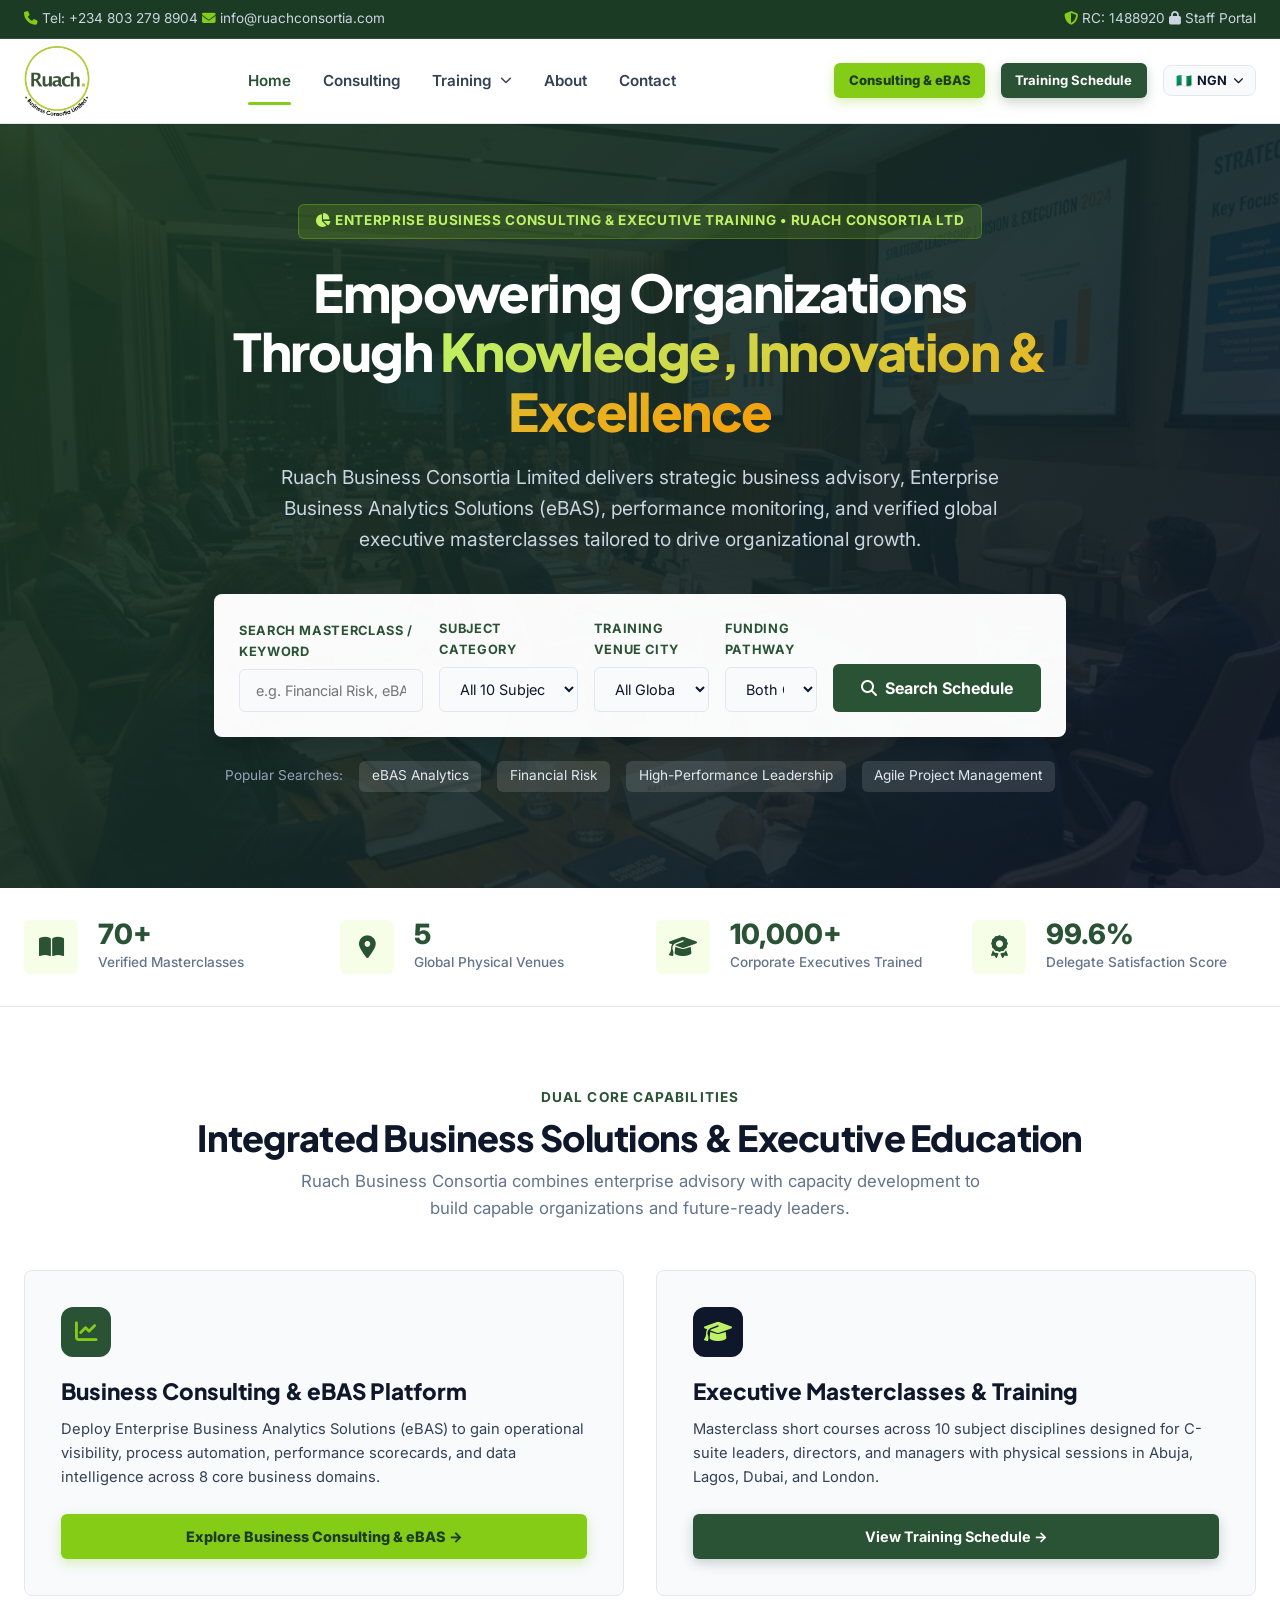
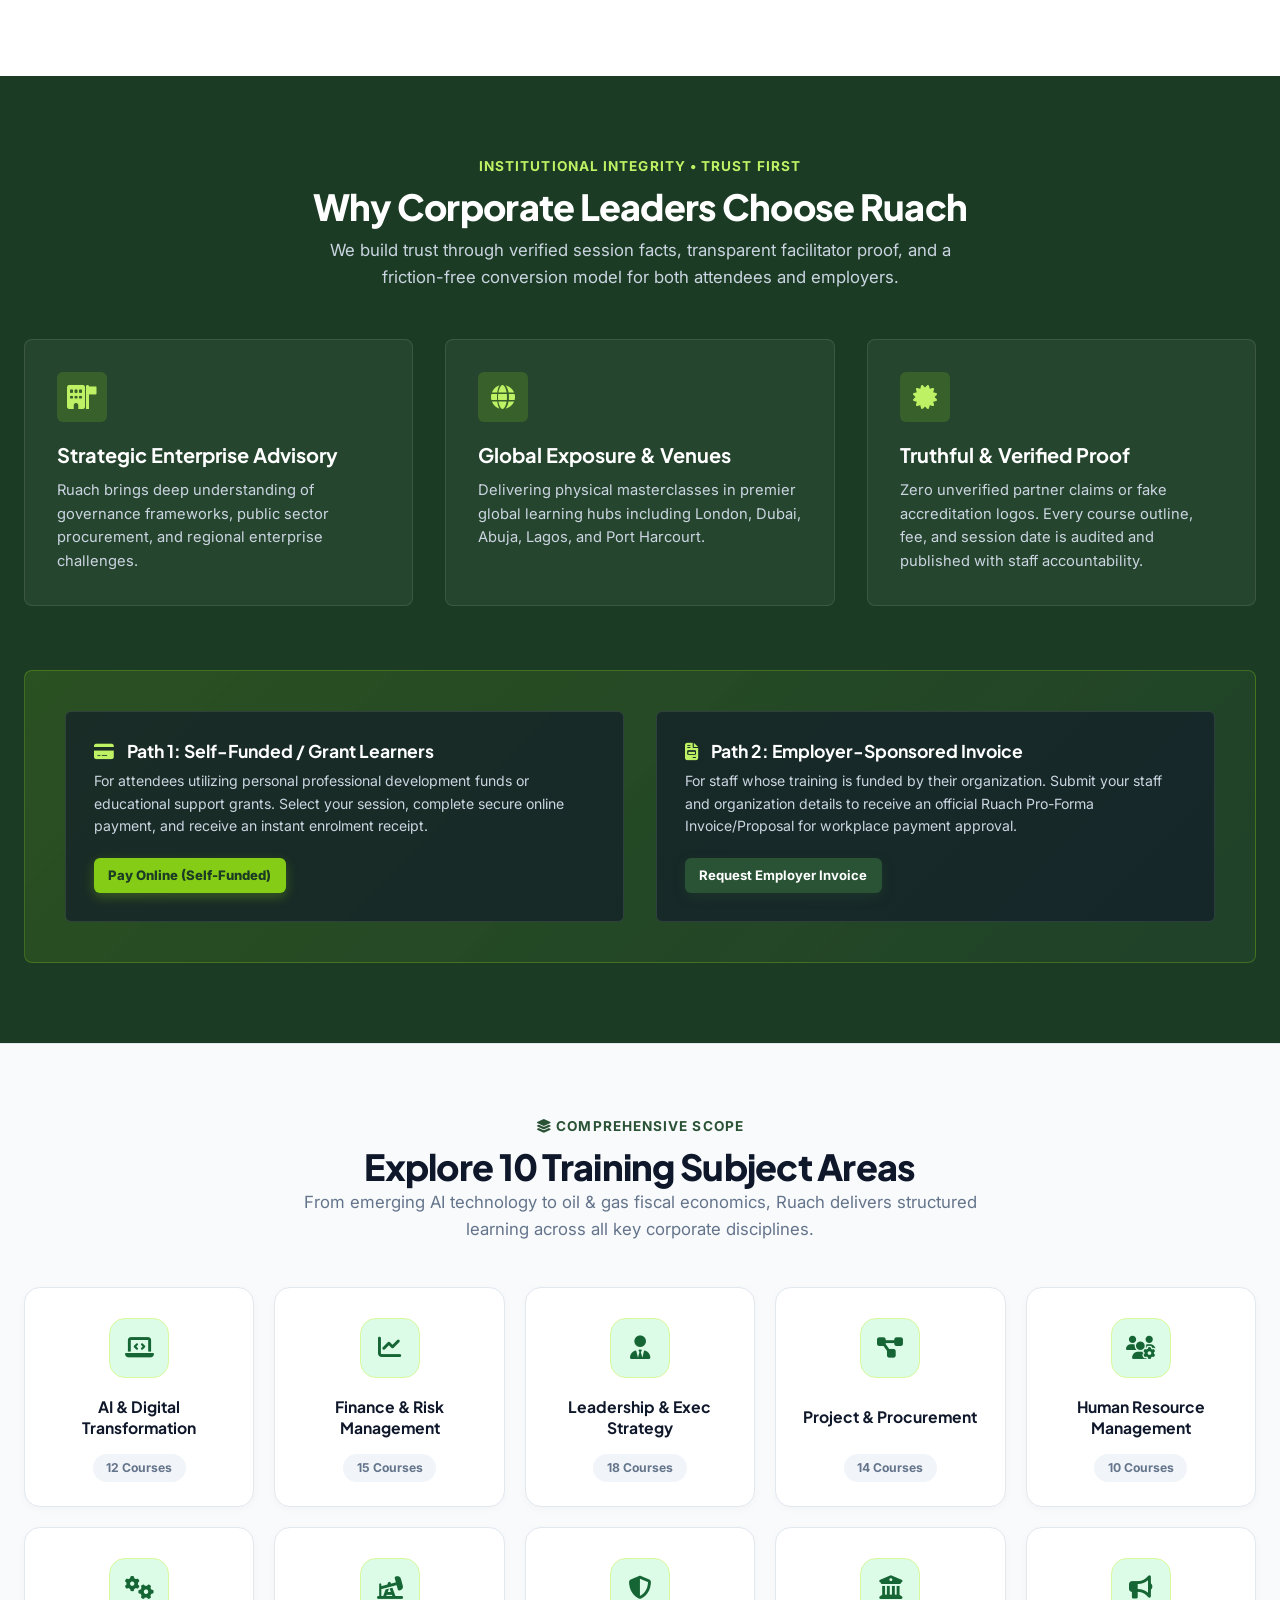
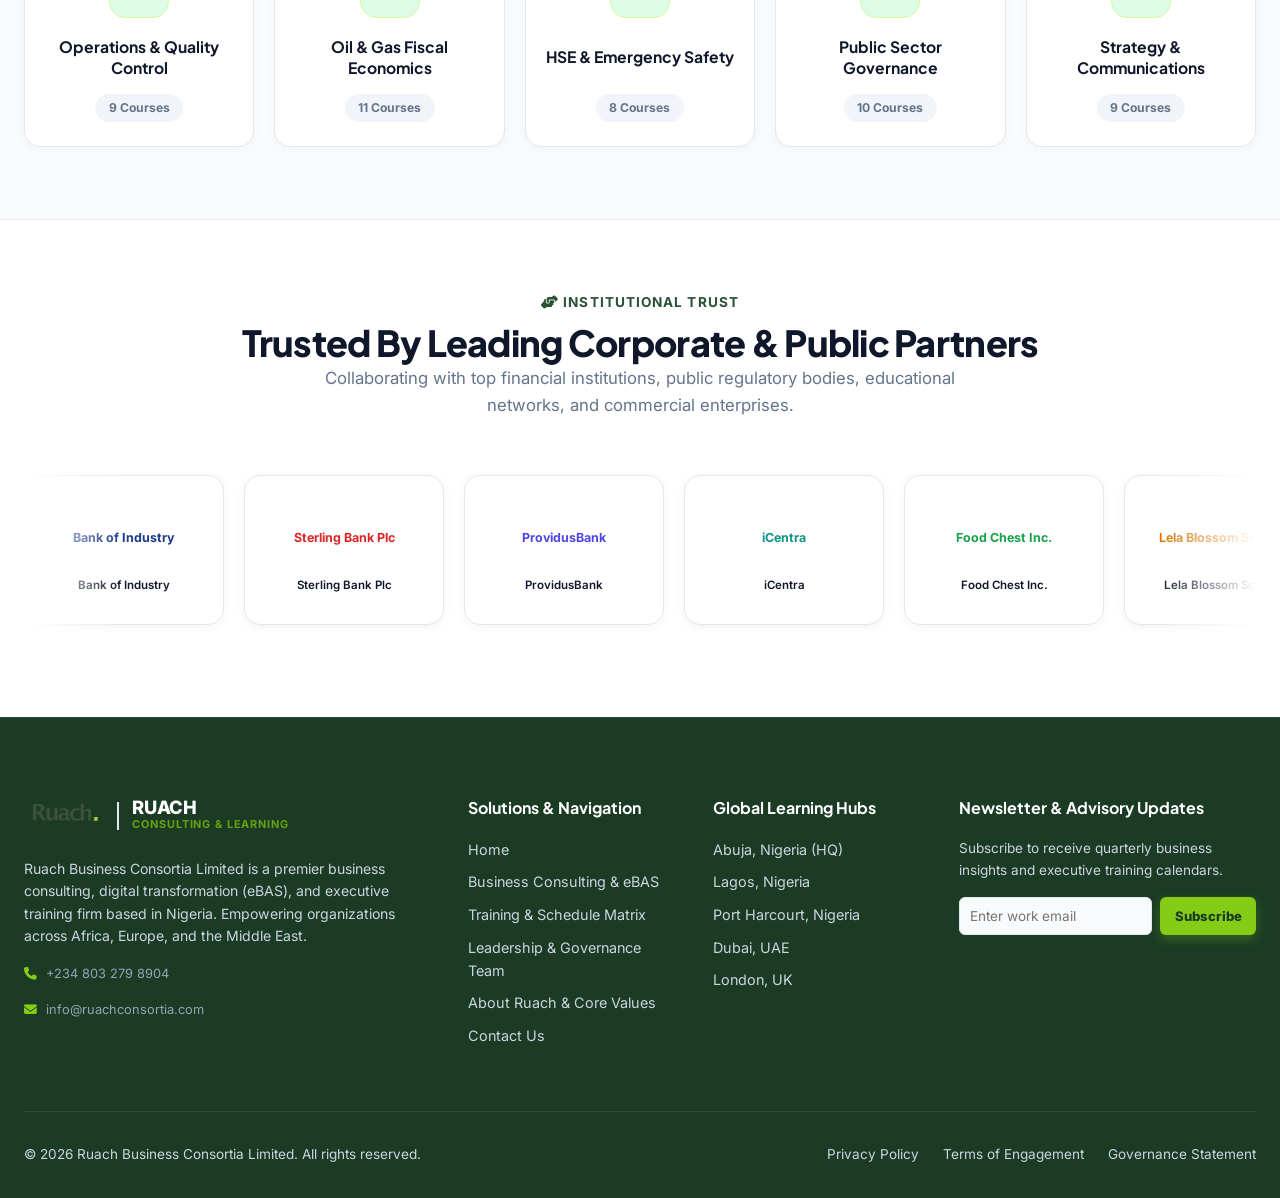
==== commit 3db3ad29: "Add currency switcher dropdown (NGN, USD, GBP) to top nav bar across all pages with live price forma" ====
--- a/index.html
+++ b/index.html
@@ -59,6 +59,27 @@
       <div class="nav-actions">
         <a href="consulting.html" class="btn btn-lime btn-sm">Consulting &amp; eBAS</a>
         <a href="trainings.html" class="btn btn-primary btn-sm">Training Schedule</a>
+
+        <!-- Currency Selector Button -->
+        <div class="currency-selector" id="currencySelector">
+          <button type="button" class="currency-btn" id="currencyBtn" onclick="toggleCurrencyDropdown(event)" title="Select Display Currency">
+            <span id="currBtnFlag">🇳🇬</span>
+            <span id="currBtnCode">NGN</span>
+            <i class="fa-solid fa-chevron-down" style="font-size: 0.65rem;"></i>
+          </button>
+          <div class="currency-dropdown" id="currencyDropdown">
+            <button type="button" class="currency-opt" id="currOpt-NGN" onclick="setActiveCurrency('NGN')">
+              <span>🇳🇬</span> <strong>NGN</strong> <span class="curr-desc">(₦)</span>
+            </button>
+            <button type="button" class="currency-opt" id="currOpt-USD" onclick="setActiveCurrency('USD')">
+              <span>🇺🇸</span> <strong>USD</strong> <span class="curr-desc">($)</span>
+            </button>
+            <button type="button" class="currency-opt" id="currOpt-GBP" onclick="setActiveCurrency('GBP')">
+              <span>🇬🇧</span> <strong>GBP</strong> <span class="curr-desc">(£)</span>
+            </button>
+          </div>
+        </div>
+
         <button class="mobile-nav-toggle" id="mobileNavToggle"><i class="fa-solid fa-bars"></i></button>
       </div>
     </div>
@@ -902,13 +923,19 @@
        ========================================================================== -->
   <div id="view-admin" class="admin-section" style="display: none;">
     <div class="container">
-      <div class="admin-header">
+      <div class="admin-header" id="adminPortalHeader" style="display: flex; justify-content: space-between; align-items: center; flex-wrap: wrap; gap: 1rem;">
         <div>
-          <h2 style="font-size: 1.75rem; color: var(--bg-white);">Ruach Operations Staff Portal</h2>
-          <p style="color: #94A3B8; font-size: 0.9rem;">Review employer invoice requests, track self-funded enrolments, and audit active sessions.</p>
-        </div>
-        <a href="#home" class="btn btn-outline-green"
-          style="color: var(--bg-white); border-color: rgba(255,255,255,0.2);">Return to Public Site</a>
+          <h2 style="font-size: 1.75rem; color: var(--bg-white); margin-bottom: 0.25rem;">Ruach Operations Staff Portal</h2>
+          <div id="adminUserBadge" style="color: #94A3B8; font-size: 0.9rem; display: flex; align-items: center;"></div>
+        </div>
+        <div style="display: flex; gap: 0.75rem; align-items: center;">
+          <button onclick="staffLogout()" class="btn btn-sm" style="background: rgba(239, 68, 68, 0.15); color: #F87171; border: 1px solid rgba(239, 68, 68, 0.3);">
+            <i class="fa-solid fa-right-from-bracket" style="margin-right: 0.4rem;"></i>Sign Out
+          </button>
+          <a href="#home" class="btn btn-outline-green btn-sm" style="color: var(--bg-white); border-color: rgba(255,255,255,0.2);">
+            <i class="fa-solid fa-globe" style="margin-right: 0.4rem;"></i>Public Site
+          </a>
+        </div>
       </div>
 
       <div id="adminDashboardContent">
--- a/css/style.css
+++ b/css/style.css
@@ -2441,3 +2441,328 @@
   line-height: 1.3;
 }
 
+/* ── STAFF PORTAL AUTH & CMS STYLES ────────────────────────────────────────── */
+
+/* Login Gate */
+.admin-login-gate {
+  display: flex;
+  justify-content: center;
+  align-items: center;
+  padding: 3rem 1rem;
+}
+
+.admin-login-card {
+  background: #1E293B;
+  border: 1px solid rgba(255, 255, 255, 0.1);
+  border-radius: 20px;
+  padding: 2.5rem 2rem;
+  width: 100%;
+  max-width: 440px;
+  box-shadow: 0 20px 40px rgba(0, 0, 0, 0.4);
+}
+
+.admin-login-logo {
+  text-align: center;
+  margin-bottom: 1.75rem;
+}
+
+.admin-login-error {
+  background: rgba(239, 68, 68, 0.15);
+  color: #F87171;
+  border: 1px solid rgba(239, 68, 68, 0.3);
+  border-radius: 8px;
+  padding: 0.75rem 1rem;
+  font-size: 0.85rem;
+  margin-bottom: 1.25rem;
+  text-align: center;
+}
+
+.admin-form-group {
+  margin-bottom: 1.25rem;
+}
+
+.admin-form-label {
+  display: block;
+  font-size: 0.82rem;
+  font-weight: 600;
+  color: #CBD5E1;
+  margin-bottom: 0.4rem;
+}
+
+.admin-form-input {
+  width: 100%;
+  padding: 0.75rem 1rem;
+  background: #0F172A;
+  border: 1px solid #334155;
+  border-radius: 10px;
+  color: #F8FAFC;
+  font-size: 0.95rem;
+  box-sizing: border-box;
+  transition: border-color 0.2s ease;
+}
+
+.admin-form-input:focus {
+  outline: none;
+  border-color: #84CC16;
+  box-shadow: 0 0 0 3px rgba(132, 204, 22, 0.15);
+}
+
+.admin-pwd-toggle {
+  position: absolute;
+  right: 12px;
+  top: 50%;
+  transform: translateY(-50%);
+  background: none;
+  border: none;
+  color: #64748B;
+  cursor: pointer;
+  padding: 4px;
+}
+
+.admin-pwd-toggle:hover {
+  color: #94A3B8;
+}
+
+/* Dashboard Tabs */
+.admin-tabs {
+  display: flex;
+  gap: 0.5rem;
+  border-bottom: 1px solid rgba(255, 255, 255, 0.1);
+  margin-bottom: 1.75rem;
+  overflow-x: auto;
+}
+
+.admin-tab-btn {
+  background: none;
+  border: none;
+  border-bottom: 2px solid transparent;
+  color: #94A3B8;
+  padding: 0.75rem 1.25rem;
+  font-size: 0.9rem;
+  font-weight: 600;
+  cursor: pointer;
+  display: flex;
+  align-items: center;
+  gap: 0.5rem;
+  transition: all 0.2s ease;
+  white-space: nowrap;
+}
+
+.admin-tab-btn:hover {
+  color: #F8FAFC;
+}
+
+.admin-tab-btn.active {
+  color: #84CC16;
+  border-bottom-color: #84CC16;
+}
+
+.admin-tab-panel {
+  display: none;
+}
+
+.admin-tab-panel.active {
+  display: block;
+}
+
+/* CMS Table & Controls */
+.cms-table {
+  width: 100%;
+  border-collapse: separate;
+  border-spacing: 0;
+}
+
+.cms-action-btn {
+  width: 28px;
+  height: 28px;
+  border-radius: 6px;
+  border: none;
+  display: inline-flex;
+  align-items: center;
+  justify-content: center;
+  cursor: pointer;
+  font-size: 0.75rem;
+  transition: opacity 0.2s ease;
+}
+
+.cms-action-btn:hover {
+  opacity: 0.8;
+}
+
+.cms-edit-btn { background: rgba(59, 130, 246, 0.2); color: #60A5FA; border: 1px solid rgba(59, 130, 246, 0.3); }
+.cms-add-btn  { background: rgba(132, 204, 22, 0.2); color: #BEF264; border: 1px solid rgba(132, 204, 22, 0.3); }
+.cms-del-btn  { background: rgba(239, 68, 68, 0.2); color: #F87171; border: 1px solid rgba(239, 68, 68, 0.3); }
+
+/* CMS Modals */
+.cms-modal-overlay {
+  position: fixed;
+  top: 0;
+  left: 0;
+  width: 100vw;
+  height: 100vh;
+  background: rgba(0, 0, 0, 0.75);
+  backdrop-filter: blur(4px);
+  z-index: 9999;
+  display: flex;
+  align-items: center;
+  justify-content: center;
+  padding: 1rem;
+  box-sizing: border-box;
+}
+
+.cms-modal-box {
+  background: #1E293B;
+  border: 1px solid rgba(255, 255, 255, 0.12);
+  border-radius: 16px;
+  width: 100%;
+  max-width: 680px;
+  max-height: 90vh;
+  display: flex;
+  flex-direction: column;
+  box-shadow: 0 25px 50px rgba(0, 0, 0, 0.5);
+  overflow: hidden;
+}
+
+.cms-modal-header {
+  padding: 1.25rem 1.5rem;
+  border-bottom: 1px solid rgba(255, 255, 255, 0.08);
+  display: flex;
+  justify-content: space-between;
+  align-items: center;
+}
+
+.cms-modal-body {
+  padding: 1.5rem;
+  overflow-y: auto;
+  flex: 1;
+}
+
+.cms-modal-footer {
+  padding: 1rem 1.5rem;
+  border-top: 1px solid rgba(255, 255, 255, 0.08);
+  display: flex;
+  justify-content: flex-end;
+  gap: 0.75rem;
+  background: #0F172A;
+}
+
+.cms-form-grid {
+  display: grid;
+  grid-template-columns: repeat(2, 1fr);
+  gap: 1rem;
+}
+
+.cms-form-group {
+  display: flex;
+  flex-direction: column;
+}
+
+.cms-label {
+  font-size: 0.8rem;
+  font-weight: 600;
+  color: #CBD5E1;
+  margin-bottom: 0.35rem;
+}
+
+.cms-input {
+  background: #0F172A;
+  border: 1px solid #334155;
+  border-radius: 8px;
+  padding: 0.65rem 0.85rem;
+  color: #F8FAFC;
+  font-size: 0.88rem;
+  font-family: inherit;
+  box-sizing: border-box;
+}
+
+.cms-input:focus {
+  outline: none;
+  border-color: #84CC16;
+}
+
+select.cms-input option {
+  background: #0F172A;
+  color: #F8FAFC;
+}
+
+/* ── CURRENCY SELECTOR BUTTON & DROPDOWN ───────────────────────────────────── */
+.currency-selector {
+  position: relative;
+  display: inline-block;
+}
+
+.currency-btn {
+  display: inline-flex;
+  align-items: center;
+  gap: 0.35rem;
+  background: var(--bg-slate, #F1F5F9);
+  border: 1px solid var(--border-light, #E2E8F0);
+  color: var(--primary-navy, #0F172A);
+  font-weight: 700;
+  font-size: 0.8rem;
+  padding: 0.45rem 0.75rem;
+  border-radius: 8px;
+  cursor: pointer;
+  transition: all 0.2s ease;
+  white-space: nowrap;
+}
+
+.currency-btn:hover {
+  background: #FFFFFF;
+  border-color: var(--primary-green, #84CC16);
+  color: var(--primary-green-dark, #15803D);
+  box-shadow: 0 2px 8px rgba(15, 23, 42, 0.08);
+}
+
+.currency-dropdown {
+  position: absolute;
+  right: 0;
+  top: calc(100% + 6px);
+  background: #FFFFFF;
+  border: 1px solid var(--border-light, #E2E8F0);
+  border-radius: 10px;
+  box-shadow: 0 10px 30px rgba(15, 23, 42, 0.15);
+  padding: 0.35rem;
+  width: 145px;
+  display: none;
+  flex-direction: column;
+  gap: 2px;
+  z-index: 2000;
+}
+
+.currency-dropdown.active {
+  display: flex;
+}
+
+.currency-opt {
+  display: flex;
+  align-items: center;
+  gap: 0.45rem;
+  background: none;
+  border: none;
+  padding: 0.5rem 0.65rem;
+  border-radius: 6px;
+  color: var(--primary-navy, #0F172A);
+  font-size: 0.8rem;
+  font-weight: 600;
+  cursor: pointer;
+  text-align: left;
+  transition: background 0.15s ease, color 0.15s ease;
+  width: 100%;
+  box-sizing: border-box;
+}
+
+.currency-opt:hover, .currency-opt.active {
+  background: rgba(132, 204, 22, 0.15);
+  color: var(--primary-navy, #0F172A);
+}
+
+.currency-opt .curr-desc {
+  font-size: 0.75rem;
+  color: var(--text-muted, #64748B);
+  margin-left: auto;
+  font-weight: 500;
+}
+
+
+
